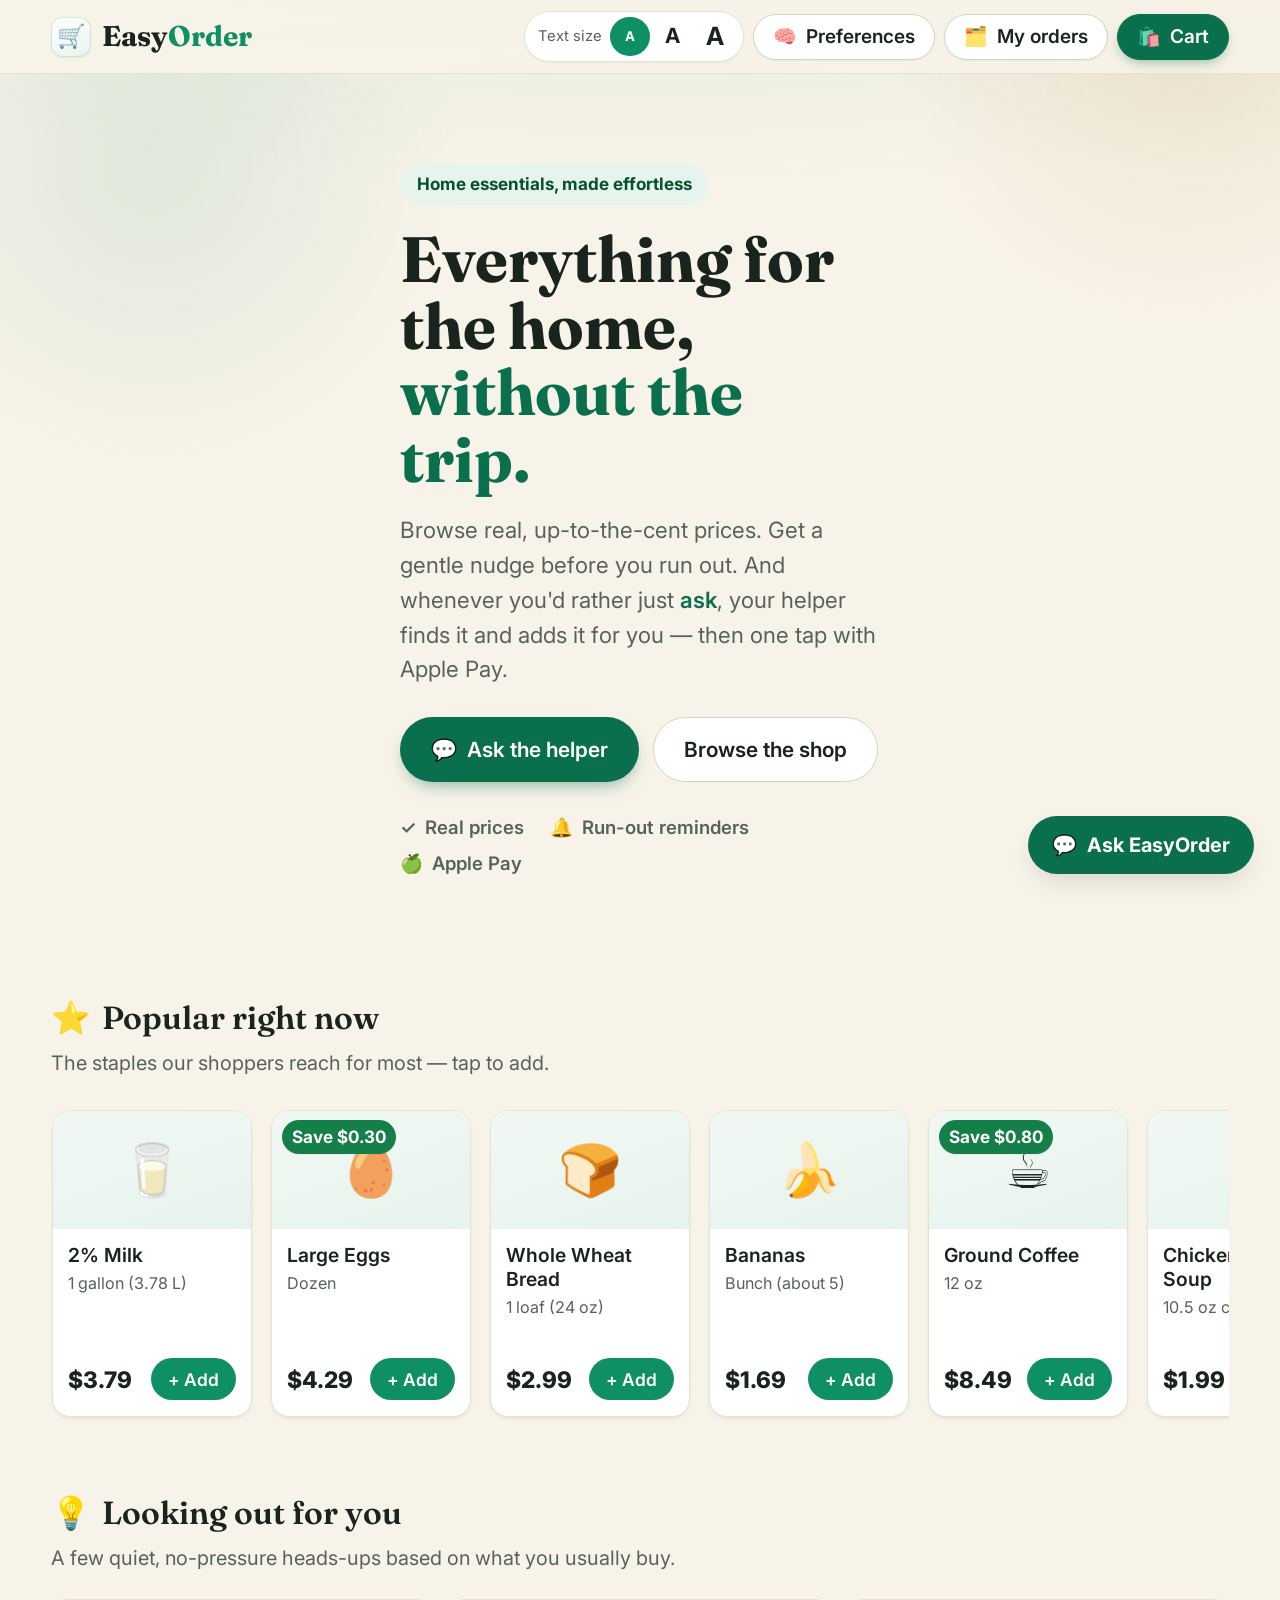
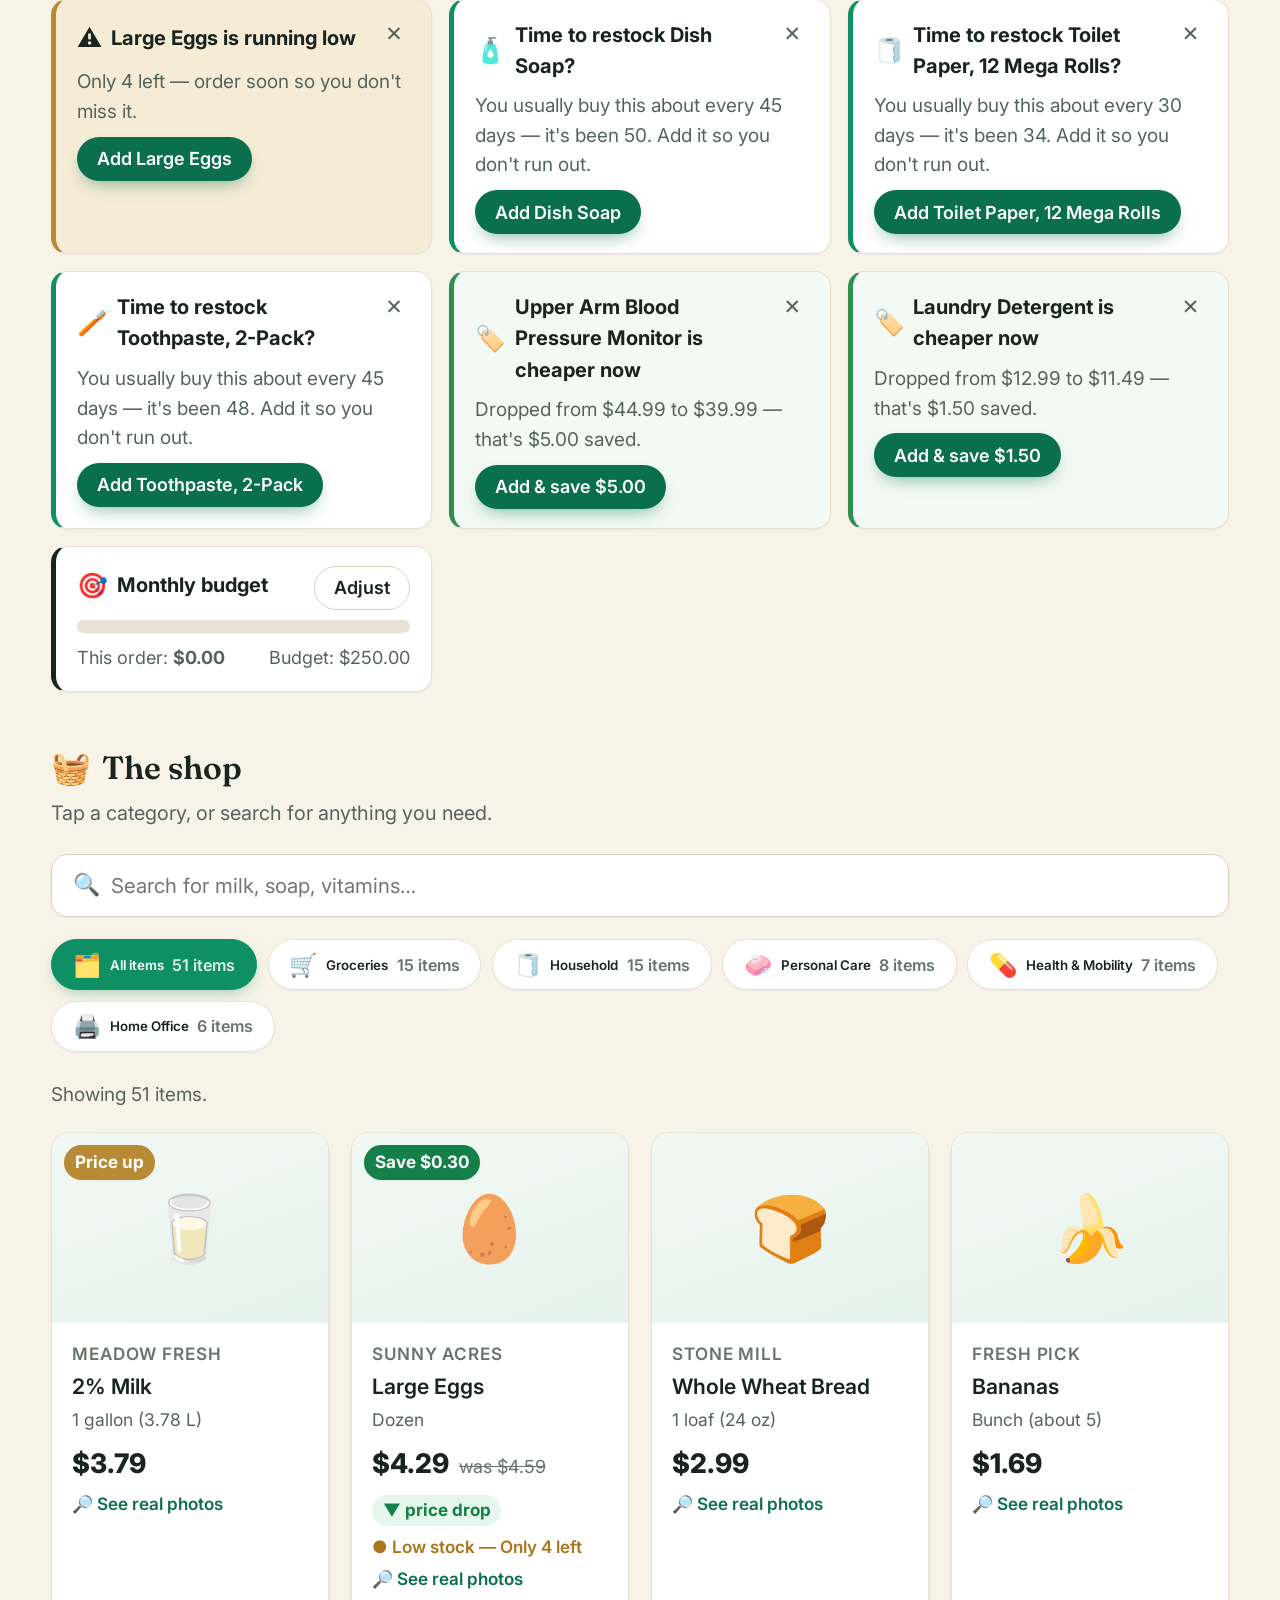
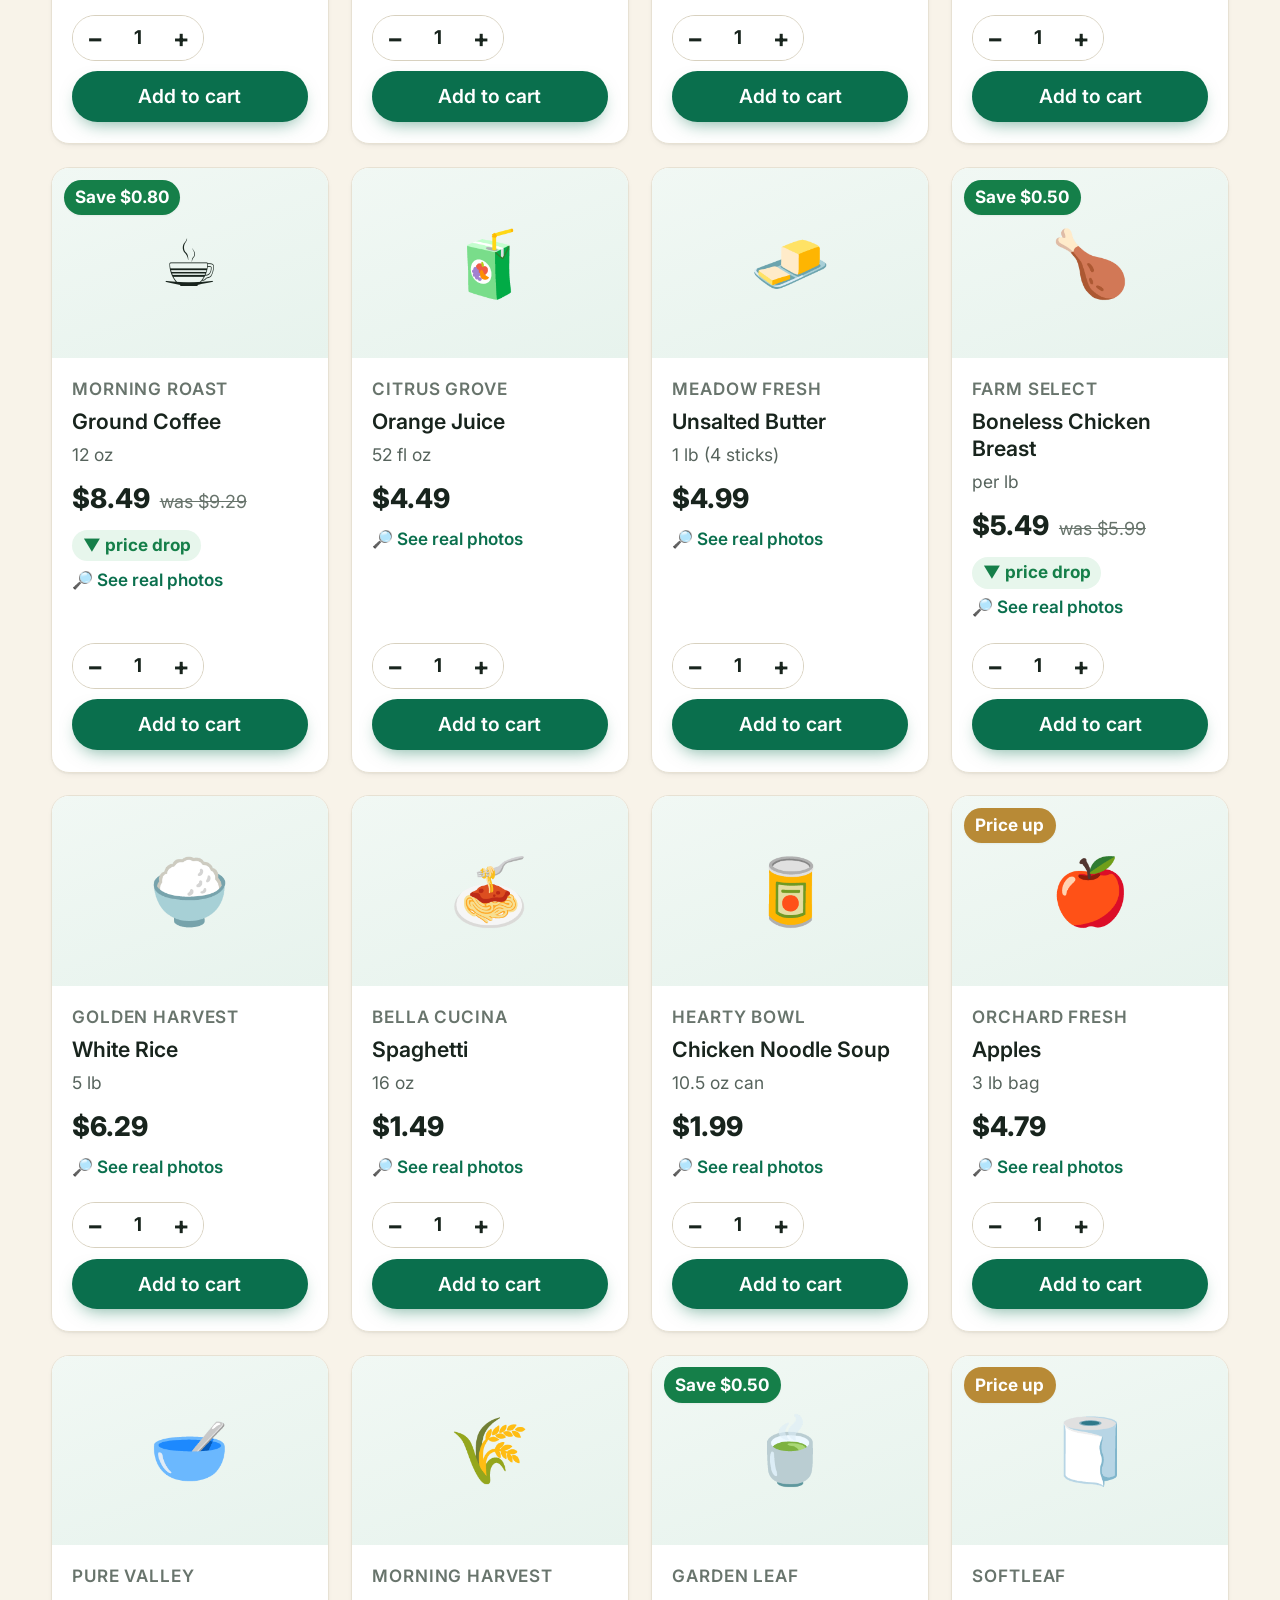
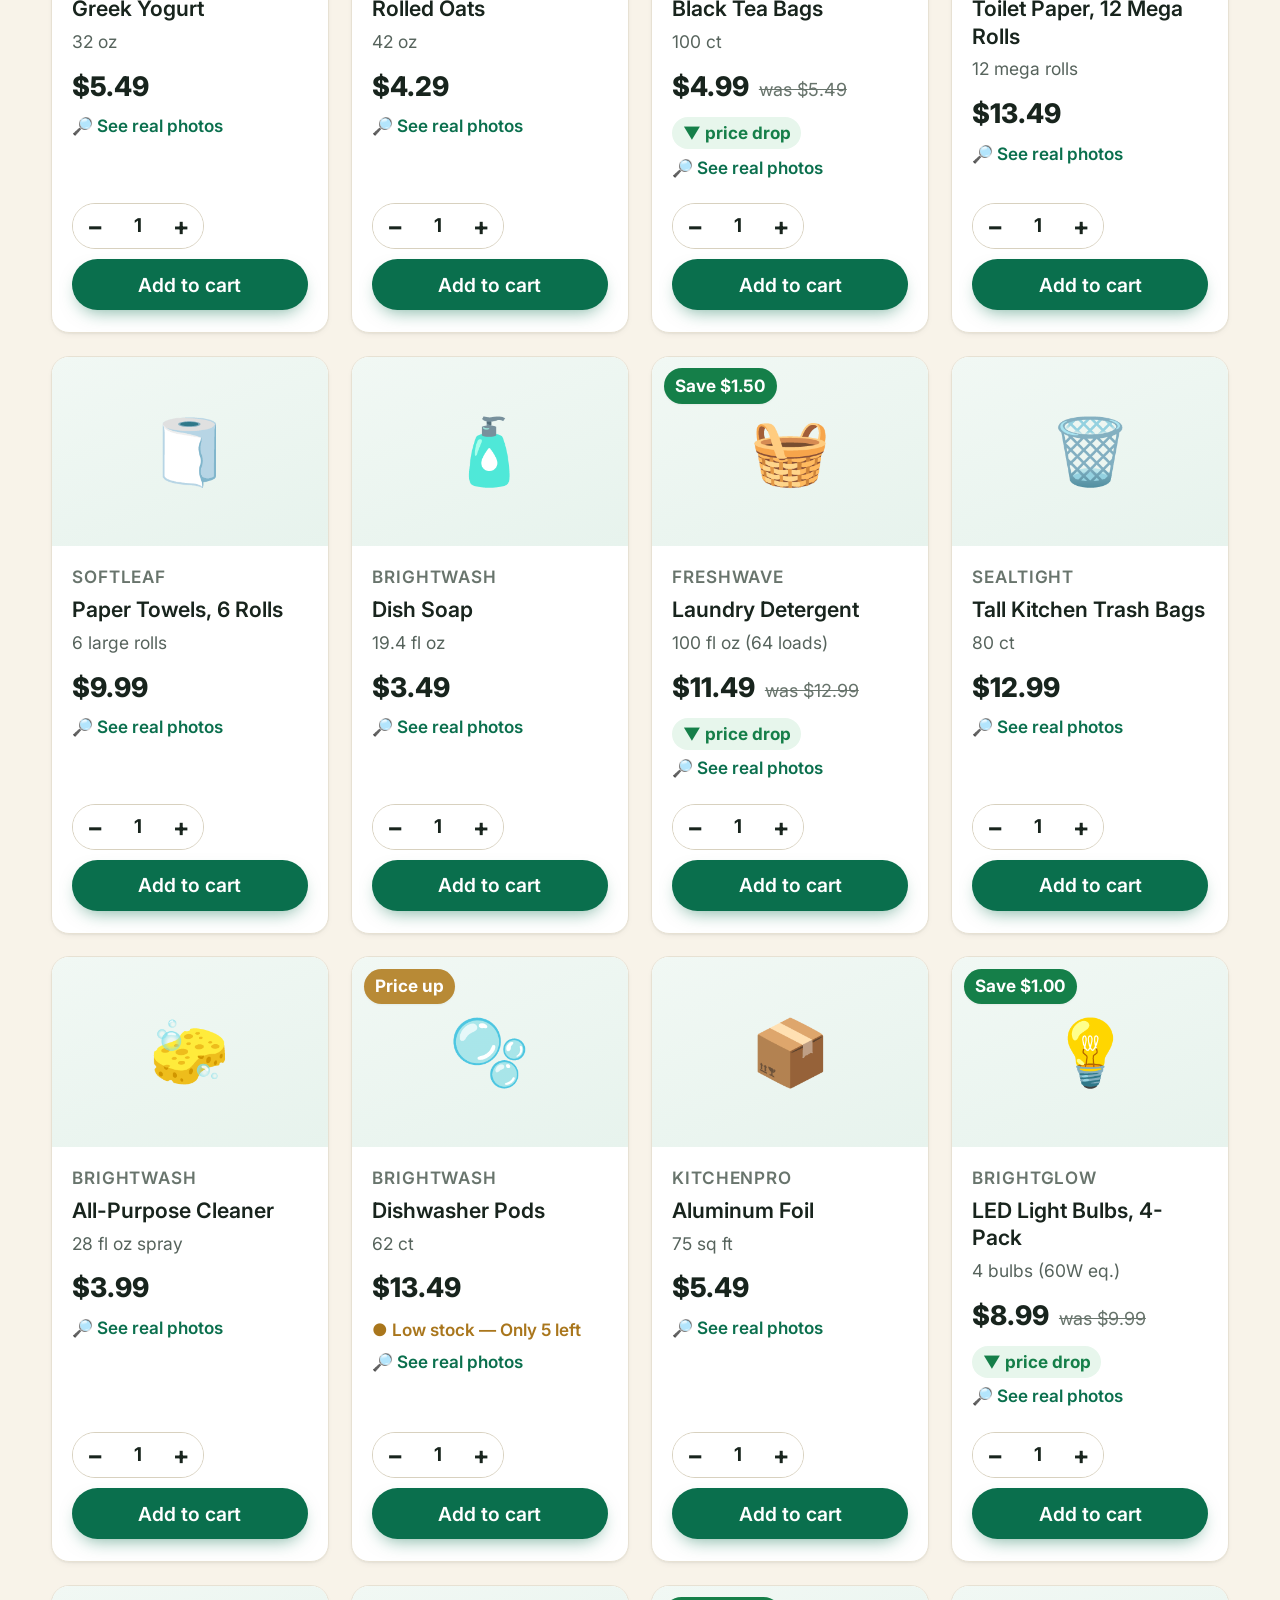
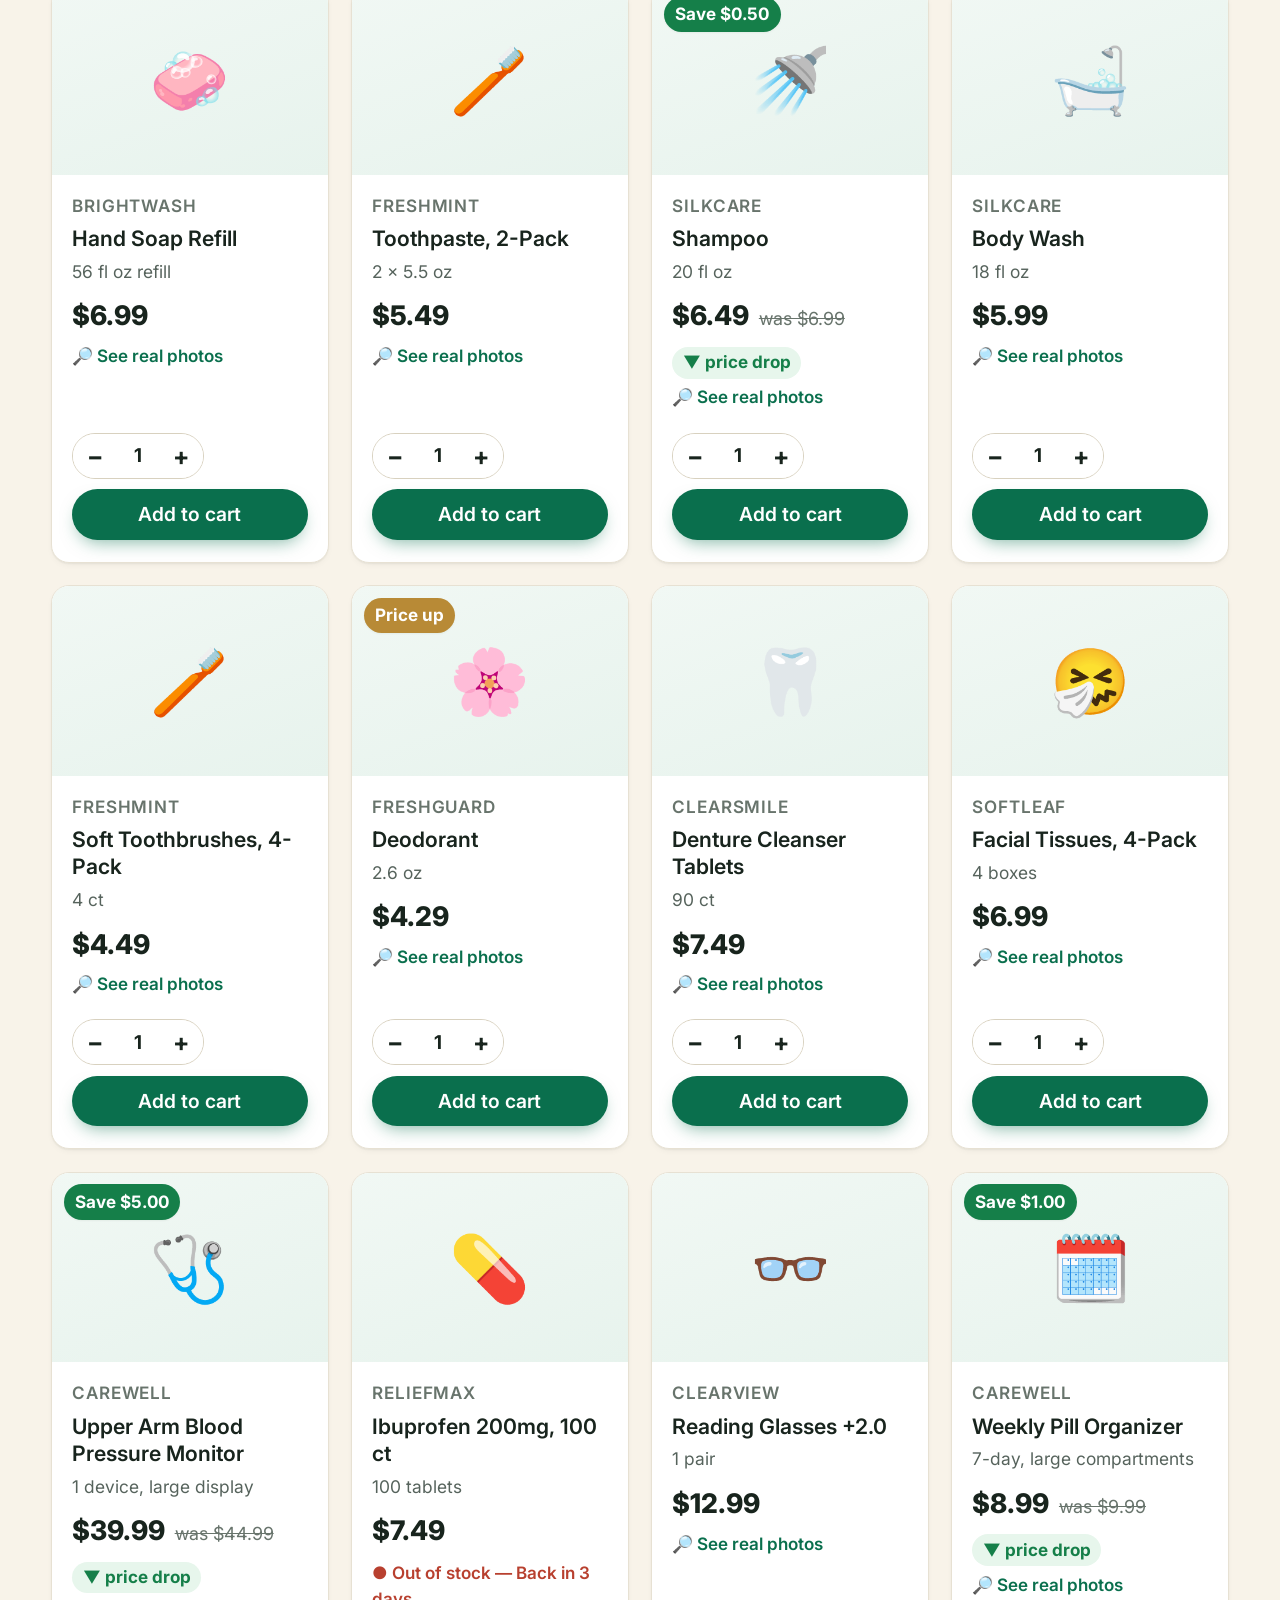
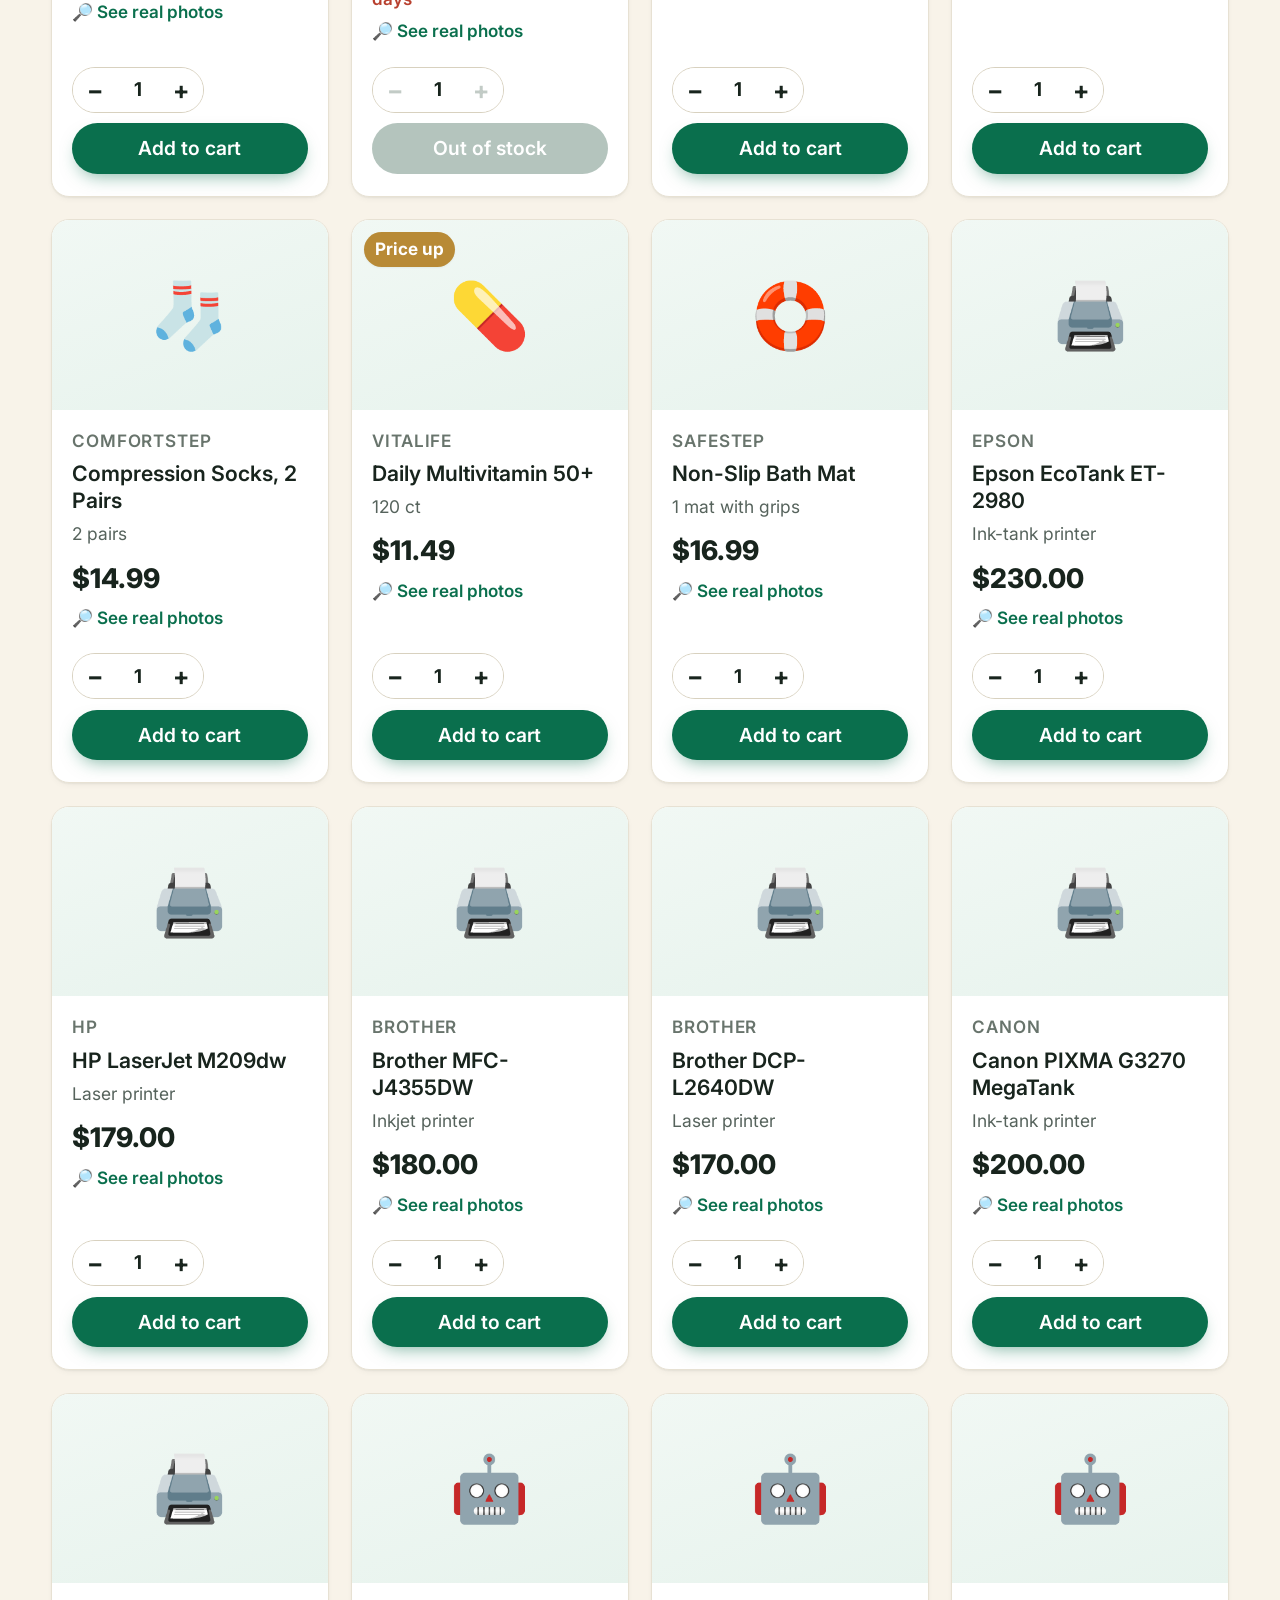
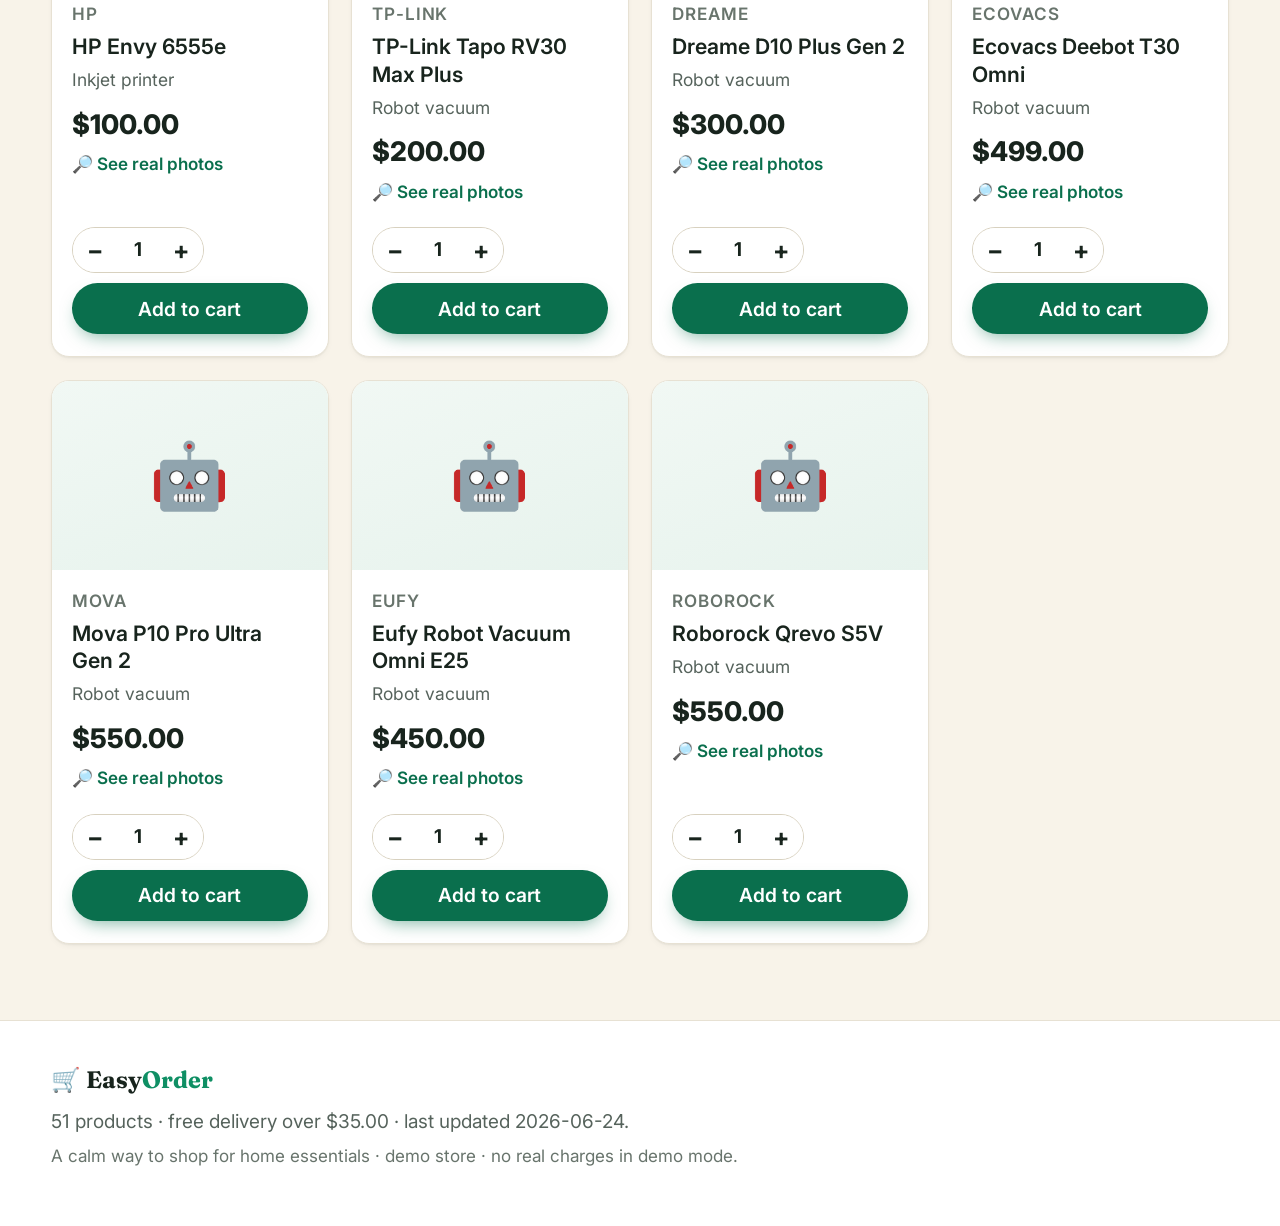
==== index.html @ c29e0aee "Friendlier confidence label (keeps the honest %) + labeled fit bar - Confidence badge now reads 'Str" ====
<!DOCTYPE html>
<html lang="en">
<head>
  <meta charset="UTF-8" />
  <meta name="viewport" content="width=device-width, initial-scale=1.0" />
  <title>EasyOrder — home essentials, delivered easy</title>
  <meta name="description" content="A calm, simple shop for home essentials. Browse real prices, get gentle reminders before you run out, ask the helper anything, and pay in one tap with Apple Pay." />
  <meta name="theme-color" content="#10996f" />
  <link rel="icon" href="data:image/svg+xml,<svg xmlns='http://www.w3.org/2000/svg' viewBox='0 0 24 24'><circle cx='12' cy='12' r='11' fill='%2310996f'/><path fill='%23fff' d='M7 17.5c-.8 0-1.5.7-1.5 1.5S6.2 20.5 7 20.5 8.5 19.8 8.5 19 7.8 17.5 7 17.5zm8 0c-.8 0-1.5.7-1.5 1.5s.7 1.5 1.5 1.5 1.5-.7 1.5-1.5-.7-1.5-1.5-1.5zM6 5l1.2 2.5h7.2c.5 0 1-.3 1.2-.8l1.6-3.3H6.4L5.8 2H3.5v1.5h1.4z'/></svg>" type="image/svg+xml" />
  <meta property="og:title" content="EasyOrder — home essentials, delivered easy" />
  <meta property="og:description" content="Browse real prices, get reminders before you run out, ask the helper anything, and pay in one tap." />
  <meta property="og:type" content="website" />
  <link rel="preconnect" href="https://fonts.googleapis.com" />
  <link rel="preconnect" href="https://fonts.gstatic.com" crossorigin />
  <link href="https://fonts.googleapis.com/css2?family=Fraunces:opsz,wght@9..144,500;9..144,600;9..144,700&family=Inter:wght@400;500;600;700&display=swap" rel="stylesheet" />
  <link rel="stylesheet" href="store.css?v=5" />
</head>
<body>
  <a class="skip-link" href="#shop">Skip to the shop</a>
  <div id="live" class="sr-only" aria-live="polite" aria-atomic="true"></div>

  <header class="topbar">
    <div class="wrap topbar-inner">
      <a class="brand" href="#top" aria-label="EasyOrder home">
        <span class="brand-dot" aria-hidden="true">🛒</span>
        <span class="brand-name">Easy<span>Order</span></span>
      </a>
      <div class="topbar-tools">
        <div class="textsize" role="group" aria-label="Text size">
          <span class="textsize-label" aria-hidden="true">Text&nbsp;size</span>
          <button class="ts-btn" data-size="base" aria-pressed="true" title="Normal text">A</button>
          <button class="ts-btn ts-mid" data-size="large" aria-pressed="false" title="Larger text">A</button>
          <button class="ts-btn ts-big" data-size="xlarge" aria-pressed="false" title="Largest text">A</button>
        </div>
        <button class="pill-btn ghost-pill" id="prefsOpen" aria-label="Things I remember about you">
          <span aria-hidden="true">🧠</span> <span class="pill-text">Preferences</span>
        </button>
        <button class="pill-btn ghost-pill" id="ordersOpen" aria-label="Your purchases and warranties">
          <span aria-hidden="true">🗂️</span> <span class="pill-text">My orders</span>
        </button>
        <button class="pill-btn cart-pill" id="cartOpen" aria-haspopup="dialog" aria-label="Open your cart">
          <span aria-hidden="true">🛍️</span> <span class="pill-text">Cart</span>
          <span class="cart-count" id="cartCount" aria-hidden="true">0</span>
        </button>
      </div>
    </div>
  </header>

  <main id="top">
    <!-- Hero -->
    <section class="hero">
      <div class="hero-bg" aria-hidden="true"></div>
      <div class="wrap hero-inner">
        <p class="hero-eyebrow">Home essentials, made effortless</p>
        <h1 class="hero-title">Everything for the home,<br><span>without the trip.</span></h1>
        <p class="hero-sub">Browse real, up-to-the-cent prices. Get a gentle nudge before you run out. And whenever you'd rather just <em>ask</em>, your helper finds it and adds it for you — then one tap with Apple&nbsp;Pay.</p>
        <div class="hero-actions">
          <button class="btn btn-primary btn-lg" id="conciergeOpen">
            <span aria-hidden="true">💬</span> Ask the helper
          </button>
          <a class="btn btn-ghost btn-lg" href="#shop">Browse the shop</a>
        </div>
        <ul class="hero-trust">
          <li><span aria-hidden="true">✓</span> Real prices</li>
          <li><span aria-hidden="true">🔔</span> Run-out reminders</li>
          <li><span aria-hidden="true">🍏</span> Apple&nbsp;Pay</li>
        </ul>
      </div>
    </section>

    <div class="wrap">
      <!-- Popular / featured -->
      <section class="featured" id="featured" aria-label="Popular items" hidden>
        <div class="section-head">
          <h2><span aria-hidden="true">⭐</span> Popular right now</h2>
          <p>The staples our shoppers reach for most — tap to add.</p>
        </div>
        <div class="featured-row" id="featuredRow"></div>
      </section>

      <!-- Looking out for you -->
      <section class="proactive" id="proactive" aria-label="Helpful reminders" hidden>
        <div class="section-head">
          <h2><span aria-hidden="true">💡</span> Looking out for you</h2>
          <p>A few quiet, no-pressure heads-ups based on what you usually buy.</p>
        </div>
        <div class="proactive-cards" id="proactiveCards"></div>
      </section>

      <!-- The shop -->
      <section class="shop" id="shop" aria-label="Shop">
        <div class="section-head">
          <h2><span aria-hidden="true">🧺</span> The shop</h2>
          <p>Tap a category, or search for anything you need.</p>
        </div>
        <div class="search-wrap">
          <span class="search-ico" aria-hidden="true">🔍</span>
          <label for="searchInput" class="sr-only">Search products</label>
          <input type="search" id="searchInput" class="search-input" placeholder="Search for milk, soap, vitamins…" autocomplete="off" />
        </div>
        <nav class="categories" id="categories" aria-label="Shop by category"></nav>
        <p class="results-note" id="resultsNote" role="status"></p>
        <div class="grid" id="grid"></div>
      </section>
    </div>
  </main>

  <footer class="site-footer">
    <div class="wrap">
      <p class="foot-brand"><span aria-hidden="true">🛒</span> Easy<span>Order</span></p>
      <p class="foot-note" id="footNote"></p>
      <p class="foot-fine">A calm way to shop for home essentials · demo store · no real charges in demo mode.</p>
    </div>
  </footer>

  <!-- ===== AI concierge ===== -->
  <button class="concierge-fab" id="conciergeFab" aria-haspopup="dialog" aria-label="Ask the EasyOrder helper">
    <span aria-hidden="true">💬</span> <span class="fab-text">Ask&nbsp;EasyOrder</span>
  </button>
  <div class="concierge-backdrop" id="conciergeBackdrop" hidden></div>
  <aside class="concierge" id="concierge" role="dialog" aria-modal="true" aria-labelledby="conciergeTitle" hidden>
    <div class="concierge-head">
      <div class="concierge-id">
        <span class="concierge-avatar" aria-hidden="true">🛒</span>
        <div><strong id="conciergeTitle">EasyOrder Helper</strong><span class="concierge-status"><i class="dot"></i> here to help</span></div>
      </div>
      <button class="icon-btn" id="conciergeClose" aria-label="Close helper">✕</button>
    </div>
    <div class="chat-scroll" id="chatScroll">
      <section class="welcome" id="welcome">
        <div class="welcome-avatar" aria-hidden="true">👋</div>
        <h2>Hi — how can I help?</h2>
        <p>Tell me what you need in your own words.<br>I'll compare options and explain my pick. You always choose.</p>
      </section>
      <div class="chat-messages" id="chatMessages" aria-live="polite"></div>
    </div>
    <div class="composer">
      <div class="suggest" id="chatSuggestions"></div>
      <form class="composer-bar" id="chatForm" autocomplete="off">
        <label for="chatInput" class="sr-only">Type your message</label>
        <input id="chatInput" type="text" placeholder="Type here, like “I need milk and bread”…" />
        <button class="send" type="submit" aria-label="Send message">
          <svg viewBox="0 0 24 24" width="24" height="24" aria-hidden="true"><path fill="currentColor" d="M12 4l-1.4 1.4L16.2 11H4v2h12.2l-5.6 5.6L12 20l8-8z" transform="rotate(-90 12 12)"/></svg>
        </button>
      </form>
      <p class="composer-note" id="chatNote"></p>
    </div>
  </aside>

  <!-- Cart drawer -->
  <div class="drawer-backdrop" id="drawerBackdrop" hidden></div>
  <aside class="cart-drawer" id="cartDrawer" role="dialog" aria-modal="true" aria-labelledby="cartTitle" hidden>
    <div class="drawer-head">
      <h2 id="cartTitle">Your cart</h2>
      <button class="icon-btn" id="cartClose" aria-label="Close cart">✕</button>
    </div>
    <div class="drawer-body" id="cartBody"></div>
    <div class="drawer-foot" id="cartFoot"></div>
  </aside>

  <!-- Confirmation / receipt modal -->
  <div class="modal-backdrop" id="modal" hidden>
    <div class="modal" role="dialog" aria-modal="true" aria-labelledby="modalTitle">
      <button class="modal-close" id="modalClose" aria-label="Close">✕</button>
      <div id="modalBody"></div>
    </div>
  </div>

  <script src="vendor/confetti.min.js?v=1"></script>
  <script src="app.js?v=12"></script>
  <script src="assistant.js?v=15"></script>
</body>
</html>
---- store.css ----
/* EasyOrder — storefront. The shop is the page; the AI is a concierge you open.
   Warm, premium, calm, elder-friendly (large type, strong contrast, big targets). */

:root {
  --accent: #0f8f64;
  --accent-dark: #0a6f4d;
  --accent-deep: #07512f;
  --accent-soft: #e7f3ed;
  --accent-tint: #f1f8f4;
  --gold: #b88a36;
  --gold-soft: #f6ecd6;
  --ink: #18241d;
  --ink-soft: #56635c;
  --ink-faint: #68746c;
  --paper: #f8f3e9;          /* warm cream */
  --paper-2: #f1ebdd;
  --surface: #ffffff;
  --surface-2: #f5f1e8;
  --line: #e7e1d3;
  --line-strong: #d8d1bf;
  --warn: #a9761c;
  --warn-soft: #fbf2e0;
  --danger: #b8402f;
  --shadow-xs: 0 1px 2px rgba(24, 36, 29, .05);
  --shadow-sm: 0 1px 2px rgba(24, 36, 29, .05), 0 3px 10px -5px rgba(24, 36, 29, .12);
  --shadow: 0 3px 8px -3px rgba(24, 36, 29, .08), 0 16px 34px -14px rgba(16, 50, 34, .18);
  --shadow-lg: 0 12px 28px -8px rgba(24, 36, 29, .16), 0 40px 70px -30px rgba(10, 50, 32, .4);
  --ring: 0 0 0 4px rgba(15, 143, 100, .2);
  --r-sm: 12px; --r: 16px; --r-lg: 18px; --r-xl: 18px;
  --scale: 1;
  font-size: calc(19px * var(--scale));
}
html[data-size="large"]  { --scale: 1.15; }
html[data-size="xlarge"] { --scale: 1.32; }

* { box-sizing: border-box; }
[hidden] { display: none !important; }
body {
  margin: 0; font-family: "Inter", system-ui, -apple-system, "Segoe UI", Roboto, sans-serif;
  color: var(--ink); background: var(--paper); line-height: 1.55; -webkit-font-smoothing: antialiased;
}
body::before { content: ""; position: fixed; inset: 0; z-index: -1; pointer-events: none;
  background: radial-gradient(120% 50% at 50% -8%, rgba(15,143,100,.08), transparent 60%),
              radial-gradient(60% 40% at 100% 0, rgba(184,138,54,.06), transparent 55%); }
::selection { background: rgba(15,143,100,.18); }
h1, h2, h3 { font-family: "Fraunces", Georgia, serif; font-weight: 600; letter-spacing: 0; margin: 0; }
a { color: var(--accent-dark); }
button { font-family: inherit; }
:focus-visible { outline: none; box-shadow: var(--ring); border-radius: 10px; }
img { max-width: 100%; }

.wrap { width: min(1180px, 92vw); margin: 0 auto; }
.sr-only { position: absolute; width: 1px; height: 1px; padding: 0; margin: -1px; overflow: hidden; clip: rect(0 0 0 0); white-space: nowrap; border: 0; }
.skip-link { position: absolute; left: -999px; top: 0; z-index: 300; background: var(--ink); color: #fff; padding: .7rem 1.1rem; border-radius: 0 0 10px 0; }
.skip-link:focus { left: 0; }

/* ---------- Buttons ---------- */
.btn { font-family: inherit; font-weight: 600; font-size: 1.02rem; cursor: pointer; border-radius: 999px; border: 1.5px solid transparent; min-height: 50px; padding: .65rem 1.3rem; display: inline-flex; align-items: center; justify-content: center; gap: .5rem; transition: background .15s, border-color .15s, transform .1s, box-shadow .15s; text-decoration: none; }
.btn-primary { background: var(--accent-dark); color: #fff; box-shadow: 0 8px 18px -7px rgba(10,111,77,.55); }
.btn-primary:hover { background: var(--accent-dark); transform: translateY(-1px); }
.btn-primary:disabled { background: #b4c4bd; box-shadow: none; cursor: not-allowed; transform: none; }
.btn-ghost { background: var(--surface); color: var(--ink); border-color: var(--line-strong); }
.btn-ghost:hover { border-color: var(--accent); }
.btn-lg { min-height: 58px; font-size: 1.1rem; padding: .8rem 1.6rem; }
.btn-block { width: 100%; }
.btn-small { min-height: 44px; font-size: .95rem; padding: .45rem 1rem; }

/* ---------- Topbar ---------- */
.topbar { position: sticky; top: 0; z-index: 60; background: rgba(248,243,233,.82); backdrop-filter: saturate(1.4) blur(14px); -webkit-backdrop-filter: saturate(1.4) blur(14px); border-bottom: 1px solid var(--line); }
.topbar-inner { display: flex; align-items: center; justify-content: space-between; gap: 1rem; padding: .6rem 0; }
.brand { display: inline-flex; align-items: center; gap: .55rem; text-decoration: none; color: var(--ink); font-weight: 700; font-size: clamp(1.2rem, 1.4vw + .8rem, 1.5rem); font-family: "Fraunces", serif; }
.brand-dot { width: 40px; height: 40px; border-radius: 12px; display: grid; place-items: center; font-size: 1.2rem; background: linear-gradient(150deg, #fff, var(--accent-soft)); box-shadow: inset 0 0 0 1px rgba(15,143,100,.18), var(--shadow-xs); }
.brand-name span { color: var(--accent); }
.topbar-tools { display: flex; align-items: center; gap: .5rem; flex-wrap: wrap; justify-content: flex-end; }
.textsize { display: inline-flex; align-items: center; gap: .15rem; background: var(--surface); border: 1px solid var(--line); border-radius: 999px; padding: .22rem .4rem; box-shadow: var(--shadow-xs); }
.textsize-label { font-size: .78rem; color: var(--ink-soft); margin: 0 .25rem 0 .3rem; white-space: nowrap; }
.ts-btn { min-width: 2.1rem; min-height: 2.1rem; border: 0; background: transparent; cursor: pointer; border-radius: 999px; color: var(--ink); font-weight: 700; line-height: 1; }
.ts-btn.ts-mid { font-size: 1.1rem; } .ts-btn.ts-big { font-size: 1.32rem; }
.ts-btn:hover { background: var(--surface-2); }
.ts-btn[aria-pressed="true"] { background: var(--accent); color: #fff; }
.pill-btn { display: inline-flex; align-items: center; gap: .45rem; background: var(--surface); color: var(--ink); border: 1px solid var(--line-strong); cursor: pointer; font-weight: 600; font-size: 1rem; padding: .55rem 1rem; min-height: 46px; border-radius: 999px; box-shadow: var(--shadow-xs); position: relative; white-space: nowrap; transition: transform .1s, box-shadow .15s; }
.cart-pill { background: var(--accent-dark); color: #fff; border-color: var(--accent-dark); box-shadow: 0 5px 14px -5px rgba(10,111,77,.55); }
.cart-pill:hover { background: var(--accent-dark); transform: translateY(-1px); }
.cart-count { background: #fff; color: var(--accent-dark); font-weight: 800; font-size: .8rem; min-width: 1.45rem; height: 1.45rem; border-radius: 999px; display: inline-flex; align-items: center; justify-content: center; padding: 0 .3rem; }

/* ---------- Hero ---------- */
.hero { position: relative; overflow: hidden; padding: clamp(2.5rem, 7vw, 5rem) 0 clamp(2rem, 5vw, 3.5rem); }
.hero-bg { position: absolute; inset: 0; pointer-events: none; background:
  radial-gradient(40% 60% at 12% 10%, rgba(15,143,100,.10), transparent 60%),
  radial-gradient(36% 50% at 92% 0%, rgba(184,138,54,.10), transparent 60%); }
.hero-inner { position: relative; max-width: 40ch; }
.hero-eyebrow { display: inline-block; background: var(--accent-soft); color: var(--accent-deep); font-weight: 700; font-size: .9rem; padding: .4rem .9rem; border-radius: 999px; margin: 0 0 1.1rem; }
.hero-title { font-size: clamp(2.4rem, 5vw, 3.7rem); line-height: 1.04; font-weight: 700; }
.hero-title span { color: var(--accent-dark); }
.hero-sub { font-size: 1.18rem; color: var(--ink-soft); margin: 1.1rem 0 1.6rem; max-width: 46ch; }
.hero-sub em { font-style: normal; color: var(--accent-dark); font-weight: 600; }
.hero-actions { display: flex; flex-wrap: wrap; gap: .7rem; }
.hero-trust { display: flex; flex-wrap: wrap; gap: .4rem 1.4rem; list-style: none; padding: 0; margin: 1.6rem 0 0; }
.hero-trust li { display: inline-flex; align-items: center; gap: .45rem; font-weight: 600; color: var(--ink-soft); font-size: .98rem; }

/* ---------- Section heads ---------- */
.section-head { margin: clamp(2rem, 4vw, 3rem) 0 1.3rem; }
.section-head h2 { font-size: clamp(1.6rem, 2.5vw, 2rem); display: flex; align-items: center; gap: .55rem; }
.section-head p { margin: .3rem 0 0; color: var(--ink-soft); font-size: 1.05rem; }

/* ---------- Proactive ---------- */
.proactive-cards { display: grid; gap: .9rem; grid-template-columns: repeat(auto-fill, minmax(300px, 1fr)); }
.pcard { border: 1px solid var(--line); border-left: 5px solid var(--accent); border-radius: var(--r); padding: 1rem 1.1rem; background: var(--surface); box-shadow: var(--shadow-xs); display: flex; flex-direction: column; gap: .55rem; }
.pcard.price { border-left-color: #2f8f4e; background: #f3faf5; }
.pcard.price.up { border-left-color: var(--gold); background: var(--gold-soft); }
.pcard.stock { border-left-color: var(--gold); background: var(--gold-soft); }
.pcard.stock.out { border-left-color: var(--danger); background: #fbecea; }
.pcard.budget { border-left-color: var(--ink); }
.pcard.budget.over { border-left-color: var(--gold); background: var(--gold-soft); }
.pcard-top { display: flex; align-items: flex-start; justify-content: space-between; gap: .5rem; }
.pcard-title { font-weight: 700; font-size: 1.06rem; display: flex; align-items: center; gap: .45rem; }
.pcard-emoji { font-size: 1.3rem; }
.pcard p { margin: 0; color: var(--ink-soft); font-size: 1rem; }
.pcard-actions { display: flex; gap: .5rem; flex-wrap: wrap; }
.pcard-dismiss { border: 0; background: transparent; color: var(--ink-soft); cursor: pointer; font-size: 1.1rem; line-height: 1; padding: .3rem .4rem; border-radius: 8px; }
.pcard-dismiss:hover { background: var(--surface-2); }
.meter { height: 13px; border-radius: 999px; background: var(--line); overflow: hidden; }
.meter > span { display: block; height: 100%; background: var(--accent); }
.meter.over > span { background: var(--gold); }
.budget-line { display: flex; justify-content: space-between; font-size: .95rem; color: var(--ink-soft); }

/* ---------- Shop ---------- */
.search-wrap { position: relative; margin: 0 0 1.2rem; }
.search-ico { position: absolute; left: 1.15rem; top: 50%; transform: translateY(-50%); font-size: 1.15rem; }
.search-input { width: 100%; font-family: inherit; font-size: 1.08rem; padding: .95rem 1rem .95rem 3.1rem; min-height: 58px; border: 1.5px solid var(--line-strong); border-radius: var(--r); background: var(--surface); box-shadow: var(--shadow-xs); }
.search-input:focus { border-color: var(--accent); outline: none; box-shadow: var(--ring); }
.categories { display: flex; flex-wrap: wrap; gap: .55rem; margin: 0 0 1.5rem; }
.cat-tile { display: inline-flex; align-items: center; gap: .45rem; background: var(--surface); border: 1.5px solid var(--line); border-radius: 999px; padding: .55rem 1.1rem; cursor: pointer; min-height: 48px; color: var(--ink); font-weight: 600; box-shadow: var(--shadow-xs); transition: border-color .15s, background .15s, color .15s; }
.cat-tile:hover { border-color: var(--accent); }
.cat-tile.active { background: var(--accent); border-color: var(--accent); color: #fff; box-shadow: 0 6px 16px -6px rgba(15,143,100,.5); }
.cat-emoji { font-size: 1.2rem; }
.cat-count { font-size: .85rem; color: var(--ink-faint); }
.cat-tile.active .cat-count { color: rgba(255,255,255,.85); }
.results-note { color: var(--ink-soft); margin: 0 0 1.2rem; }

.grid { display: grid; gap: 1.2rem; grid-template-columns: repeat(auto-fill, minmax(236px, 1fr)); padding-bottom: 1rem; }
.product { background: var(--surface); border: 1px solid var(--line); border-radius: var(--r-lg); overflow: hidden; display: flex; flex-direction: column; box-shadow: var(--shadow-sm); transition: transform .14s, box-shadow .18s; }
.product:hover { transform: translateY(-3px); box-shadow: var(--shadow); }
.product-thumb { position: relative; aspect-ratio: 16/11; display: grid; place-items: center; background: linear-gradient(160deg, var(--accent-tint), var(--accent-soft)); font-size: 3.4rem; }
.thumb-badge { position: absolute; top: .6rem; left: .6rem; font-size: .9rem; font-weight: 700; padding: .24rem .6rem; border-radius: 999px; box-shadow: var(--shadow-xs); }
.thumb-badge.drop { background: #157f49; color: #fff; }
.thumb-badge.up { background: var(--gold); color: #fff; }
.product-body { padding: .95rem 1.05rem 1.15rem; display: flex; flex-direction: column; gap: .3rem; flex: 1; }
.product-brand { font-size: .9rem; color: var(--ink-faint); text-transform: uppercase; letter-spacing: .05em; font-weight: 600; }
.product-name { font-size: 1.12rem; font-weight: 600; line-height: 1.28; font-family: "Inter", sans-serif; }
.product-unit { color: var(--ink-soft); font-size: .92rem; }
.price-row { display: flex; align-items: baseline; gap: .5rem; margin-top: .25rem; flex-wrap: wrap; }
.price-now { font-size: 1.42rem; font-weight: 800; letter-spacing: 0; }
.price-was { font-size: .95rem; color: var(--ink-faint); text-decoration: line-through; }
.price-tag { font-size: .9rem; font-weight: 700; padding: .14rem .55rem; border-radius: 999px; }
.price-tag.drop { color: #157f49; background: #e7f6ec; } .price-tag.up { display: none; }
.stock-line { font-size: .9rem; font-weight: 600; margin-top: .1rem; }
.stock-line.in { display: none; }
.stock-line.low { color: var(--warn); } .stock-line.out { color: var(--danger); }
.view-link { color: var(--accent-dark); font-weight: 600; text-decoration: none; font-size: .9rem; white-space: nowrap; }
.view-link:hover { text-decoration: underline; }
.product-foot { margin-top: auto; padding-top: .85rem; display: flex; flex-direction: column; gap: .55rem; }
.qty { display: inline-flex; align-items: center; border: 1.5px solid var(--line-strong); border-radius: 999px; align-self: flex-start; overflow: hidden; }
.qty button { width: 44px; height: 44px; border: 0; background: var(--surface); cursor: pointer; font-size: 1.3rem; font-weight: 700; color: var(--ink); }
.qty button:hover { background: var(--surface-2); }
.qty button:disabled { color: #c2cbc6; cursor: not-allowed; }
.qty output { min-width: 2.2rem; text-align: center; font-weight: 700; }
.empty-state { grid-column: 1/-1; text-align: center; padding: 2.5rem 1rem; color: var(--ink-soft); }
.empty-emoji { font-size: 3rem; }

/* ---------- Footer ---------- */
.site-footer { margin-top: 3rem; padding: 2.2rem 0 3rem; border-top: 1px solid var(--line); background: var(--surface); }
.foot-brand { font-family: "Fraunces", serif; font-weight: 700; font-size: 1.25rem; margin: 0 0 .4rem; }
.foot-brand span { color: var(--accent); }
.foot-note { color: var(--ink-soft); margin: 0 0 .35rem; }
.foot-fine { color: var(--ink-faint); font-size: .9rem; margin: 0; }

/* ---------- Concierge (AI) ---------- */
.concierge-fab { position: fixed; right: clamp(.9rem, 2vw, 1.5rem); bottom: clamp(.9rem, 2vw, 1.5rem); z-index: 70; background: var(--accent-dark); color: #fff; border: 0; cursor: pointer; font-weight: 700; font-size: 1.05rem; padding: .85rem 1.3rem; min-height: 58px; border-radius: 999px; box-shadow: var(--shadow-lg); display: inline-flex; align-items: center; gap: .5rem; transition: background .15s, transform .1s; }
.concierge-fab:hover { background: var(--accent-dark); transform: translateY(-2px); }
.concierge-backdrop { position: fixed; inset: 0; background: rgba(16,28,22,.45); backdrop-filter: blur(2px); z-index: 95; animation: fade .2s ease; }
@keyframes fade { from { opacity: 0; } to { opacity: 1; } }
.concierge { position: fixed; z-index: 96; right: clamp(.6rem, 2vw, 1.5rem); bottom: clamp(.6rem, 2vw, 1.5rem); width: min(420px, calc(100vw - 1.2rem)); height: min(680px, calc(100vh - 1.2rem)); background: var(--paper); border: 1px solid var(--line); border-radius: var(--r-xl); box-shadow: var(--shadow-lg); display: flex; flex-direction: column; overflow: hidden; animation: pop .26s cubic-bezier(.2,.7,.2,1); }
@keyframes pop { from { opacity: 0; transform: translateY(16px) scale(.98); } to { opacity: 1; transform: none; } }
.concierge-head { display: flex; align-items: center; justify-content: space-between; padding: .9rem 1.1rem; background: var(--accent); color: #fff; }
.concierge-id { display: flex; align-items: center; gap: .6rem; }
.concierge-avatar { width: 42px; height: 42px; border-radius: 50%; background: rgba(255,255,255,.18); display: grid; place-items: center; font-size: 1.3rem; }
.concierge-id strong { display: block; font-size: 1.1rem; }
.concierge-status { font-size: .85rem; opacity: .9; display: inline-flex; align-items: center; gap: .35rem; }
.concierge-status .dot { width: 8px; height: 8px; border-radius: 50%; background: #fff; box-shadow: 0 0 0 3px rgba(255,255,255,.3); }
.concierge-head .icon-btn { background: rgba(255,255,255,.18); color: #fff; }
.concierge-head .icon-btn:hover { background: rgba(255,255,255,.3); }
.icon-btn { border: 0; background: var(--surface-2); width: 44px; height: 44px; border-radius: 999px; font-size: 1.05rem; cursor: pointer; color: var(--ink); }
.icon-btn:hover { background: var(--line); }

.chat-scroll { flex: 1; overflow-y: auto; padding: 1.1rem; display: flex; flex-direction: column; gap: 0; scroll-behavior: smooth; }
.welcome { text-align: center; padding: 1.4rem 1rem 1rem; }
.welcome-avatar { width: 62px; height: 62px; border-radius: 50%; background: linear-gradient(160deg, #fff, var(--accent-soft)); display: grid; place-items: center; font-size: 1.9rem; margin: 0 auto 1rem; box-shadow: inset 0 0 0 1px rgba(15,143,100,.15); }
.welcome h2 { font-size: 1.5rem; margin: 0 0 .5rem; }
.welcome p { font-size: 1.02rem; color: var(--ink-soft); margin: 0; }
.chat-messages { display: flex; flex-direction: column; gap: 1.1rem; padding-top: 1.1rem; }
.c-msg { display: flex; gap: .65rem; max-width: 100%; animation: rise .3s ease both; }
@keyframes rise { from { opacity: 0; transform: translateY(8px); } to { opacity: 1; transform: none; } }
.c-msg .avatar { width: 32px; height: 32px; border-radius: 50%; flex-shrink: 0; display: grid; place-items: center; font-size: 1rem; background: linear-gradient(160deg, #fff, var(--accent-soft)); box-shadow: inset 0 0 0 1px rgba(15,143,100,.14); }
.c-bubble { font-size: 1.05rem; line-height: 1.55; }
.c-bot .c-bubble { color: var(--ink); padding-top: .2rem; }
.c-user { justify-content: flex-end; }
.c-user .c-bubble { background: var(--accent); color: #fff; padding: .65rem 1rem; border-radius: 18px 18px 5px 18px; max-width: 82%; }
.c-typing { display: inline-flex; gap: .3rem; padding-top: .5rem; }
.c-typing i { width: 8px; height: 8px; border-radius: 50%; background: var(--accent); opacity: .4; animation: blink 1.2s infinite; }
.c-typing i:nth-child(2){animation-delay:.2s} .c-typing i:nth-child(3){animation-delay:.4s}
@keyframes blink { 0%,60%,100%{opacity:.25} 30%{opacity:1} }
.c-prods { display: flex; flex-direction: column; gap: .5rem; margin-top: .8rem; }
.c-prod { display: flex; align-items: center; gap: .7rem; background: var(--surface); border: 1px solid var(--line); border-radius: 14px; padding: .55rem .7rem; box-shadow: var(--shadow-xs); }
.c-prod-img { width: 50px; height: 50px; border-radius: 11px; background: var(--accent-soft); display: grid; place-items: center; font-size: 1.6rem; flex-shrink: 0; }
.c-prod-info { flex: 1; min-width: 0; }
.c-prod-name { font-weight: 600; line-height: 1.25; }
.c-prod-meta { font-size: .9rem; color: var(--ink-soft); }
.c-prod-price { font-weight: 700; color: var(--ink); }
.c-prod-add { flex-shrink: 0; border: 0; background: var(--accent); color: #fff; font-weight: 600; cursor: pointer; border-radius: 999px; padding: .5rem 1rem; min-height: 44px; white-space: nowrap; }
.c-prod-add:hover { background: var(--accent-dark); }
.c-prod-add.added { background: var(--accent-soft); color: var(--accent-dark); }

/* considered-purchase recommendation cards (pick badged + confidence + why/why-not) */
.c-rec { display: flex; flex-direction: column; gap: .6rem; margin-top: .85rem; }
.c-rec-head { display: flex; align-items: center; justify-content: space-between; gap: .5rem; }
.c-rec-title { font-weight: 700; font-size: .9rem; letter-spacing: .04em; text-transform: uppercase; color: var(--ink-soft); }
.c-rec-conf { font-weight: 700; font-size: .9rem; padding: .22rem .65rem; border-radius: 999px; white-space: nowrap; }
.c-rec-conf.high { background: var(--accent-soft); color: var(--accent-deep); }
.c-rec-conf.mid { background: var(--gold-soft); color: #6f4a00; }   /* darkened for WCAG AA (was --warn, 3.4:1) */
.c-rec-conf.low { background: var(--warn-soft); color: #6f4a00; }   /* >= 4.5:1 on the soft backgrounds */
.c-rec-card { position: relative; background: var(--surface); border: 1px solid var(--line); border-radius: 14px; padding: .85rem .75rem .65rem; box-shadow: var(--shadow-xs); }
.c-rec-card.pick { border-color: var(--accent); box-shadow: 0 0 0 1px var(--accent), var(--shadow-sm); background: linear-gradient(180deg, var(--accent-tint), #fff); }
.c-rec-badge { position: absolute; top: -10px; left: .75rem; font-size: .72rem; font-weight: 700; padding: .14rem .55rem; border-radius: 999px; background: var(--accent-dark); color: #fff; box-shadow: var(--shadow-xs); }
.c-rec-badge.alt { background: var(--surface); color: var(--ink-soft); border: 1px solid var(--line-strong); }
.c-rec-top { display: flex; align-items: center; gap: .7rem; }
.c-rec-why { font-size: .94rem; line-height: 1.4; margin-top: .55rem; }
.c-rec-why.good { color: var(--accent-dark); font-weight: 600; }
.c-rec-why.muted { color: var(--ink-soft); }
.c-rec-trade { font-size: .9rem; color: var(--ink-soft); margin-top: .28rem; }
.c-rec-excl { font-size: .9rem; color: var(--ink-soft); margin: .35rem 0 0; }
.c-rec-bar { height: 5px; border-radius: 999px; background: var(--line); overflow: hidden; margin-top: .6rem; }
.c-rec-bar > i { display: block; height: 100%; border-radius: 999px; background: linear-gradient(90deg, var(--accent), var(--accent-dark)); }
.c-rec-card:not(.pick) .c-rec-bar > i { background: var(--line-strong); }

/* topbar ghost pills (Preferences / My orders) */
.ghost-pill { background: var(--surface); color: var(--ink); border-color: var(--line-strong); }
.ghost-pill:hover { border-color: var(--accent); color: var(--accent-dark); transform: translateY(-1px); }

/* shared */
.muted { color: var(--ink-soft); }
.budget-coach { font-size: .92rem; color: var(--ink-soft); margin: .5rem 0 0; }

/* Personal Memory — preferences panel (in modal) */
.pref-list { display: flex; flex-direction: column; gap: .5rem; margin: .4rem 0 1rem; text-align: left; }
.pref-row { display: flex; align-items: center; justify-content: space-between; gap: .6rem; background: var(--accent-tint); border: 1px solid var(--line); border-radius: 12px; padding: .55rem .8rem; font-size: 1.02rem; }
.pref-row .btn-small { min-height: 44px; flex-shrink: 0; }
.pref-add { display: flex; gap: .5rem; }
.pref-input { flex: 1; min-width: 0; border: 1px solid var(--line-strong); border-radius: 12px; padding: .65rem .8rem; font-size: 1.02rem; font-family: inherit; color: var(--ink); }
.pref-input:focus { outline: none; border-color: var(--accent); box-shadow: var(--ring); }

/* purchases & warranties locker (in modal) */
.ord-list { display: flex; flex-direction: column; gap: .9rem; margin: .3rem 0 1rem; max-height: 52vh; overflow-y: auto; text-align: left; }
.ord { border: 1px solid var(--line-strong); border-radius: 14px; padding: .8rem .9rem; background: var(--surface); }
.ord-head { display: flex; justify-content: space-between; align-items: baseline; gap: 1rem; font-weight: 700; margin-bottom: .55rem; padding-bottom: .45rem; border-bottom: 1px solid var(--line); }
.ord-head > :last-child { text-align: right; font-variant-numeric: tabular-nums; white-space: nowrap; }
.ord-item { padding: .6rem 0; border-top: 1px solid var(--line); }
.ord-item:first-of-type { border-top: 0; }
.ord-item-top { display: flex; justify-content: space-between; gap: .6rem; font-weight: 600; }
.ord-item-top > :last-child { text-align: right; font-variant-numeric: tabular-nums; white-space: nowrap; }
.ord-meta { font-size: .92rem; color: var(--ink-soft); margin-top: .3rem; line-height: 1.4; }

.composer { flex-shrink: 0; padding: .6rem .9rem 1rem; border-top: 1px solid var(--line); background: var(--surface); }
.suggest { display: flex; flex-wrap: wrap; gap: .4rem; margin-bottom: .7rem; }
.c-sug { border: 1px solid var(--line); background: var(--paper); color: var(--ink); cursor: pointer; font-size: .9rem; padding: .55rem .9rem; border-radius: 999px; min-height: 48px; display: inline-flex; align-items: center; gap: .35rem; }
.c-sug:hover { border-color: var(--accent); background: var(--accent-tint); }
.composer-bar { display: flex; align-items: center; gap: .45rem; background: var(--surface); border: 1.5px solid var(--line-strong); border-radius: 999px; padding: .3rem .3rem .3rem 1.1rem; }
.composer-bar:focus-within { border-color: var(--accent); box-shadow: var(--ring); }
.composer-bar input { flex: 1; border: 0; outline: none; background: transparent; font-family: inherit; font-size: 1.05rem; color: var(--ink); min-height: 48px; }
.send { width: 48px; height: 48px; flex-shrink: 0; border: 0; border-radius: 50%; background: var(--accent-dark); color: #fff; cursor: pointer; display: grid; place-items: center; }
.send:hover { background: var(--accent-dark); }
.composer-note { text-align: center; font-size: .9rem; color: var(--ink-faint); margin: .6rem 0 0; }
.composer-note.demo { color: var(--ink); }

/* ---------- Cart drawer ---------- */
.drawer-backdrop, .modal-backdrop { position: fixed; inset: 0; background: rgba(16,28,22,.5); backdrop-filter: blur(2px); z-index: 90; animation: fade .2s ease; }
.cart-drawer { position: fixed; top: 0; right: 0; height: 100%; width: min(440px, 100vw); z-index: 100; background: var(--paper); box-shadow: var(--shadow-lg); display: flex; flex-direction: column; animation: slidein .26s cubic-bezier(.2,.7,.2,1); }
@keyframes slidein { from { transform: translateX(100%); } to { transform: none; } }
.drawer-head { display: flex; align-items: center; justify-content: space-between; padding: 1.1rem 1.25rem; background: var(--surface); border-bottom: 1px solid var(--line); }
.drawer-head h2 { font-size: 1.45rem; }
.drawer-body { flex: 1; overflow-y: auto; padding: 1.1rem 1.25rem; display: flex; flex-direction: column; gap: .7rem; }
.drawer-foot { background: var(--surface); border-top: 1px solid var(--line); padding: 1.15rem 1.25rem 1.45rem; }
.cart-line { display: flex; gap: .8rem; background: var(--surface); border: 1px solid var(--line); border-radius: var(--r); padding: .8rem; box-shadow: var(--shadow-xs); }
.cart-line-emoji { font-size: 1.8rem; flex-shrink: 0; width: 2.9rem; height: 2.9rem; border-radius: 12px; background: var(--accent-soft); display: grid; place-items: center; }
.cart-line-main { flex: 1; min-width: 0; }
.cart-line-name { font-weight: 600; } .cart-line-unit { font-size: .88rem; color: var(--ink-soft); }
.cart-line-bottom { display: flex; align-items: center; justify-content: space-between; margin-top: .5rem; gap: .5rem; }
.cart-line-price { font-weight: 700; }
.cart-remove { border: 0; background: transparent; color: var(--danger); cursor: pointer; font-size: .9rem; font-weight: 600; }
.cart-empty { text-align: center; color: var(--ink-soft); padding: 2.5rem 1rem; }
.summary-row { display: flex; justify-content: space-between; font-size: 1.04rem; margin: .35rem 0; color: var(--ink-soft); }
.summary-row span:last-child { color: var(--ink); font-weight: 600; }
.summary-row.total { font-size: 1.35rem; font-weight: 800; border-top: 1.5px solid var(--line-strong); padding-top: .7rem; margin-top: .7rem; color: var(--ink); }
.free-ship-note { font-size: .92rem; color: var(--accent-dark); background: var(--accent-soft); padding: .6rem .85rem; border-radius: 11px; margin: .6rem 0; }
.over-budget-note { font-size: .92rem; color: var(--warn); background: var(--warn-soft); padding: .6rem .85rem; border-radius: 11px; margin: .6rem 0; }
.apple-pay { width: 100%; background: #000; color: #fff; border: 0; border-radius: 999px; min-height: 58px; font-size: 1.2rem; font-weight: 600; cursor: pointer; display: inline-flex; align-items: center; justify-content: center; gap: .5rem; margin-top: .5rem; }
.apple-pay:hover { background: #1a1a1a; }

/* ---------- Modal ---------- */
.modal-backdrop { display: flex; align-items: center; justify-content: center; padding: 1rem; z-index: 110; }
.modal { background: var(--surface); border-radius: var(--r-xl); max-width: 560px; width: 100%; max-height: calc(100dvh - 2rem); overflow-y: auto; padding: 1.55rem 1.35rem; position: relative; box-shadow: var(--shadow-lg); animation: pop .26s cubic-bezier(.2,.7,.2,1); }
.modal-close { position: sticky; top: 0; margin-left: auto; display: grid; place-items: center; border: 0; background: var(--surface-2); width: 44px; height: 44px; border-radius: 999px; cursor: pointer; font-size: 1.05rem; z-index: 1; }
.confirm-icon { font-size: 3.6rem; text-align: center; }
.modal h2 { margin: .4rem 0; font-size: 1.65rem; text-align: center; }
.modal .confirm-sub { text-align: center; color: var(--ink-soft); margin: 0 0 1.3rem; }
.receipt { border: 1px solid var(--line-strong); border-radius: 14px; padding: .95rem 1.05rem; margin: 1rem 0; background: var(--surface-2); }
.receipt-row { display: flex; justify-content: space-between; gap: 1rem; padding: .42rem 0; border-bottom: 1px solid var(--line); }
.receipt-row:last-child { border-bottom: 0; }
.receipt-row span:last-child { text-align: right; font-variant-numeric: tabular-nums; white-space: nowrap; }
.receipt-row.total { font-weight: 800; border-top: 1.5px solid var(--line-strong); border-bottom: 0; margin-top: .45rem; padding-top: .65rem; font-size: 1.2rem; }
.order-no { text-align: center; font-size: .92rem; color: var(--ink-soft); }

/* ---------- Responsive ---------- */
@media (max-width: 920px) { .textsize-label { display: none; } }
@media (max-width: 600px) {
  .wrap { width: min(100% - 1rem, 1180px); }
  .topbar-inner { display: grid; grid-template-columns: minmax(0, 1fr) auto auto; align-items: center; gap: .45rem .45rem; padding: .5rem 0 .6rem; }
  .brand { grid-column: 1 / 3; grid-row: 1; min-width: 0; }
  .brand-dot { width: 38px; height: 38px; border-radius: 11px; flex-shrink: 0; }
  .brand-name { overflow: hidden; text-overflow: ellipsis; white-space: nowrap; }
  .topbar-tools { display: contents; }
  .cart-pill { grid-column: 3; grid-row: 1; min-height: 48px; justify-content: center; padding: .55rem .8rem; }
  .cart-pill .pill-text { display: inline; }
  .textsize { grid-column: 1 / 2; grid-row: 2; justify-self: stretch; min-height: 46px; justify-content: center; padding: .22rem .25rem; }
  .ts-btn { min-width: 2.15rem; min-height: 2.15rem; }
  #prefsOpen,
  #ordersOpen { grid-row: 2; min-height: 46px; min-width: 46px; justify-content: center; padding: .5rem .65rem; }
  #prefsOpen { grid-column: 2; justify-self: end; }
  #ordersOpen { grid-column: 3; justify-self: end; }
  .pill-btn .pill-text { display: none; }
  .grid { grid-template-columns: repeat(auto-fill, minmax(150px, 1fr)); gap: .8rem; }
  .product-thumb { font-size: 2.7rem; }
  .hero-actions .btn { flex: 1; }
  .concierge { right: 0; bottom: 0; width: 100vw; height: 100dvh; border-radius: 0; }
  .fab-text { display: none; }
  .concierge-fab { padding: 0; width: 58px; height: 58px; justify-content: center; }
  .modal-backdrop { padding: .5rem; align-items: center; }
  .modal { width: calc(100vw - 1rem); max-height: calc(100dvh - 1rem); padding: 1rem .9rem; }
  .pref-row { align-items: stretch; flex-direction: column; }
  .pref-row .btn-small { align-self: flex-start; }
  .pref-add { flex-direction: column; }
  .pref-add .btn { width: 100%; }
}
@media (max-width: 380px) { .brand { font-size: 1.12rem; } }
@media (prefers-reduced-motion: reduce) { *, *::before { animation: none !important; transition: none !important; scroll-behavior: auto !important; } }

/* ---------- Featured / popular row ---------- */
.featured-row { display: flex; gap: 1rem; overflow-x: auto; padding: .3rem .2rem 1rem; scroll-snap-type: x proximity; -webkit-overflow-scrolling: touch; }
.featured-row::-webkit-scrollbar { height: 8px; }
.featured-row::-webkit-scrollbar-thumb { background: var(--line-strong); border-radius: 999px; }
.feat-card { scroll-snap-align: start; flex: 0 0 200px; background: var(--surface); border: 1px solid var(--line); border-radius: var(--r-lg); overflow: hidden; box-shadow: var(--shadow-sm); display: flex; flex-direction: column; transition: transform .14s, box-shadow .18s; }
.feat-card:hover { transform: translateY(-3px); box-shadow: var(--shadow); }
.feat-thumb { position: relative; aspect-ratio: 5/3; display: grid; place-items: center; background: linear-gradient(160deg, var(--accent-tint), var(--accent-soft)); font-size: 2.7rem; }
.feat-badge { position: absolute; top: .5rem; left: .5rem; background: #157f49; color: #fff; font-size: .9rem; font-weight: 700; padding: .2rem .55rem; border-radius: 999px; box-shadow: var(--shadow-xs); }
.feat-body { padding: .7rem .8rem .85rem; display: flex; flex-direction: column; gap: .2rem; flex: 1; }
.feat-name { font-weight: 600; font-size: 1.02rem; line-height: 1.25; }
.feat-unit { font-size: .85rem; color: var(--ink-soft); }
.feat-row { display: flex; align-items: center; justify-content: space-between; gap: .5rem; margin-top: auto; padding-top: .5rem; }
.feat-price { font-weight: 800; font-size: 1.2rem; }
.feat-add { border: 0; background: var(--accent); color: #fff; font-weight: 600; cursor: pointer; border-radius: 999px; padding: .42rem .9rem; min-height: 42px; font-size: .92rem; white-space: nowrap; }
.feat-add:hover { background: var(--accent-dark); }
@media (max-width: 600px) { .feat-card { flex-basis: 165px; } .feat-thumb { font-size: 2.3rem; } }
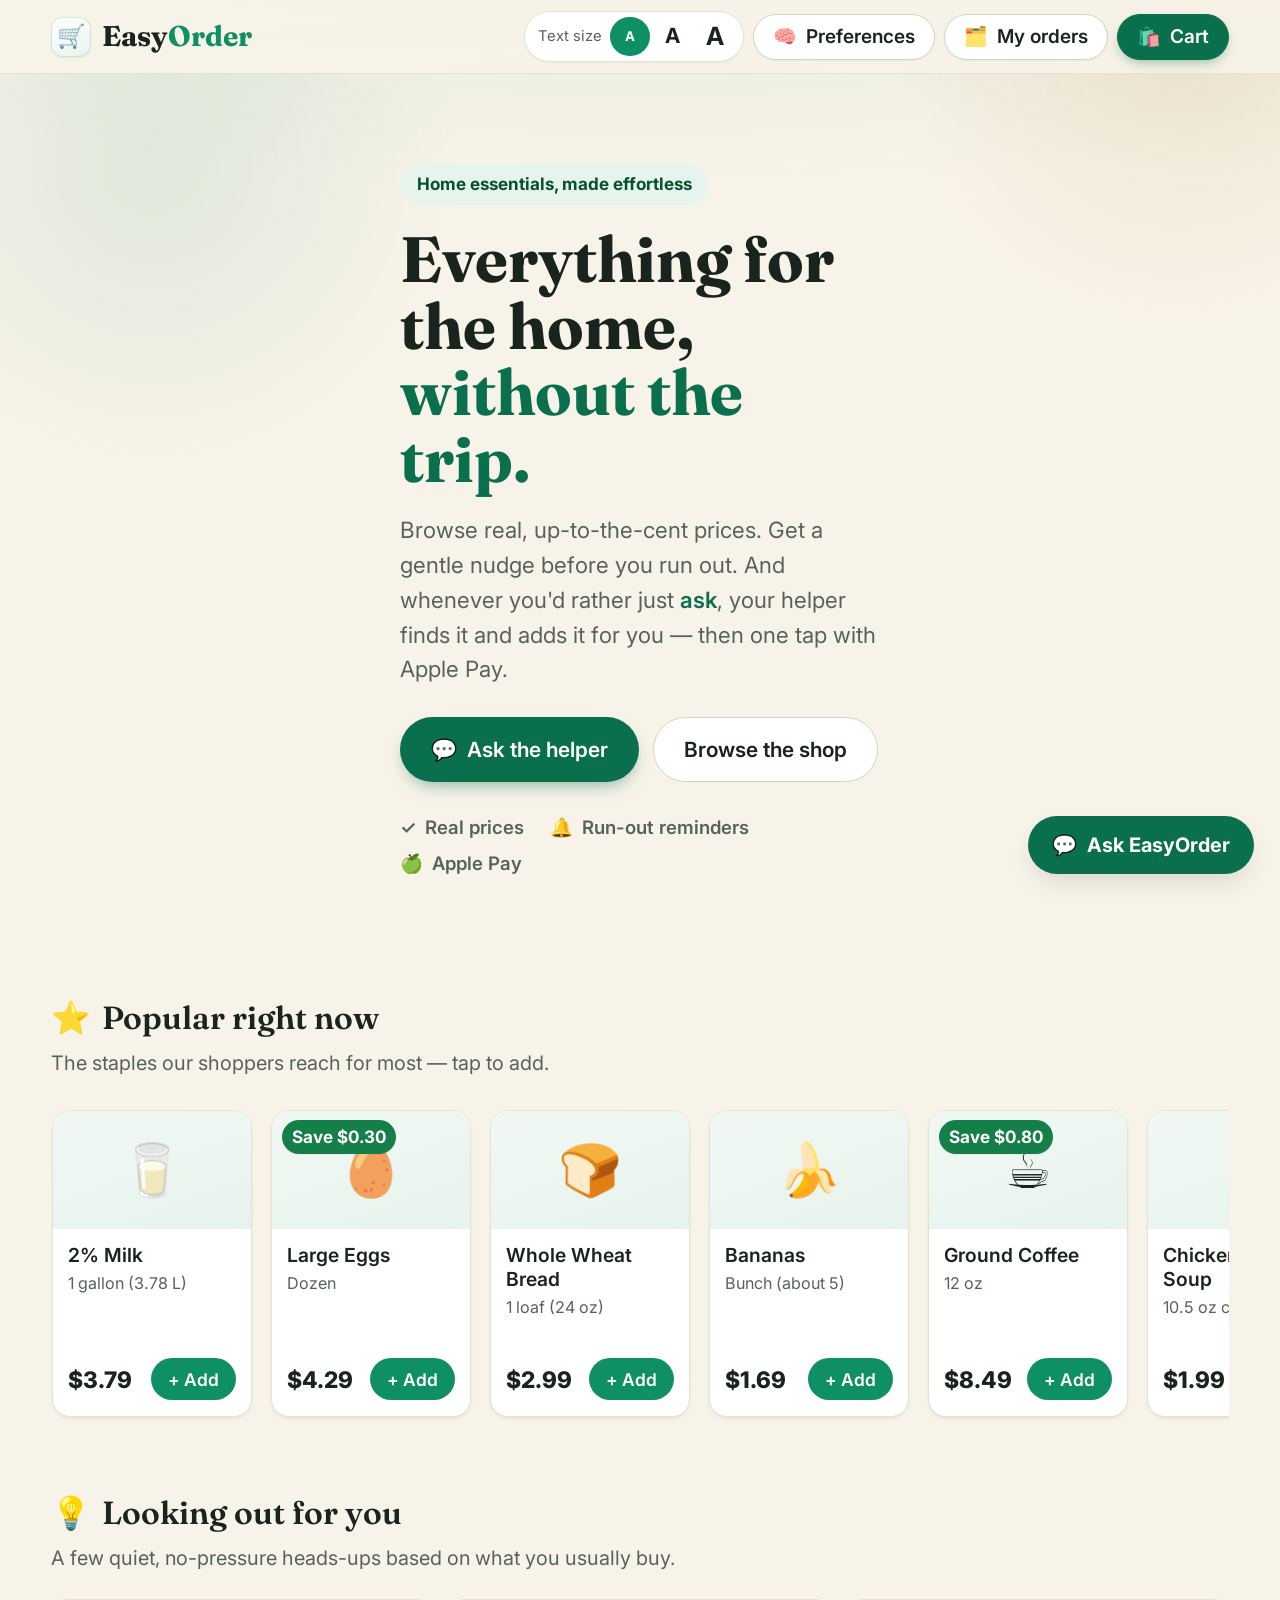
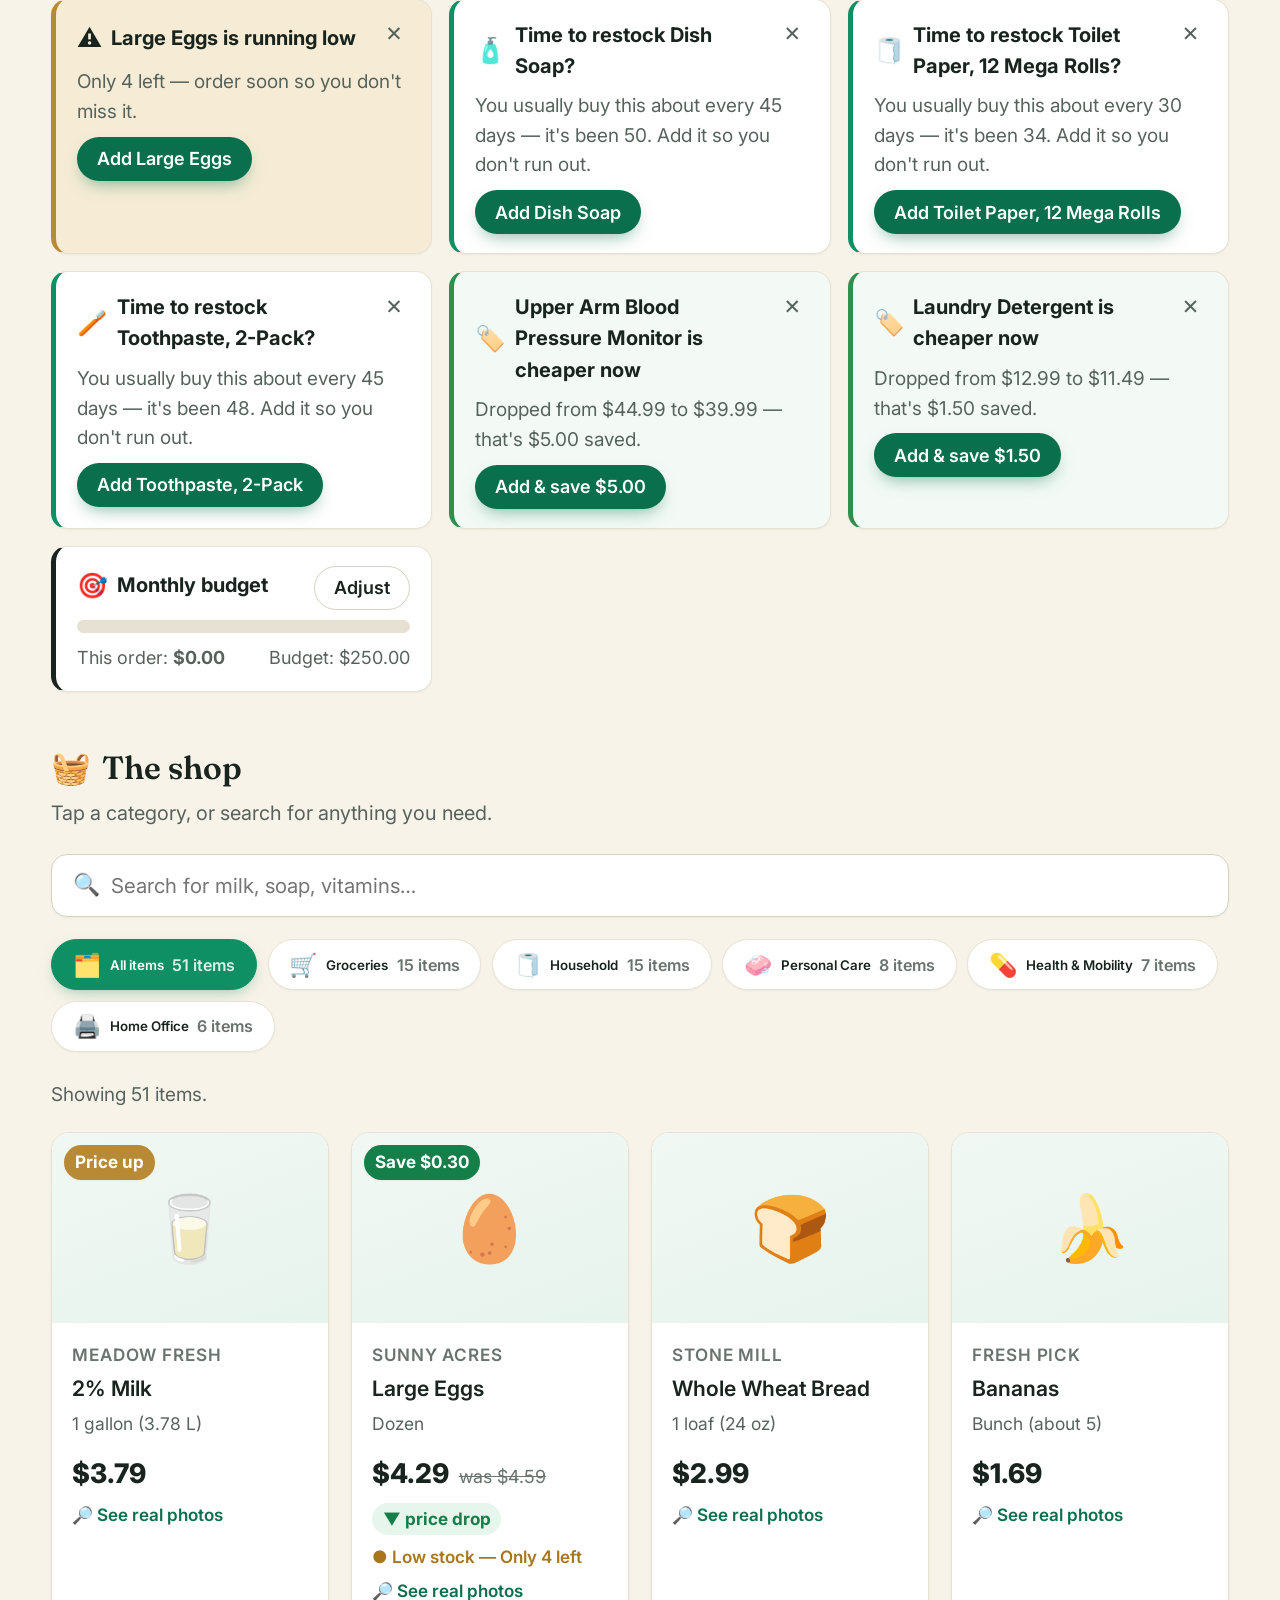
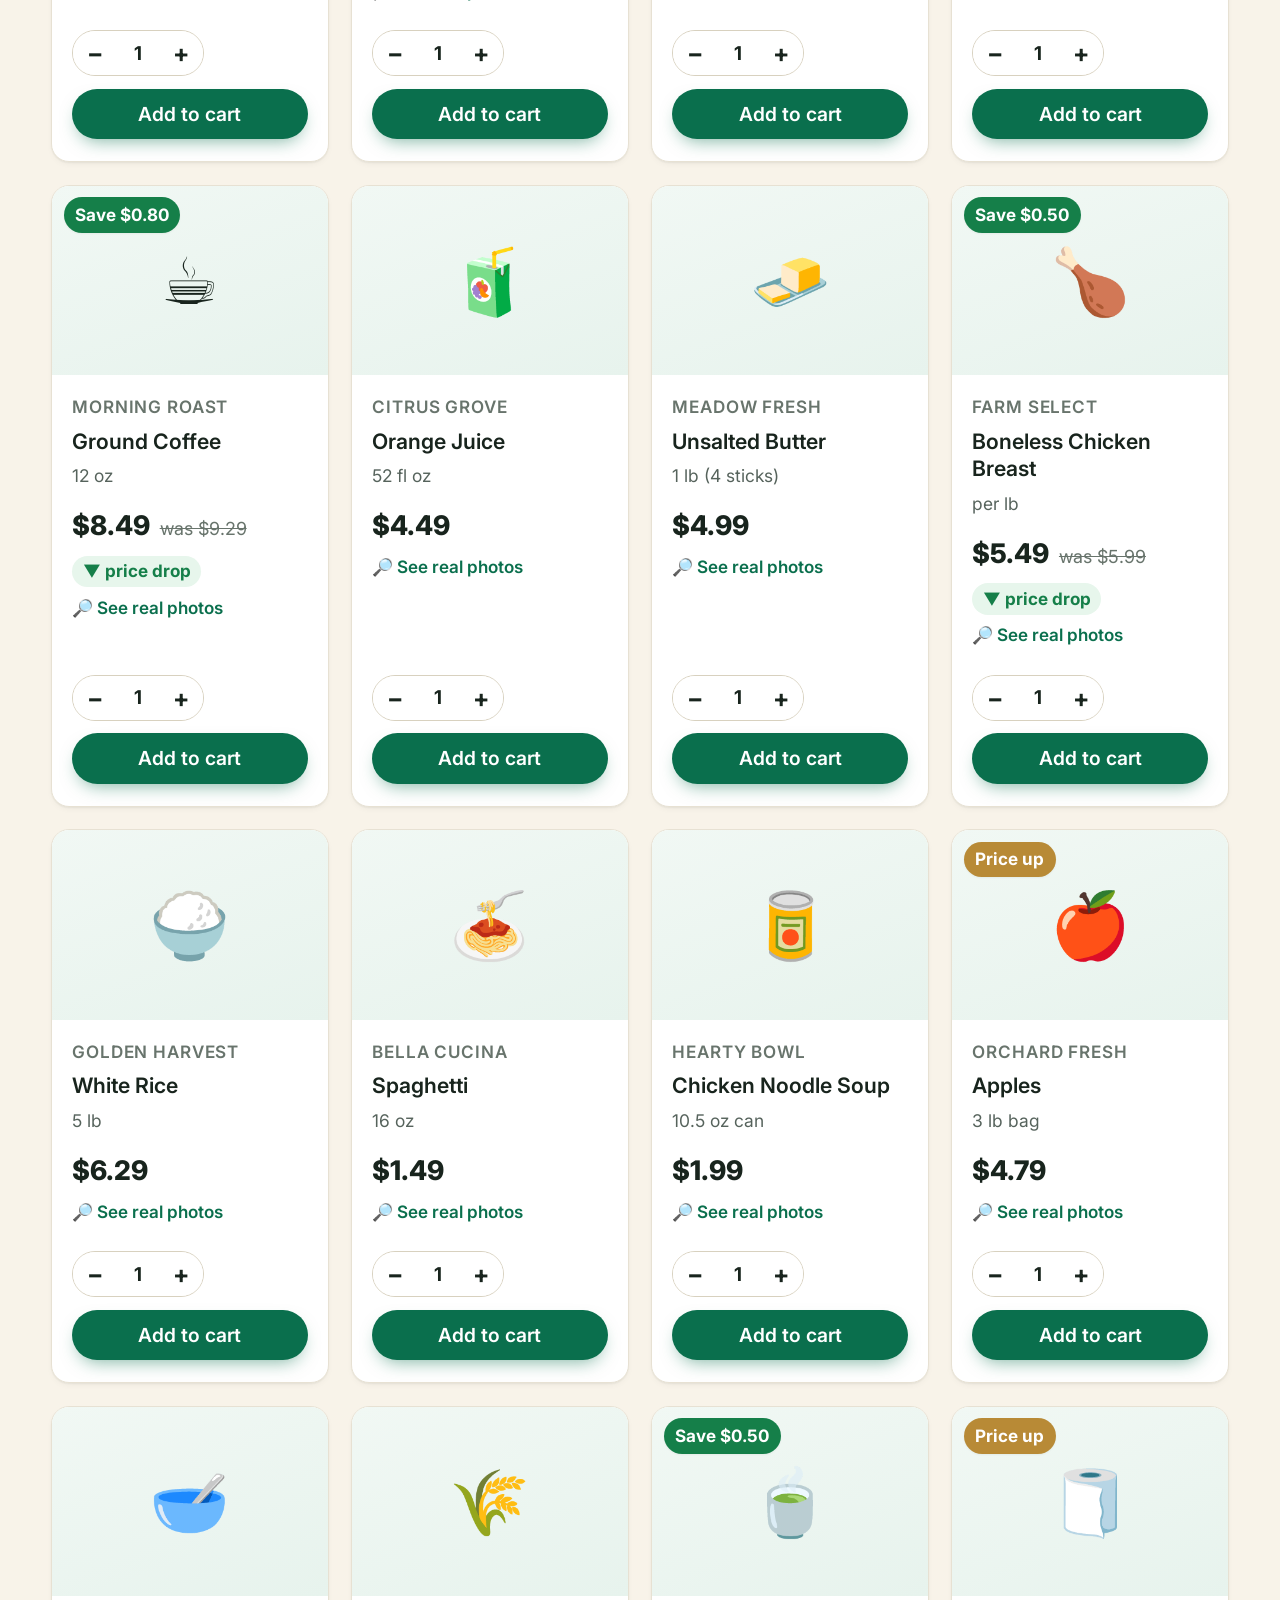
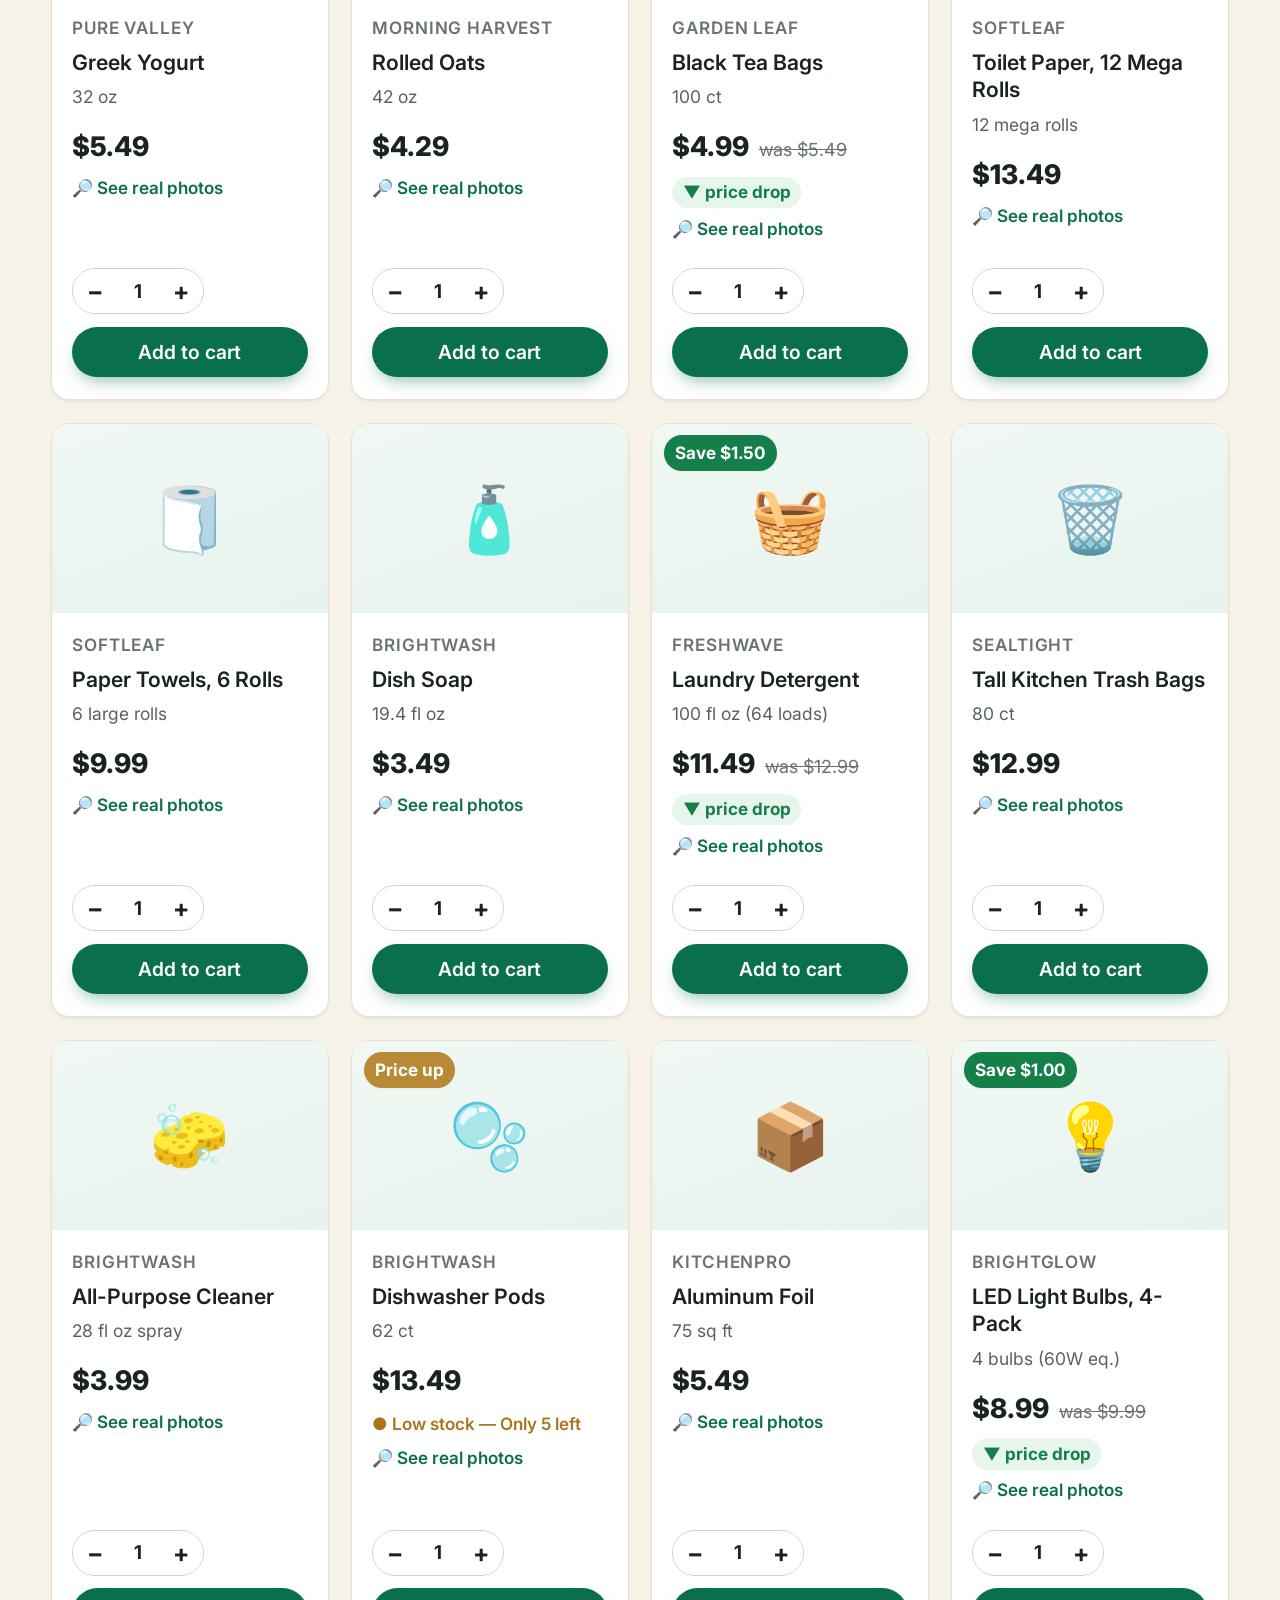
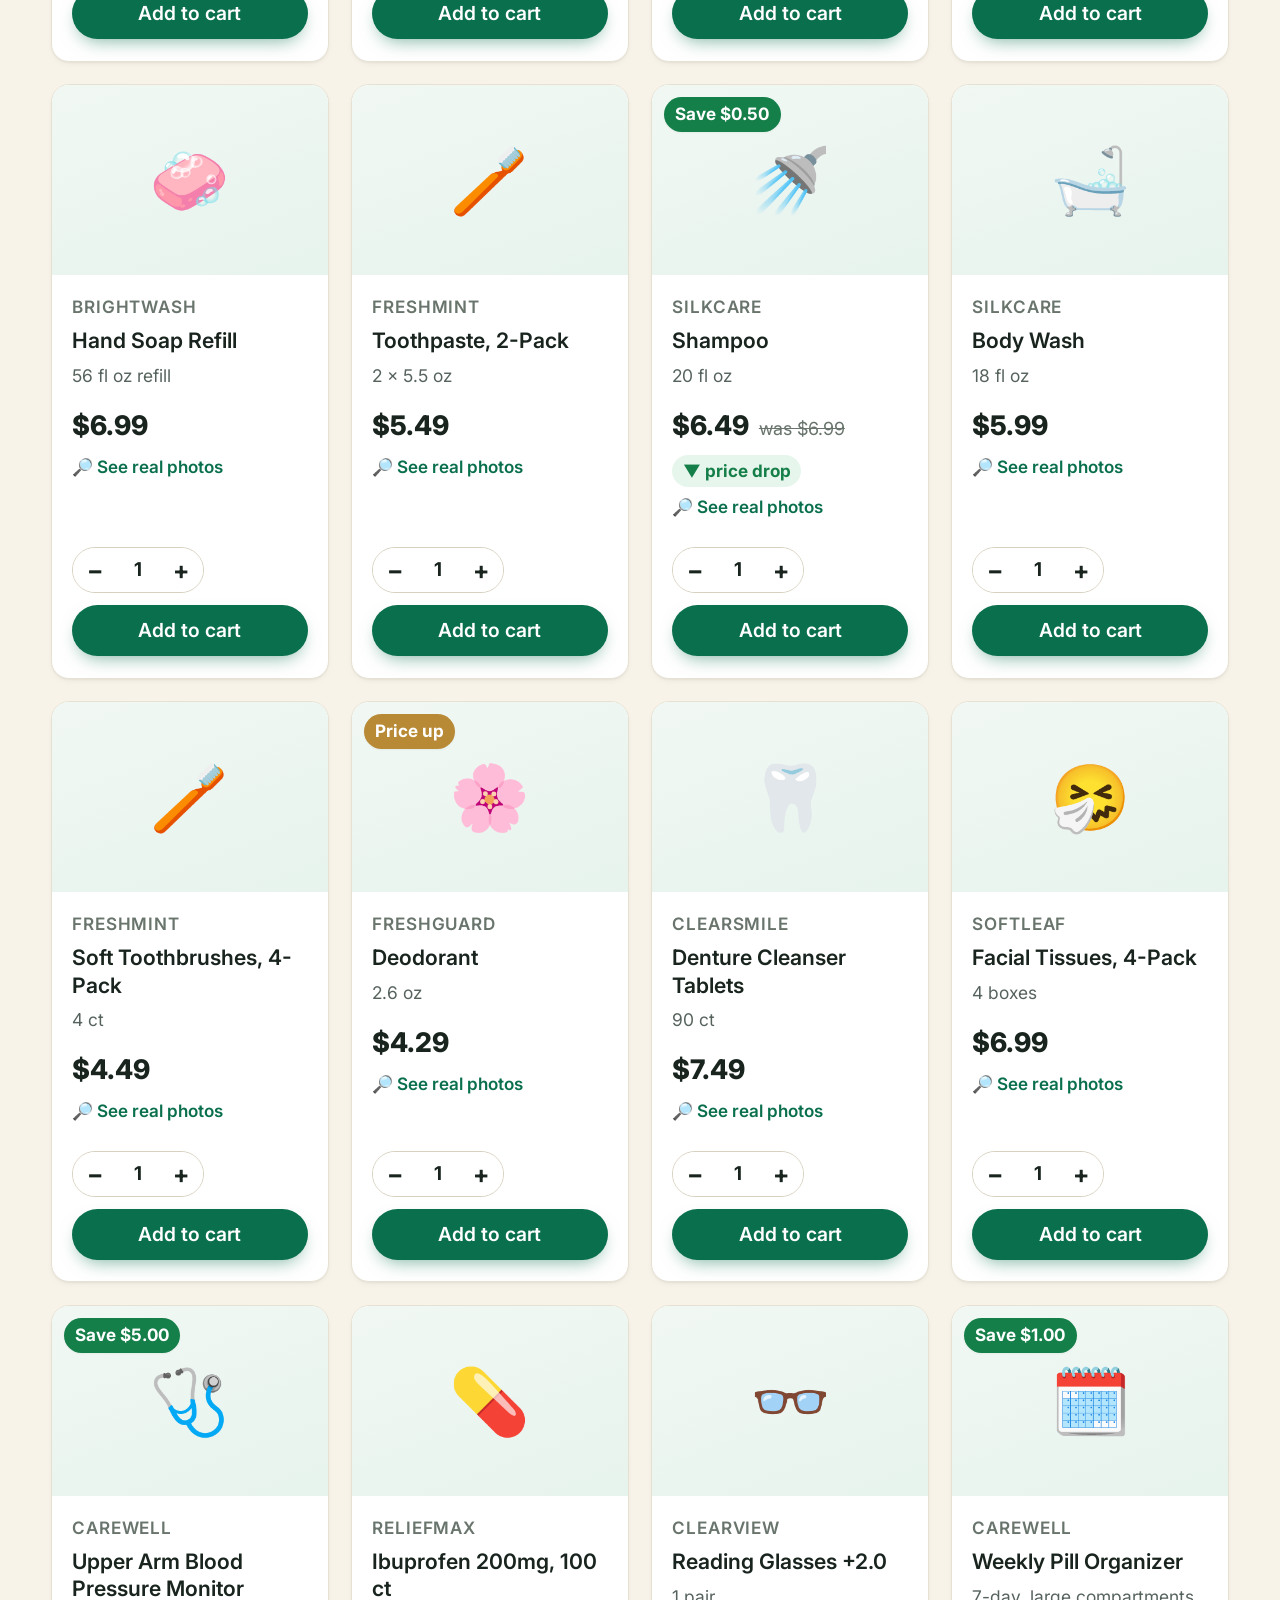
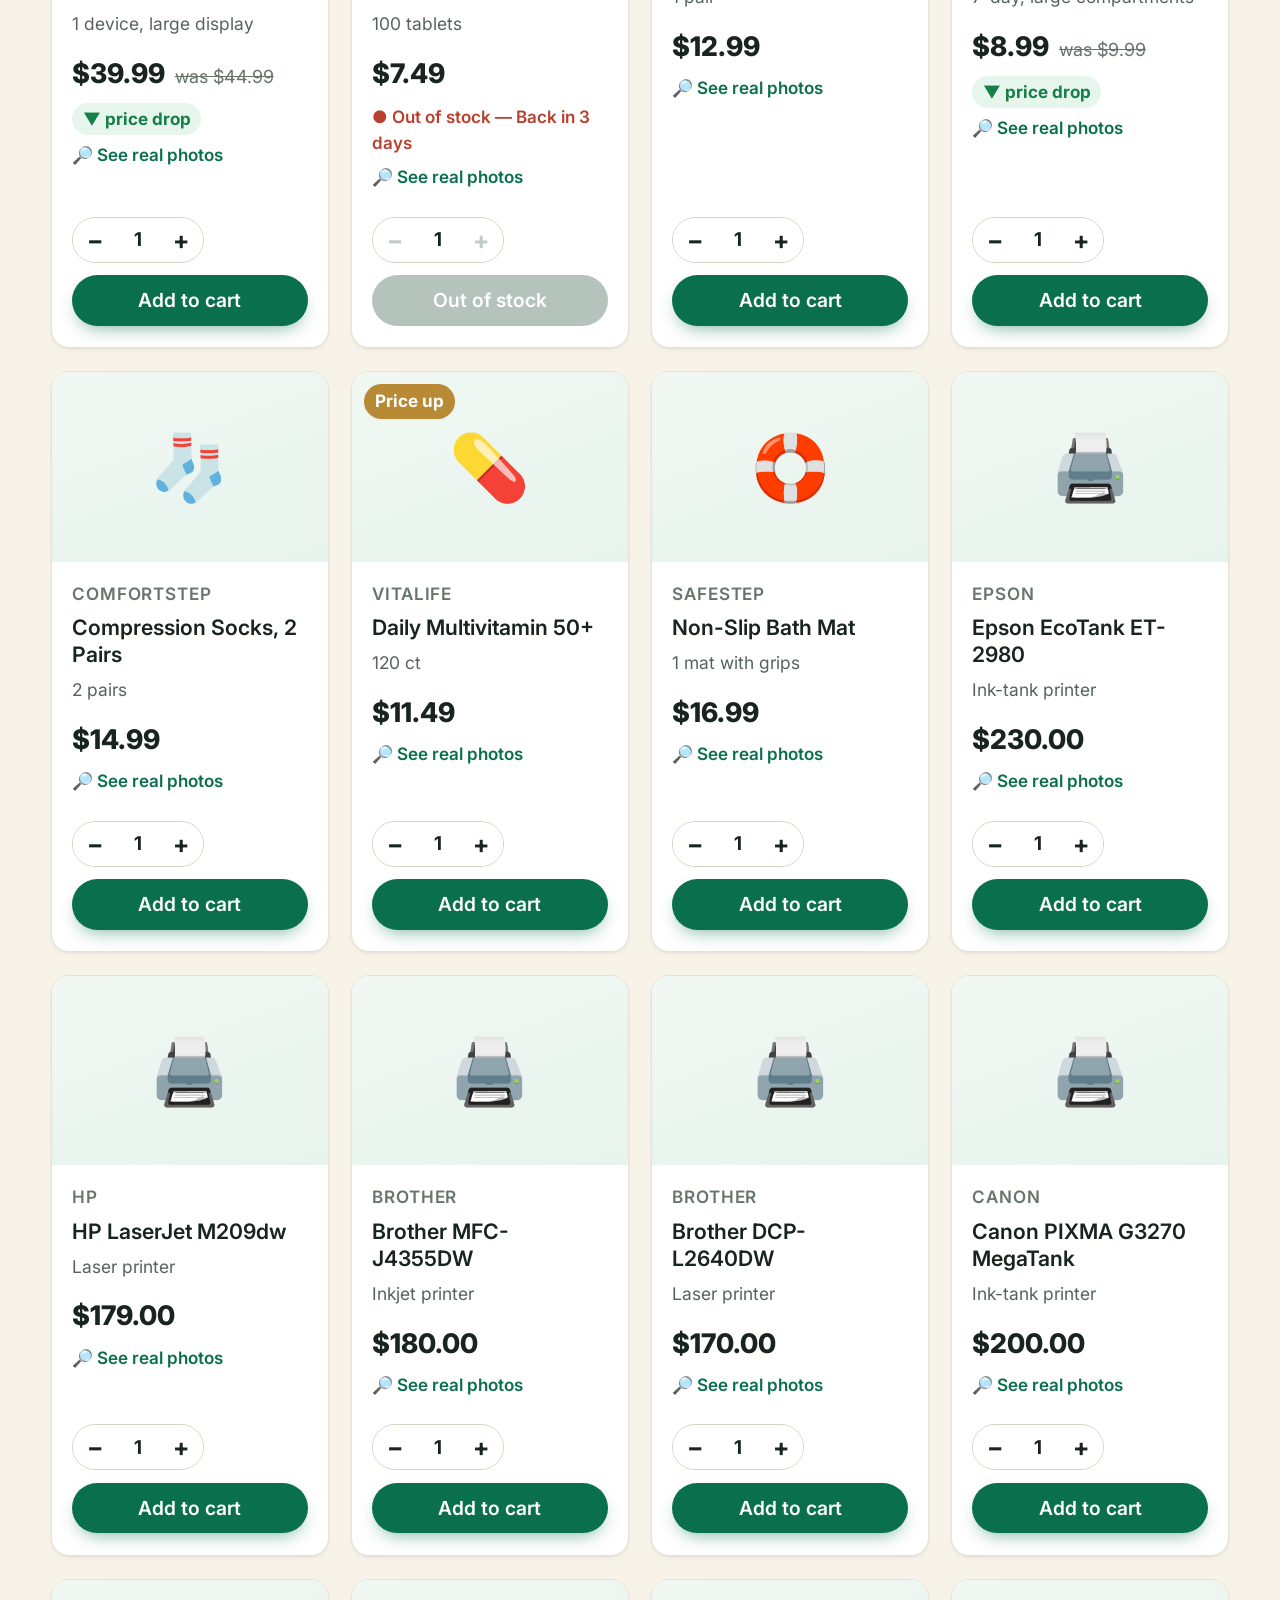
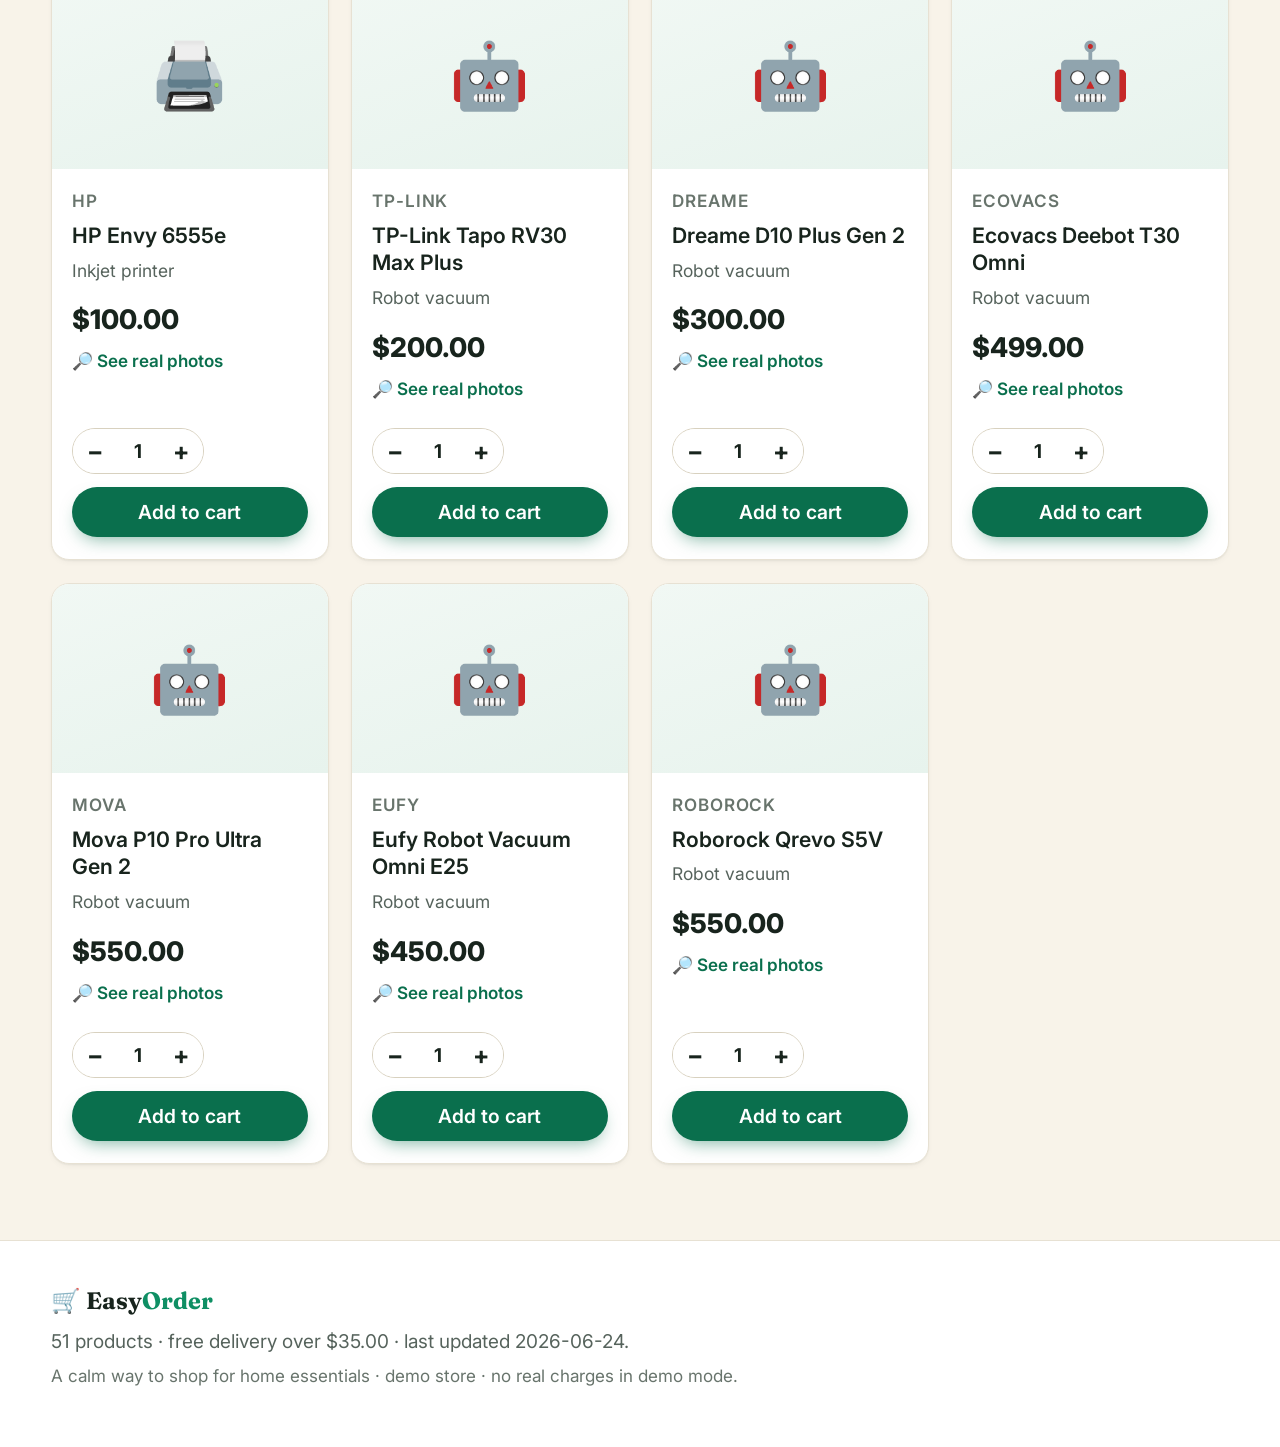
==== commit 891c1504: "Design pass (Codex r2): scannable stacked cards, focus rings, hover feedback - Recommendation cards " ====
--- a/index.html
+++ b/index.html
@@ -13,7 +13,7 @@
   <link rel="preconnect" href="https://fonts.googleapis.com" />
   <link rel="preconnect" href="https://fonts.gstatic.com" crossorigin />
   <link href="https://fonts.googleapis.com/css2?family=Fraunces:opsz,wght@9..144,500;9..144,600;9..144,700&family=Inter:wght@400;500;600;700&display=swap" rel="stylesheet" />
-  <link rel="stylesheet" href="store.css?v=5" />
+  <link rel="stylesheet" href="store.css?v=6" />
 </head>
 <body>
   <a class="skip-link" href="#shop">Skip to the shop</a>
--- a/store.css
+++ b/store.css
@@ -46,7 +46,12 @@
 h1, h2, h3 { font-family: "Fraunces", Georgia, serif; font-weight: 600; letter-spacing: 0; margin: 0; }
 a { color: var(--accent-dark); }
 button { font-family: inherit; }
-:focus-visible { outline: none; box-shadow: var(--ring); border-radius: 10px; }
+:focus-visible {
+  outline: 3px solid var(--accent-dark);
+  outline-offset: 3px;
+  box-shadow: var(--ring);
+  border-radius: 10px;
+}
 img { max-width: 100%; }
 
 .wrap { width: min(1180px, 92vw); margin: 0 auto; }
@@ -78,7 +83,9 @@
 .ts-btn.ts-mid { font-size: 1.1rem; } .ts-btn.ts-big { font-size: 1.32rem; }
 .ts-btn:hover { background: var(--surface-2); }
 .ts-btn[aria-pressed="true"] { background: var(--accent); color: #fff; }
-.pill-btn { display: inline-flex; align-items: center; gap: .45rem; background: var(--surface); color: var(--ink); border: 1px solid var(--line-strong); cursor: pointer; font-weight: 600; font-size: 1rem; padding: .55rem 1rem; min-height: 46px; border-radius: 999px; box-shadow: var(--shadow-xs); position: relative; white-space: nowrap; transition: transform .1s, box-shadow .15s; }
+.pill-btn { display: inline-flex; align-items: center; gap: .45rem; background: var(--surface); color: var(--ink); border: 1px solid var(--line-strong); cursor: pointer; font-weight: 600; font-size: 1rem; padding: .55rem 1rem; min-height: 46px; border-radius: 999px; box-shadow: var(--shadow-xs); position: relative; white-space: nowrap; transition: transform .1s, box-shadow .15s, border-color .15s, background .15s; }
+.pill-btn:hover { border-color: var(--accent); box-shadow: var(--shadow-sm); transform: translateY(-1px); }
+.pill-btn:active { transform: translateY(0); box-shadow: var(--shadow-xs); }
 .cart-pill { background: var(--accent-dark); color: #fff; border-color: var(--accent-dark); box-shadow: 0 5px 14px -5px rgba(10,111,77,.55); }
 .cart-pill:hover { background: var(--accent-dark); transform: translateY(-1px); }
 .cart-count { background: #fff; color: var(--accent-dark); font-weight: 800; font-size: .8rem; min-width: 1.45rem; height: 1.45rem; border-radius: 999px; display: inline-flex; align-items: center; justify-content: center; padding: 0 .3rem; }
@@ -130,8 +137,9 @@
 .search-input { width: 100%; font-family: inherit; font-size: 1.08rem; padding: .95rem 1rem .95rem 3.1rem; min-height: 58px; border: 1.5px solid var(--line-strong); border-radius: var(--r); background: var(--surface); box-shadow: var(--shadow-xs); }
 .search-input:focus { border-color: var(--accent); outline: none; box-shadow: var(--ring); }
 .categories { display: flex; flex-wrap: wrap; gap: .55rem; margin: 0 0 1.5rem; }
-.cat-tile { display: inline-flex; align-items: center; gap: .45rem; background: var(--surface); border: 1.5px solid var(--line); border-radius: 999px; padding: .55rem 1.1rem; cursor: pointer; min-height: 48px; color: var(--ink); font-weight: 600; box-shadow: var(--shadow-xs); transition: border-color .15s, background .15s, color .15s; }
-.cat-tile:hover { border-color: var(--accent); }
+.cat-tile { display: inline-flex; align-items: center; gap: .45rem; background: var(--surface); border: 1.5px solid var(--line); border-radius: 999px; padding: .55rem 1.1rem; cursor: pointer; min-height: 48px; color: var(--ink); font-weight: 600; box-shadow: var(--shadow-xs); transition: transform .1s, box-shadow .15s, border-color .15s, background .15s, color .15s; }
+.cat-tile:hover { border-color: var(--accent); box-shadow: var(--shadow-sm); transform: translateY(-1px); }
+.cat-tile:active { transform: translateY(0); box-shadow: var(--shadow-xs); }
 .cat-tile.active { background: var(--accent); border-color: var(--accent); color: #fff; box-shadow: 0 6px 16px -6px rgba(15,143,100,.5); }
 .cat-emoji { font-size: 1.2rem; }
 .cat-count { font-size: .85rem; color: var(--ink-faint); }
@@ -139,17 +147,18 @@
 .results-note { color: var(--ink-soft); margin: 0 0 1.2rem; }
 
 .grid { display: grid; gap: 1.2rem; grid-template-columns: repeat(auto-fill, minmax(236px, 1fr)); padding-bottom: 1rem; }
-.product { background: var(--surface); border: 1px solid var(--line); border-radius: var(--r-lg); overflow: hidden; display: flex; flex-direction: column; box-shadow: var(--shadow-sm); transition: transform .14s, box-shadow .18s; }
+.product { background: var(--surface); border: 1px solid var(--line); border-radius: var(--r-lg); overflow: hidden; display: flex; flex-direction: column; box-shadow: var(--shadow-sm); transition: transform .14s, box-shadow .18s, border-color .15s; }
 .product:hover { transform: translateY(-3px); box-shadow: var(--shadow); }
+.product:active { transform: translateY(-1px); box-shadow: var(--shadow-sm); }
 .product-thumb { position: relative; aspect-ratio: 16/11; display: grid; place-items: center; background: linear-gradient(160deg, var(--accent-tint), var(--accent-soft)); font-size: 3.4rem; }
 .thumb-badge { position: absolute; top: .6rem; left: .6rem; font-size: .9rem; font-weight: 700; padding: .24rem .6rem; border-radius: 999px; box-shadow: var(--shadow-xs); }
 .thumb-badge.drop { background: #157f49; color: #fff; }
 .thumb-badge.up { background: var(--gold); color: #fff; }
-.product-body { padding: .95rem 1.05rem 1.15rem; display: flex; flex-direction: column; gap: .3rem; flex: 1; }
+.product-body { padding: 1rem 1.05rem 1.15rem; display: flex; flex-direction: column; gap: .38rem; flex: 1; }
 .product-brand { font-size: .9rem; color: var(--ink-faint); text-transform: uppercase; letter-spacing: .05em; font-weight: 600; }
 .product-name { font-size: 1.12rem; font-weight: 600; line-height: 1.28; font-family: "Inter", sans-serif; }
 .product-unit { color: var(--ink-soft); font-size: .92rem; }
-.price-row { display: flex; align-items: baseline; gap: .5rem; margin-top: .25rem; flex-wrap: wrap; }
+.price-row { display: flex; align-items: baseline; gap: .45rem .5rem; margin-top: .45rem; flex-wrap: wrap; }
 .price-now { font-size: 1.42rem; font-weight: 800; letter-spacing: 0; }
 .price-was { font-size: .95rem; color: var(--ink-faint); text-decoration: line-through; }
 .price-tag { font-size: .9rem; font-weight: 700; padding: .14rem .55rem; border-radius: 999px; }
@@ -159,7 +168,7 @@
 .stock-line.low { color: var(--warn); } .stock-line.out { color: var(--danger); }
 .view-link { color: var(--accent-dark); font-weight: 600; text-decoration: none; font-size: .9rem; white-space: nowrap; }
 .view-link:hover { text-decoration: underline; }
-.product-foot { margin-top: auto; padding-top: .85rem; display: flex; flex-direction: column; gap: .55rem; }
+.product-foot { margin-top: auto; padding-top: 1rem; display: flex; flex-direction: column; gap: .65rem; }
 .qty { display: inline-flex; align-items: center; border: 1.5px solid var(--line-strong); border-radius: 999px; align-self: flex-start; overflow: hidden; }
 .qty button { width: 44px; height: 44px; border: 0; background: var(--surface); cursor: pointer; font-size: 1.3rem; font-weight: 700; color: var(--ink); }
 .qty button:hover { background: var(--surface-2); }
@@ -211,35 +220,44 @@
 .c-typing i:nth-child(2){animation-delay:.2s} .c-typing i:nth-child(3){animation-delay:.4s}
 @keyframes blink { 0%,60%,100%{opacity:.25} 30%{opacity:1} }
 .c-prods { display: flex; flex-direction: column; gap: .5rem; margin-top: .8rem; }
-.c-prod { display: flex; align-items: center; gap: .7rem; background: var(--surface); border: 1px solid var(--line); border-radius: 14px; padding: .55rem .7rem; box-shadow: var(--shadow-xs); }
+.c-prod { display: flex; align-items: center; gap: .7rem; background: var(--surface); border: 1px solid var(--line); border-radius: 14px; padding: .55rem .7rem; box-shadow: var(--shadow-xs); transition: transform .1s, box-shadow .15s, border-color .15s; }
+.c-prod:hover { border-color: var(--line-strong); box-shadow: var(--shadow-sm); transform: translateY(-1px); }
+.c-prod:active { transform: translateY(0); box-shadow: var(--shadow-xs); }
 .c-prod-img { width: 50px; height: 50px; border-radius: 11px; background: var(--accent-soft); display: grid; place-items: center; font-size: 1.6rem; flex-shrink: 0; }
 .c-prod-info { flex: 1; min-width: 0; }
 .c-prod-name { font-weight: 600; line-height: 1.25; }
 .c-prod-meta { font-size: .9rem; color: var(--ink-soft); }
 .c-prod-price { font-weight: 700; color: var(--ink); }
-.c-prod-add { flex-shrink: 0; border: 0; background: var(--accent); color: #fff; font-weight: 600; cursor: pointer; border-radius: 999px; padding: .5rem 1rem; min-height: 44px; white-space: nowrap; }
+.c-prod-add { flex-shrink: 0; border: 0; background: var(--accent); color: #fff; font-weight: 600; cursor: pointer; border-radius: 999px; padding: .55rem 1rem; min-height: 46px; white-space: nowrap; transition: background .15s, transform .1s, box-shadow .15s; }
 .c-prod-add:hover { background: var(--accent-dark); }
+.c-prod-add:active { transform: translateY(1px); }
 .c-prod-add.added { background: var(--accent-soft); color: var(--accent-dark); }
 
 /* considered-purchase recommendation cards (pick badged + confidence + why/why-not) */
-.c-rec { display: flex; flex-direction: column; gap: .6rem; margin-top: .85rem; }
-.c-rec-head { display: flex; align-items: center; justify-content: space-between; gap: .5rem; }
+.c-rec { display: flex; flex-direction: column; gap: .7rem; margin-top: .85rem; max-width: 100%; }
+/* keep chat content inside the panel — no horizontal scroll on phones */
+.c-bot .c-bubble { min-width: 0; max-width: 100%; }
+.c-rec-card, .c-prod { max-width: 100%; }
+.c-prod-name, .c-prod-meta { overflow-wrap: anywhere; }
+.c-rec-head { display: flex; align-items: center; justify-content: space-between; gap: .5rem .75rem; flex-wrap: wrap; }
 .c-rec-title { font-weight: 700; font-size: .9rem; letter-spacing: .04em; text-transform: uppercase; color: var(--ink-soft); }
 .c-rec-conf { font-weight: 700; font-size: .9rem; padding: .22rem .65rem; border-radius: 999px; white-space: nowrap; }
 .c-rec-conf.high { background: var(--accent-soft); color: var(--accent-deep); }
 .c-rec-conf.mid { background: var(--gold-soft); color: #6f4a00; }   /* darkened for WCAG AA (was --warn, 3.4:1) */
 .c-rec-conf.low { background: var(--warn-soft); color: #6f4a00; }   /* >= 4.5:1 on the soft backgrounds */
-.c-rec-card { position: relative; background: var(--surface); border: 1px solid var(--line); border-radius: 14px; padding: .85rem .75rem .65rem; box-shadow: var(--shadow-xs); }
+.c-rec-card { position: relative; background: var(--surface); border: 1px solid var(--line); border-radius: 14px; padding: .95rem .85rem .8rem; box-shadow: var(--shadow-xs); transition: transform .1s, box-shadow .15s, border-color .15s; }
+.c-rec-card:hover { border-color: var(--line-strong); box-shadow: var(--shadow-sm); transform: translateY(-1px); }
+.c-rec-card:active { transform: translateY(0); box-shadow: var(--shadow-xs); }
 .c-rec-card.pick { border-color: var(--accent); box-shadow: 0 0 0 1px var(--accent), var(--shadow-sm); background: linear-gradient(180deg, var(--accent-tint), #fff); }
 .c-rec-badge { position: absolute; top: -10px; left: .75rem; font-size: .72rem; font-weight: 700; padding: .14rem .55rem; border-radius: 999px; background: var(--accent-dark); color: #fff; box-shadow: var(--shadow-xs); }
 .c-rec-badge.alt { background: var(--surface); color: var(--ink-soft); border: 1px solid var(--line-strong); }
-.c-rec-top { display: flex; align-items: center; gap: .7rem; }
-.c-rec-why { font-size: .94rem; line-height: 1.4; margin-top: .55rem; }
+.c-rec-top { display: flex; align-items: center; gap: .75rem; }
+.c-rec-why { font-size: .94rem; line-height: 1.4; margin-top: .7rem; }
 .c-rec-why.good { color: var(--accent-dark); font-weight: 600; }
 .c-rec-why.muted { color: var(--ink-soft); }
-.c-rec-trade { font-size: .9rem; color: var(--ink-soft); margin-top: .28rem; }
+.c-rec-trade { font-size: .9rem; color: var(--ink-soft); margin-top: .35rem; }
 .c-rec-excl { font-size: .9rem; color: var(--ink-soft); margin: .35rem 0 0; }
-.c-rec-bar { height: 5px; border-radius: 999px; background: var(--line); overflow: hidden; margin-top: .6rem; }
+.c-rec-bar { height: 5px; border-radius: 999px; background: var(--line); overflow: hidden; margin-top: .8rem; }
 .c-rec-bar > i { display: block; height: 100%; border-radius: 999px; background: linear-gradient(90deg, var(--accent), var(--accent-dark)); }
 .c-rec-card:not(.pick) .c-rec-bar > i { background: var(--line-strong); }
 
@@ -340,6 +358,10 @@
   .pill-btn .pill-text { display: none; }
   .grid { grid-template-columns: repeat(auto-fill, minmax(150px, 1fr)); gap: .8rem; }
   .product-thumb { font-size: 2.7rem; }
+  .product-body { padding: .85rem .8rem .95rem; gap: .35rem; }
+  .price-row { margin-top: .55rem; }
+  .product-foot { padding-top: 1.05rem; gap: .7rem; }
+  .product-foot .btn { width: 100%; }
   .hero-actions .btn { flex: 1; }
   .concierge { right: 0; bottom: 0; width: 100vw; height: 100dvh; border-radius: 0; }
   .fab-text { display: none; }
@@ -351,8 +373,40 @@
   .pref-add { flex-direction: column; }
   .pref-add .btn { width: 100%; }
 }
+@media (max-width: 480px) {
+  .c-rec { gap: .8rem; }
+  .c-rec-card { padding: 1.05rem .85rem .9rem; }
+  .c-rec-badge { top: -11px; }
+  .c-rec-top { align-items: stretch; flex-direction: column; gap: .75rem; }
+  .c-rec-top .c-prod-info { width: 100%; }
+  .c-rec-top .c-prod-add { width: 100%; justify-content: center; }
+  .c-rec-why { margin-top: .85rem; }
+  .c-rec-trade { margin-top: .4rem; }
+  .c-rec-excl { margin-top: .5rem; }
+  .c-rec-bar { margin-top: .9rem; }
+}
 @media (max-width: 380px) { .brand { font-size: 1.12rem; } }
-@media (prefers-reduced-motion: reduce) { *, *::before { animation: none !important; transition: none !important; scroll-behavior: auto !important; } }
+@media (prefers-reduced-motion: reduce) {
+  *, *::before { animation: none !important; transition: none !important; scroll-behavior: auto !important; }
+  .pill-btn:hover,
+  .pill-btn:active,
+  .cart-pill:hover,
+  .cart-pill:active,
+  .cat-tile:hover,
+  .cat-tile:active,
+  .product:hover,
+  .product:active,
+  .c-prod:hover,
+  .c-prod:active,
+  .c-prod-add:active,
+  .c-rec-card:hover,
+  .c-rec-card:active,
+  .ghost-pill:hover,
+  .ghost-pill:active,
+  .concierge-fab:hover,
+  .concierge-fab:active,
+  .feat-card:hover { transform: none !important; }
+}
 
 /* ---------- Featured / popular row ---------- */
 .featured-row { display: flex; gap: 1rem; overflow-x: auto; padding: .3rem .2rem 1rem; scroll-snap-type: x proximity; -webkit-overflow-scrolling: touch; }
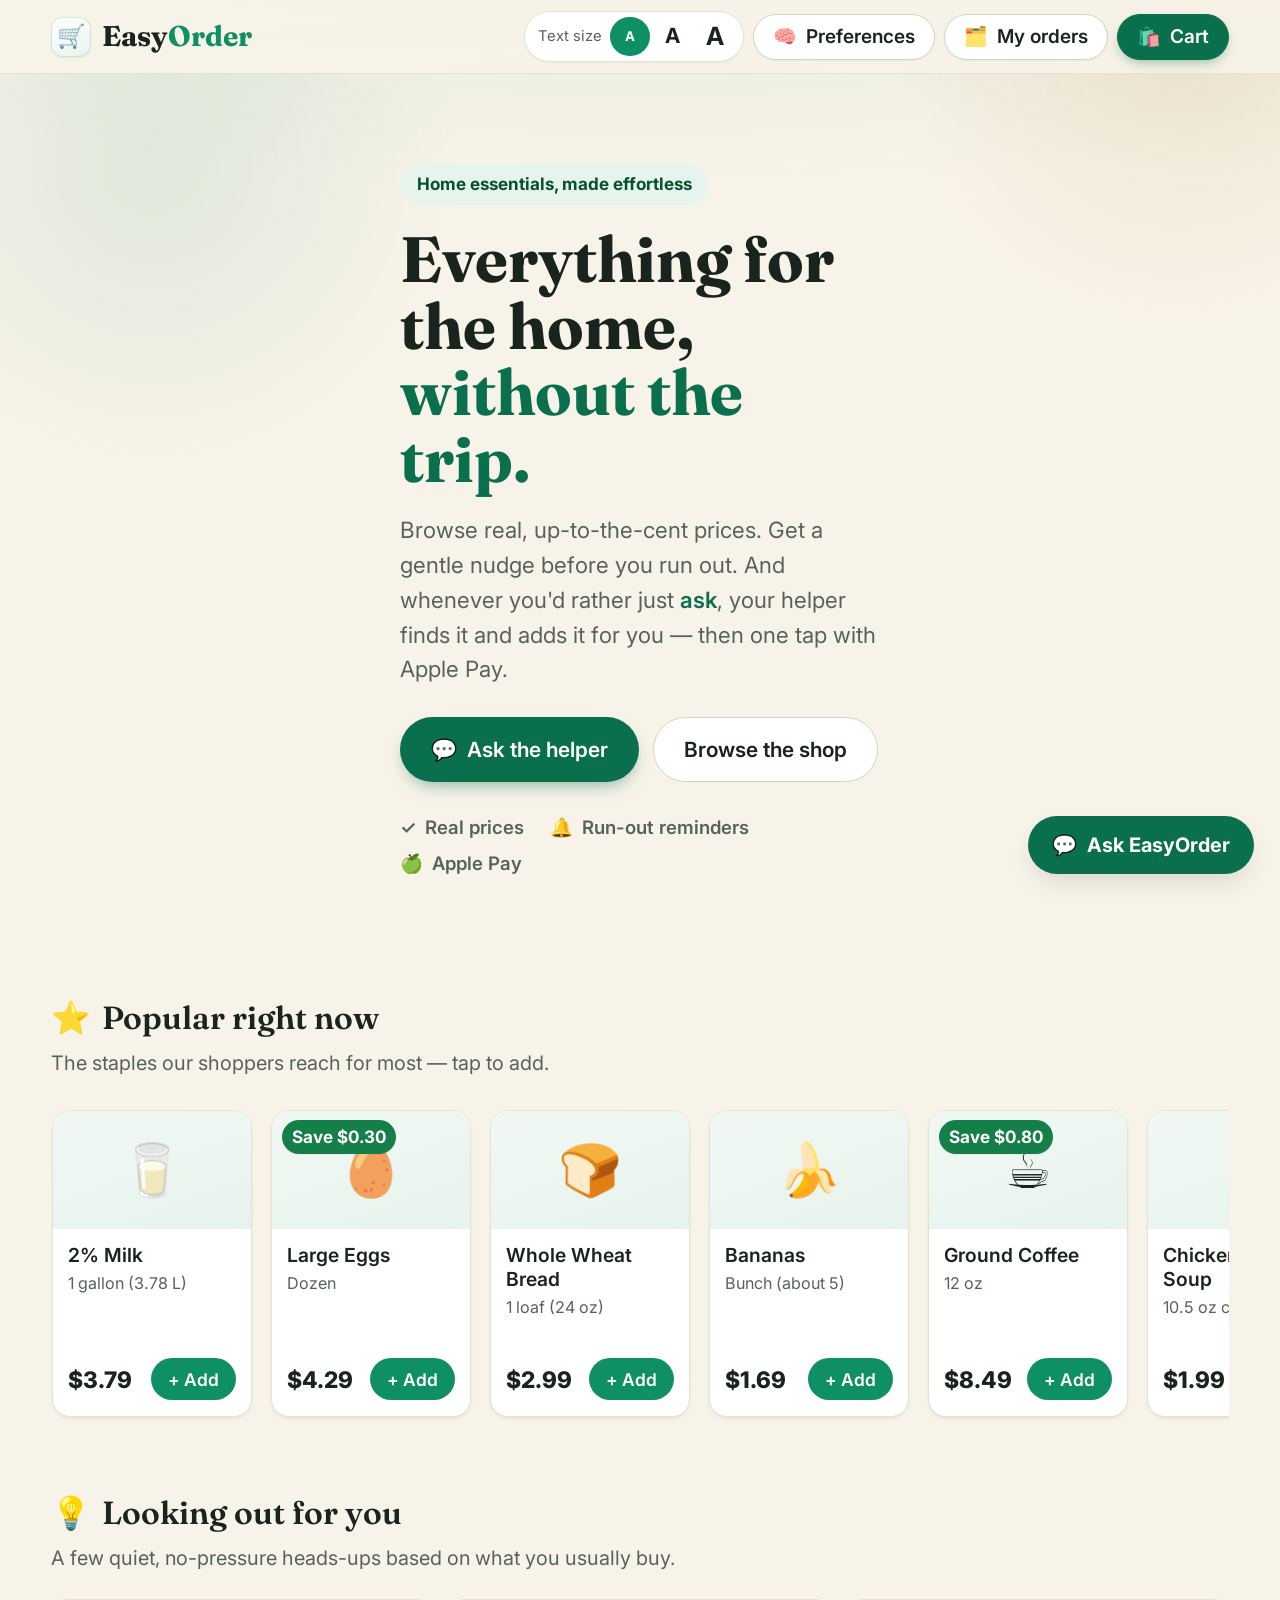
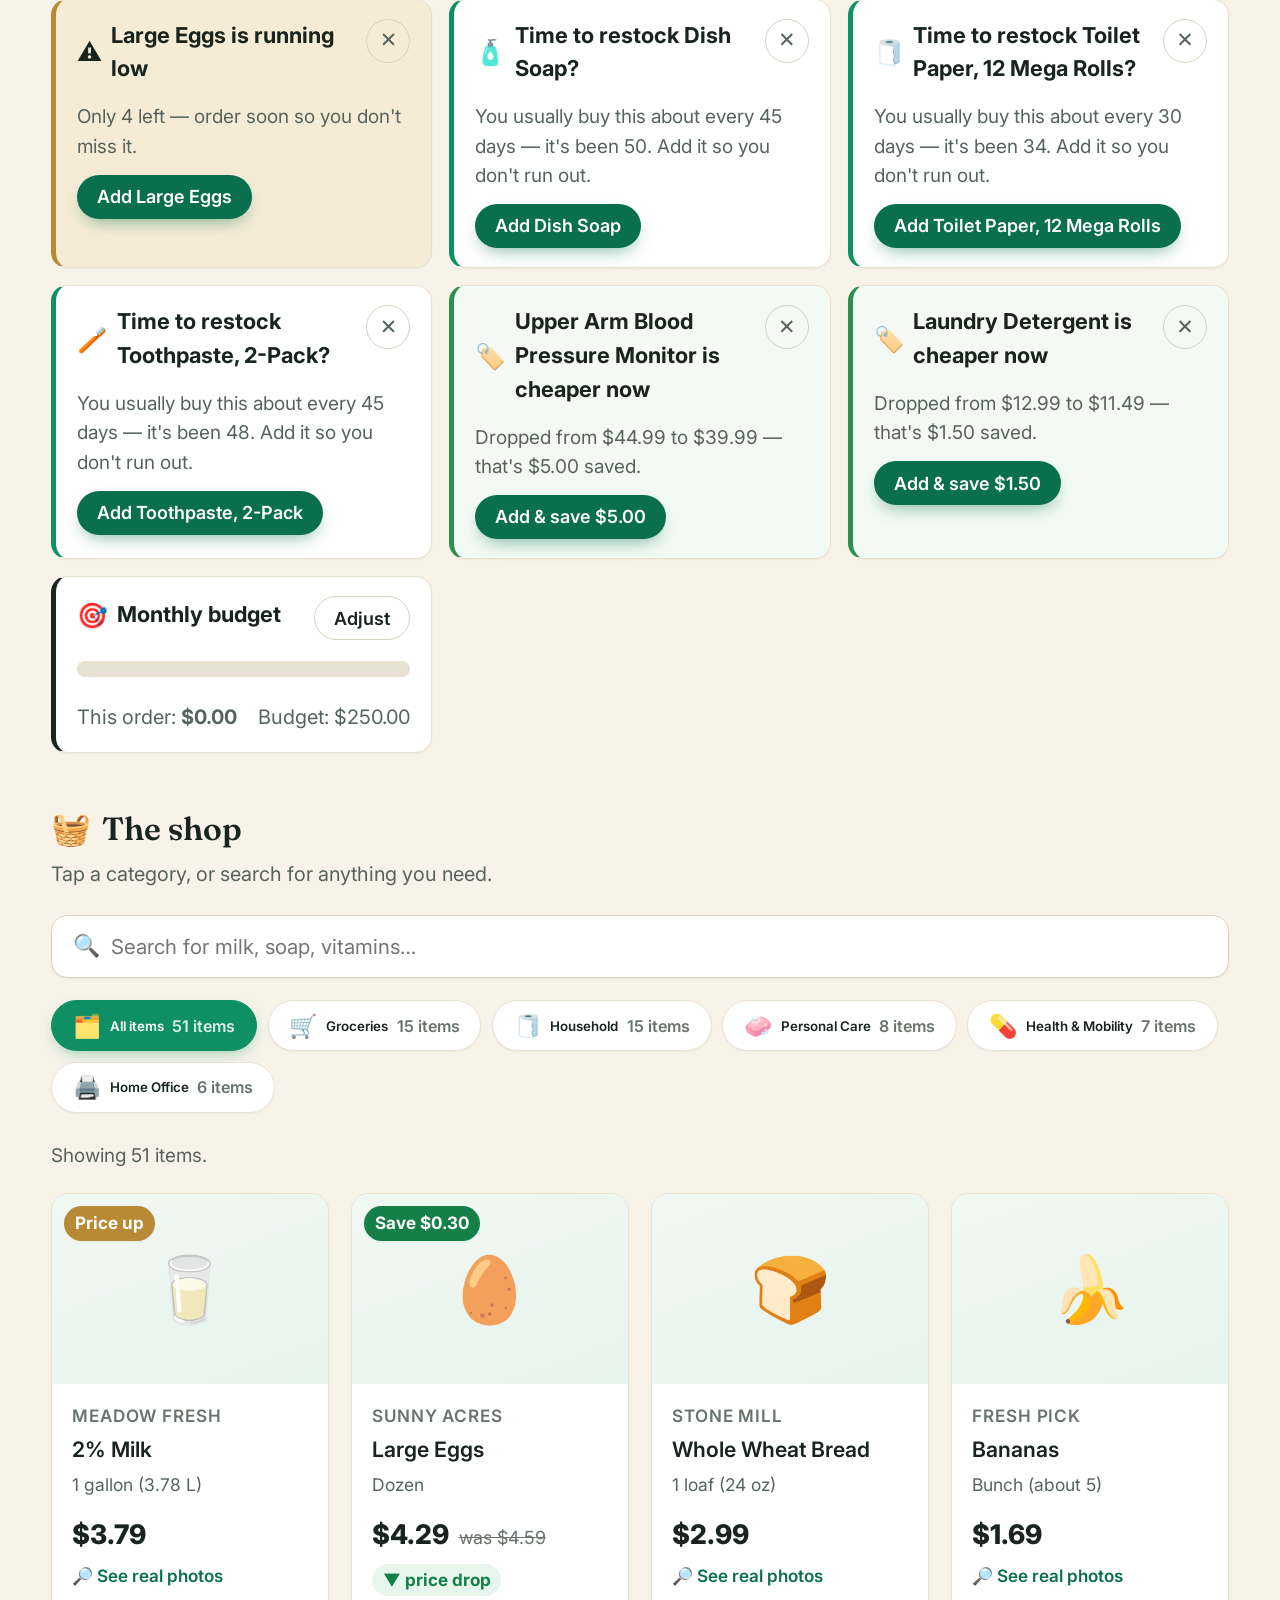
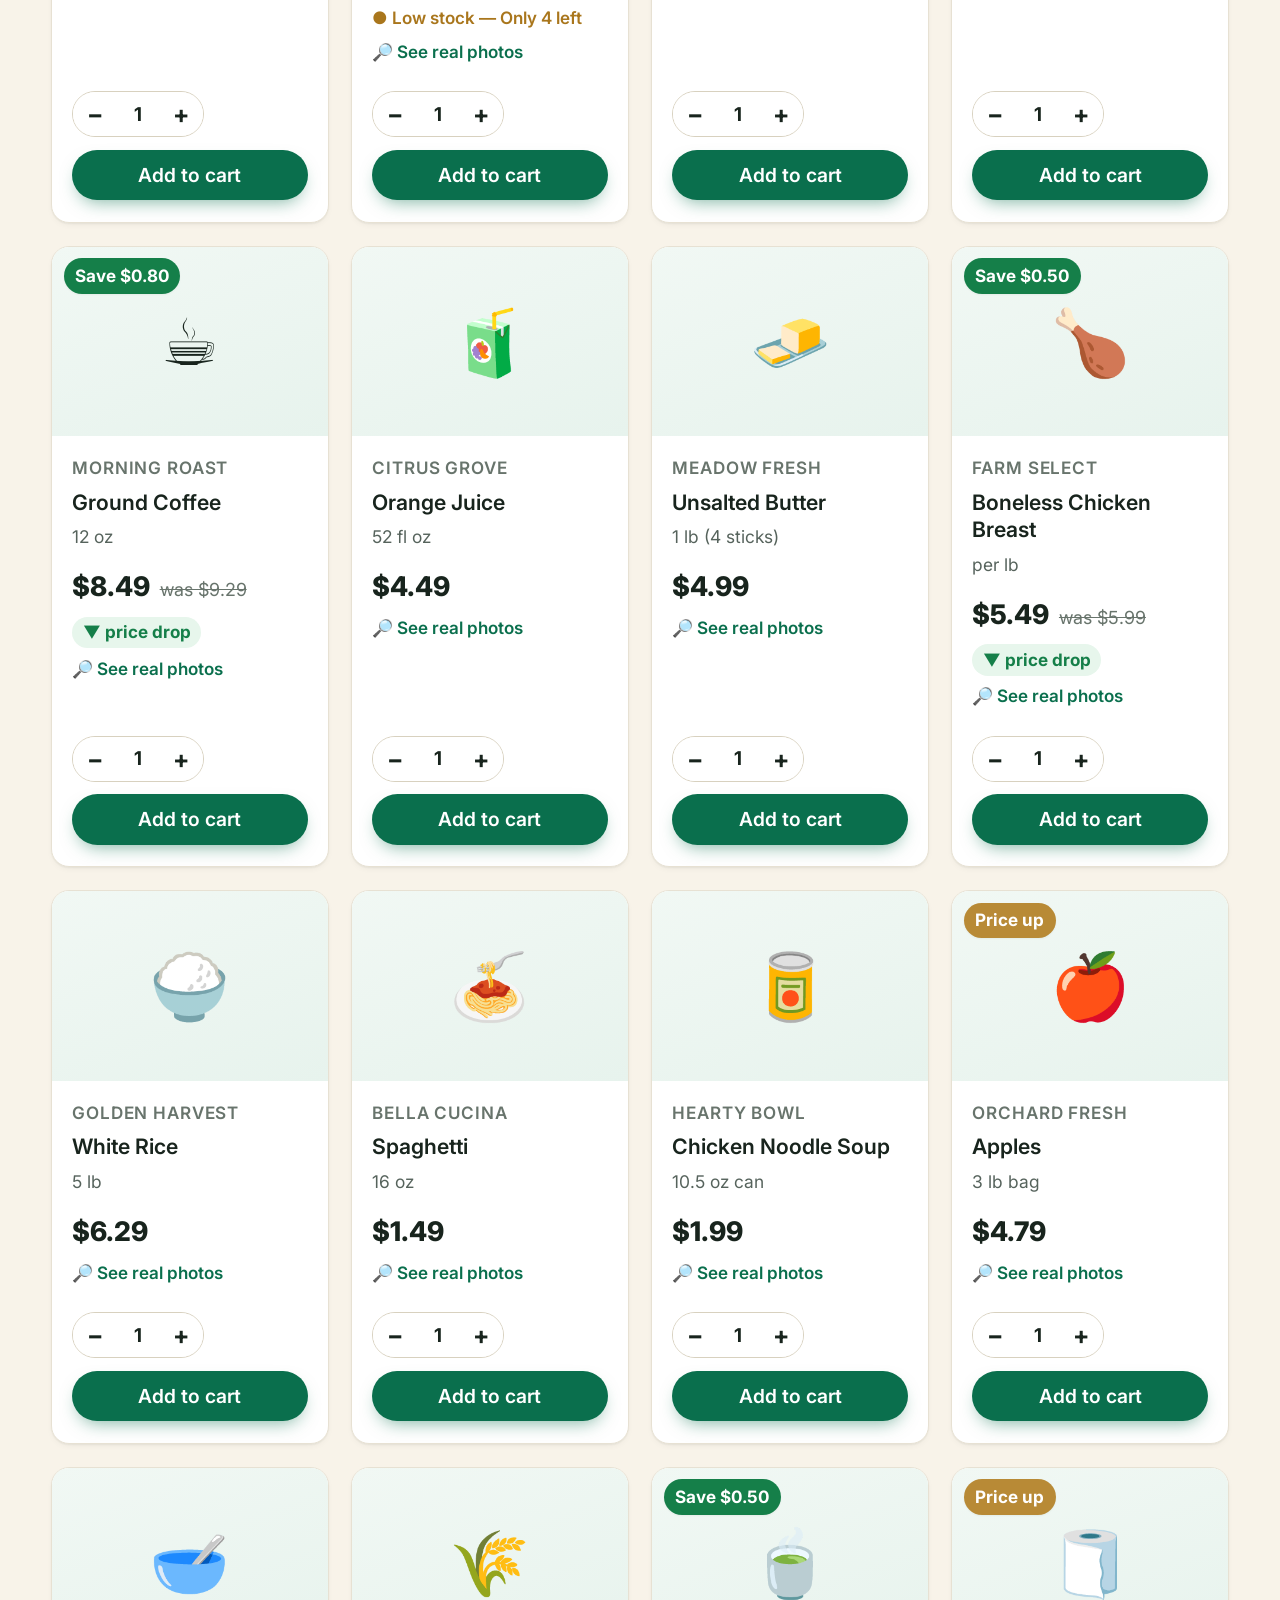
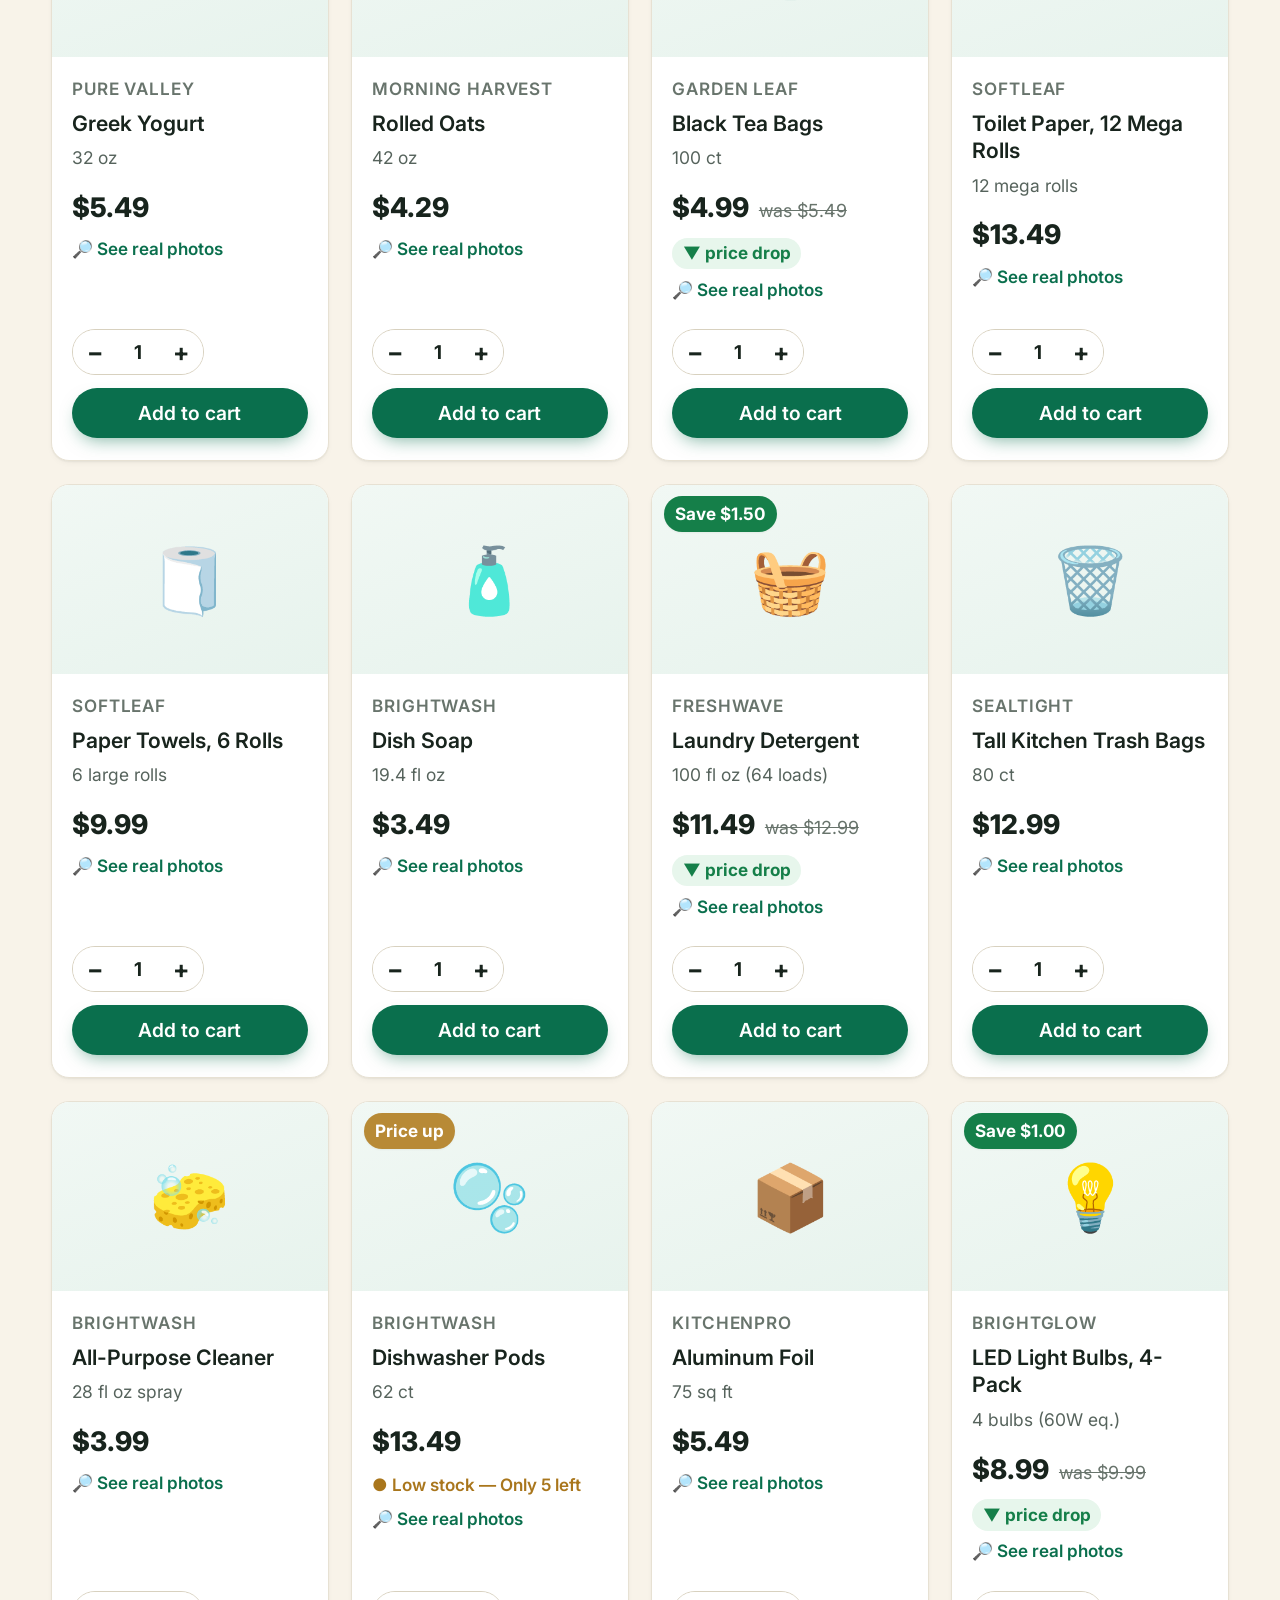
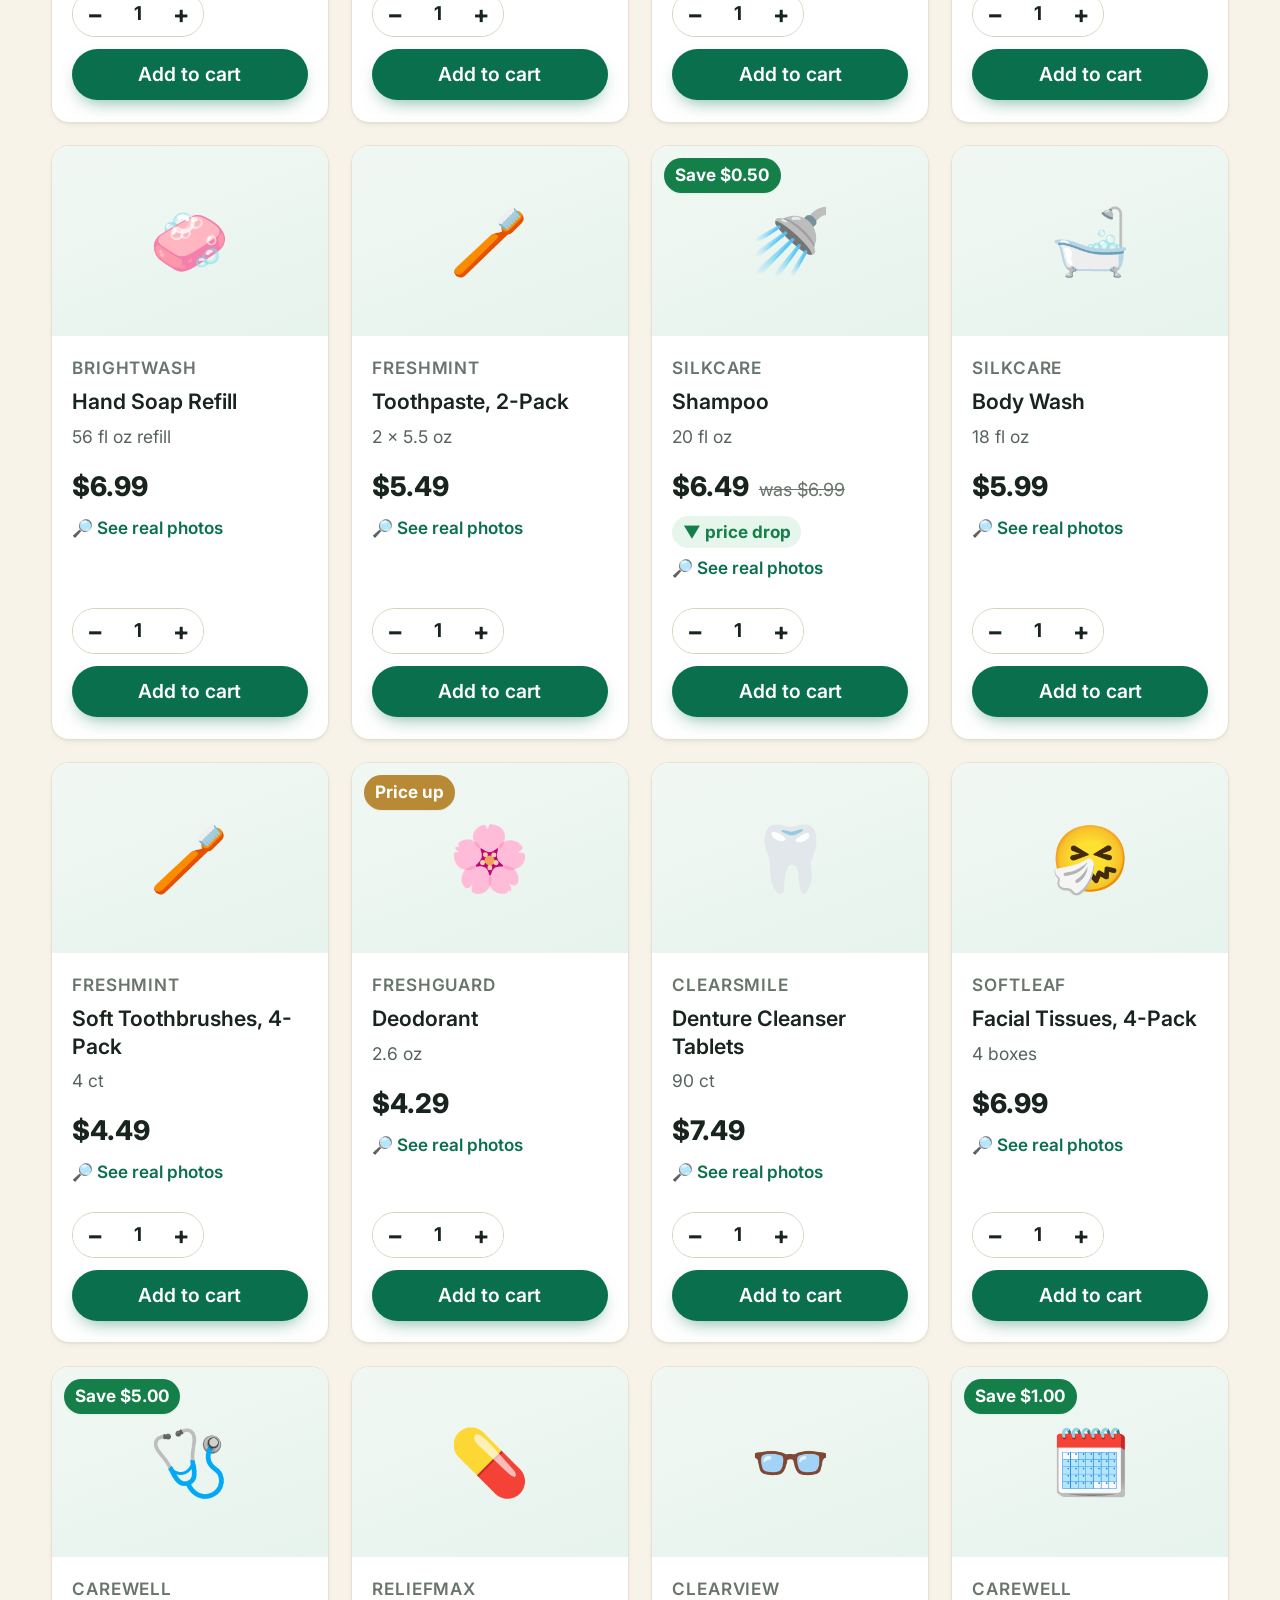
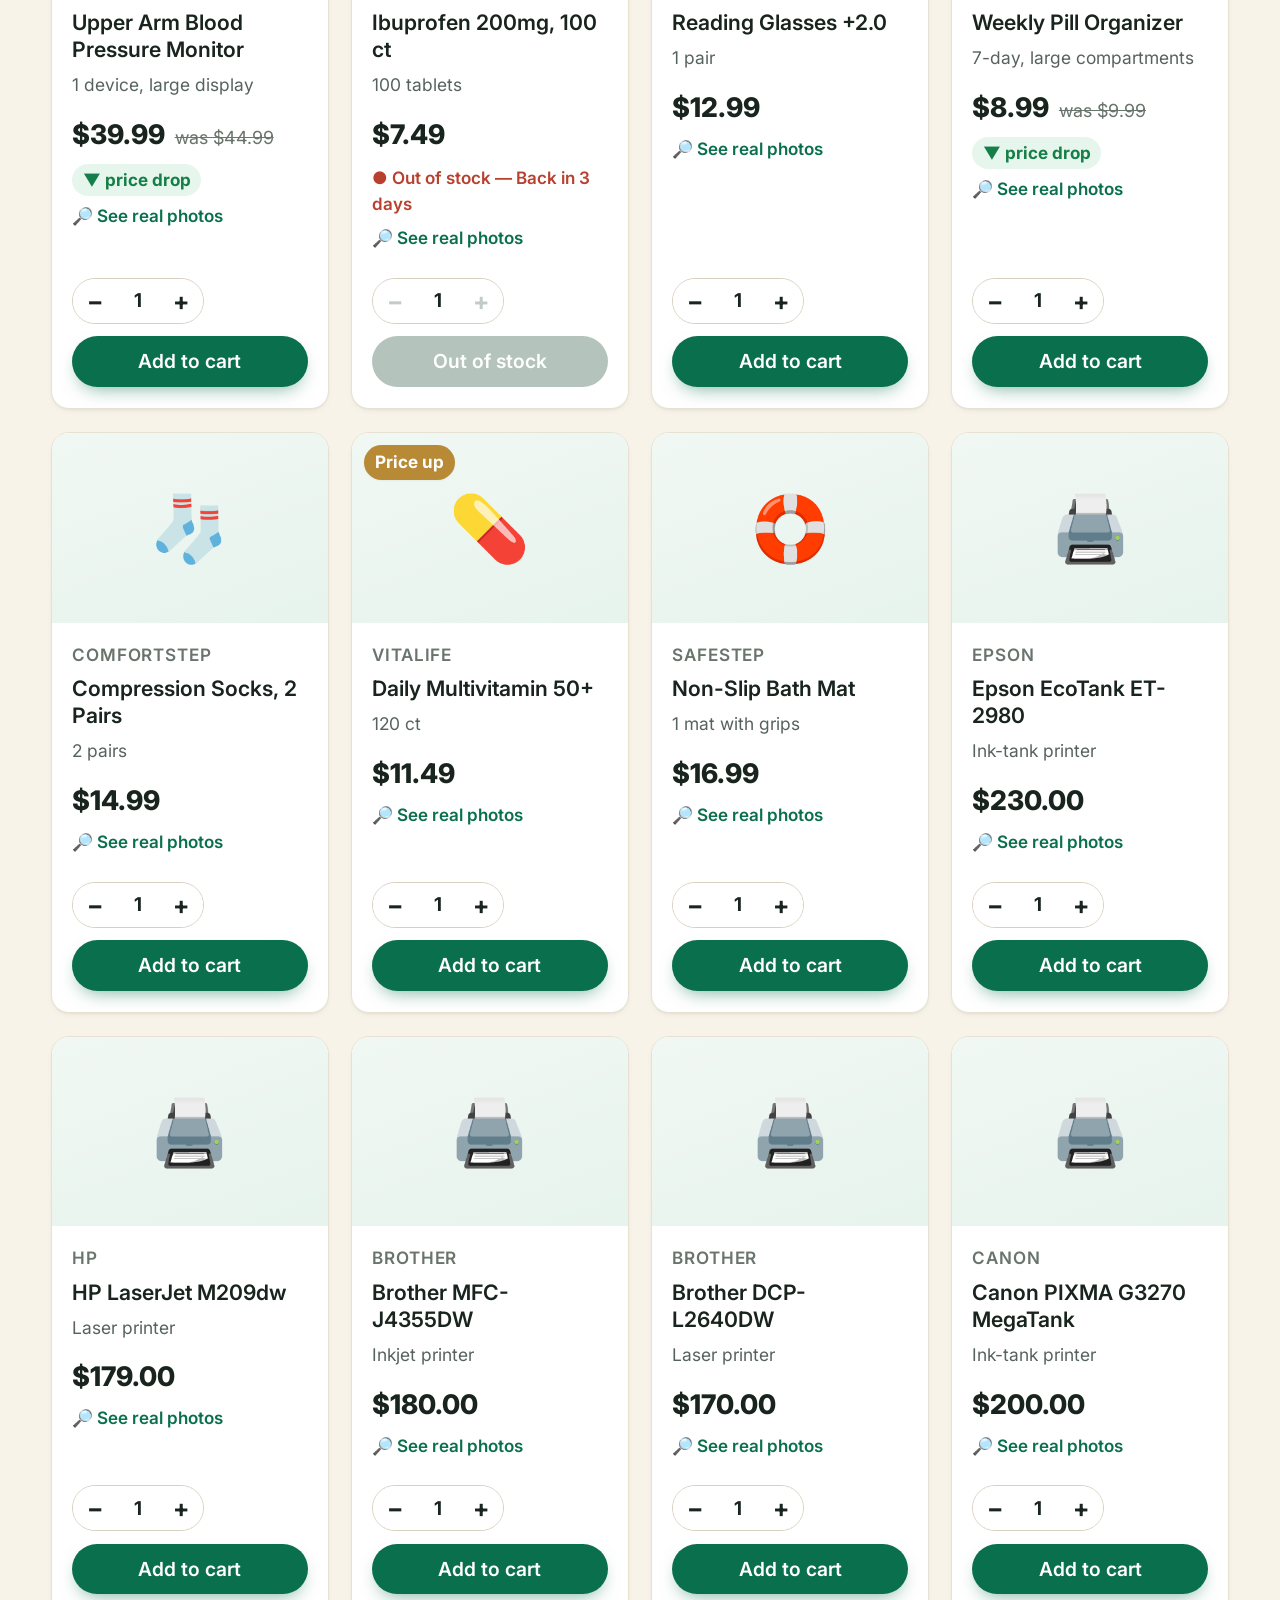
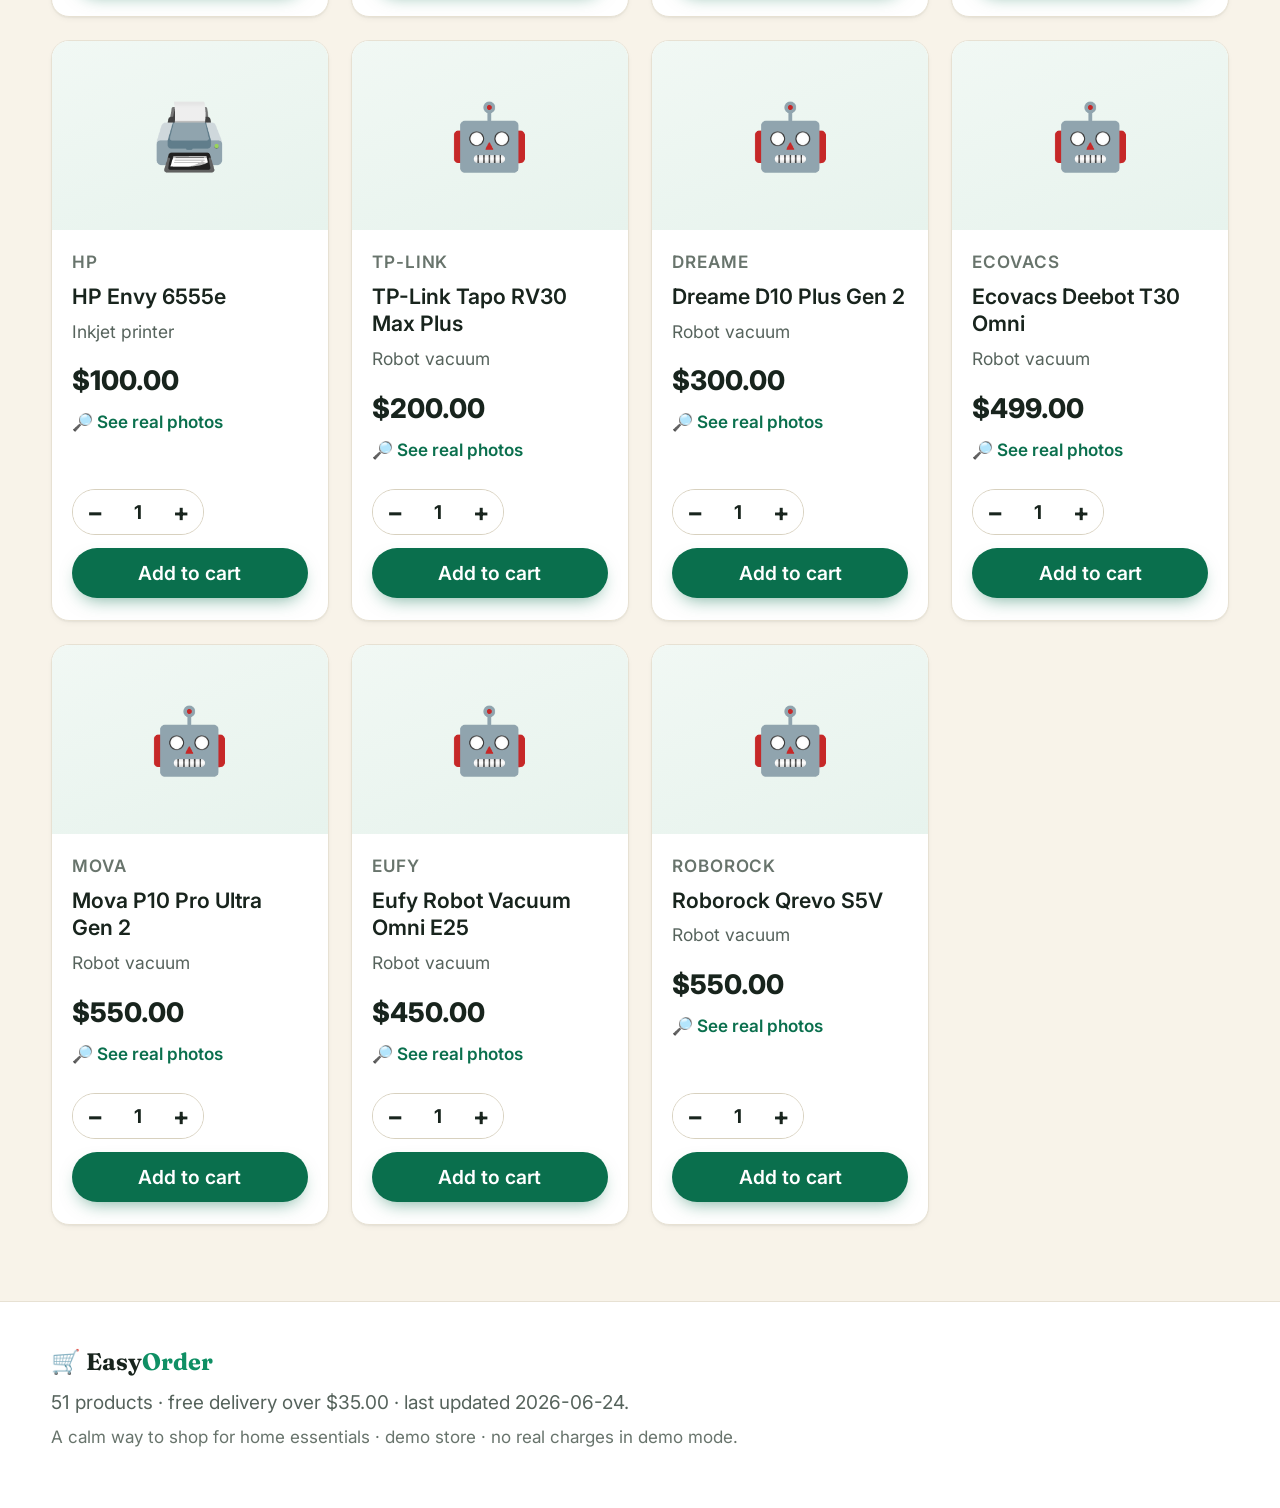
==== commit 27dadb31: "Design pass (Gemini r2): calmer proactive cards, clearer budget meter, chat polish Applied + reviewe" ====
--- a/index.html
+++ b/index.html
@@ -13,7 +13,7 @@
   <link rel="preconnect" href="https://fonts.googleapis.com" />
   <link rel="preconnect" href="https://fonts.gstatic.com" crossorigin />
   <link href="https://fonts.googleapis.com/css2?family=Fraunces:opsz,wght@9..144,500;9..144,600;9..144,700&family=Inter:wght@400;500;600;700&display=swap" rel="stylesheet" />
-  <link rel="stylesheet" href="store.css?v=6" />
+  <link rel="stylesheet" href="store.css?v=7" />
 </head>
 <body>
   <a class="skip-link" href="#shop">Skip to the shop</a>
--- a/store.css
+++ b/store.css
@@ -424,3 +424,24 @@
 .feat-add { border: 0; background: var(--accent); color: #fff; font-weight: 600; cursor: pointer; border-radius: 999px; padding: .42rem .9rem; min-height: 42px; font-size: .92rem; white-space: nowrap; }
 .feat-add:hover { background: var(--accent-dark); }
 @media (max-width: 600px) { .feat-card { flex-basis: 165px; } .feat-thumb { font-size: 2.3rem; } }
+
+/* ---------- Design pass (Gemini): proactive + budget + chat polish ---------- */
+/* Proactive "Looking out for you" cards: calmer, clearer hierarchy */
+.pcard { gap: .7rem; transition: transform .14s, box-shadow .18s; }
+.pcard:hover { transform: translateY(-1px); box-shadow: var(--shadow-sm); }
+.pcard-title { font-size: 1.15rem; margin-bottom: .15rem; }
+.pcard-dismiss { padding: .5rem .65rem; border: 1px solid var(--line-strong); background: transparent; color: var(--ink-soft); border-radius: 999px; min-width: 44px; min-height: 44px; transition: background .15s, border-color .15s, color .15s; }
+.pcard-dismiss:hover { background: var(--surface-2); border-color: var(--ink-soft); color: var(--ink); }
+/* Monthly budget card: clearer meter + figures */
+.meter { height: 16px; margin-top: .4rem; }
+.meter.over > span { background: var(--warn); }
+.budget-line { font-size: 1.05rem; margin-top: .6rem; }
+.budget-coach { font-size: 1rem; line-height: 1.4; }
+/* Chat typing indicator + empty states */
+.c-typing i { width: 10px; height: 10px; }
+.empty-state { padding: 3rem 1.5rem; font-size: 1.12rem; color: var(--ink-soft); }
+.empty-state p { margin-top: .8rem; line-height: 1.6; }
+.empty-emoji { font-size: 3.6rem; }
+.cart-empty { padding: 2.4rem 1.2rem; font-size: 1.12rem; color: var(--ink-soft); }
+.cart-empty p { margin-top: .7rem; line-height: 1.6; }
+@media (prefers-reduced-motion: reduce) { .pcard:hover { transform: none !important; } }
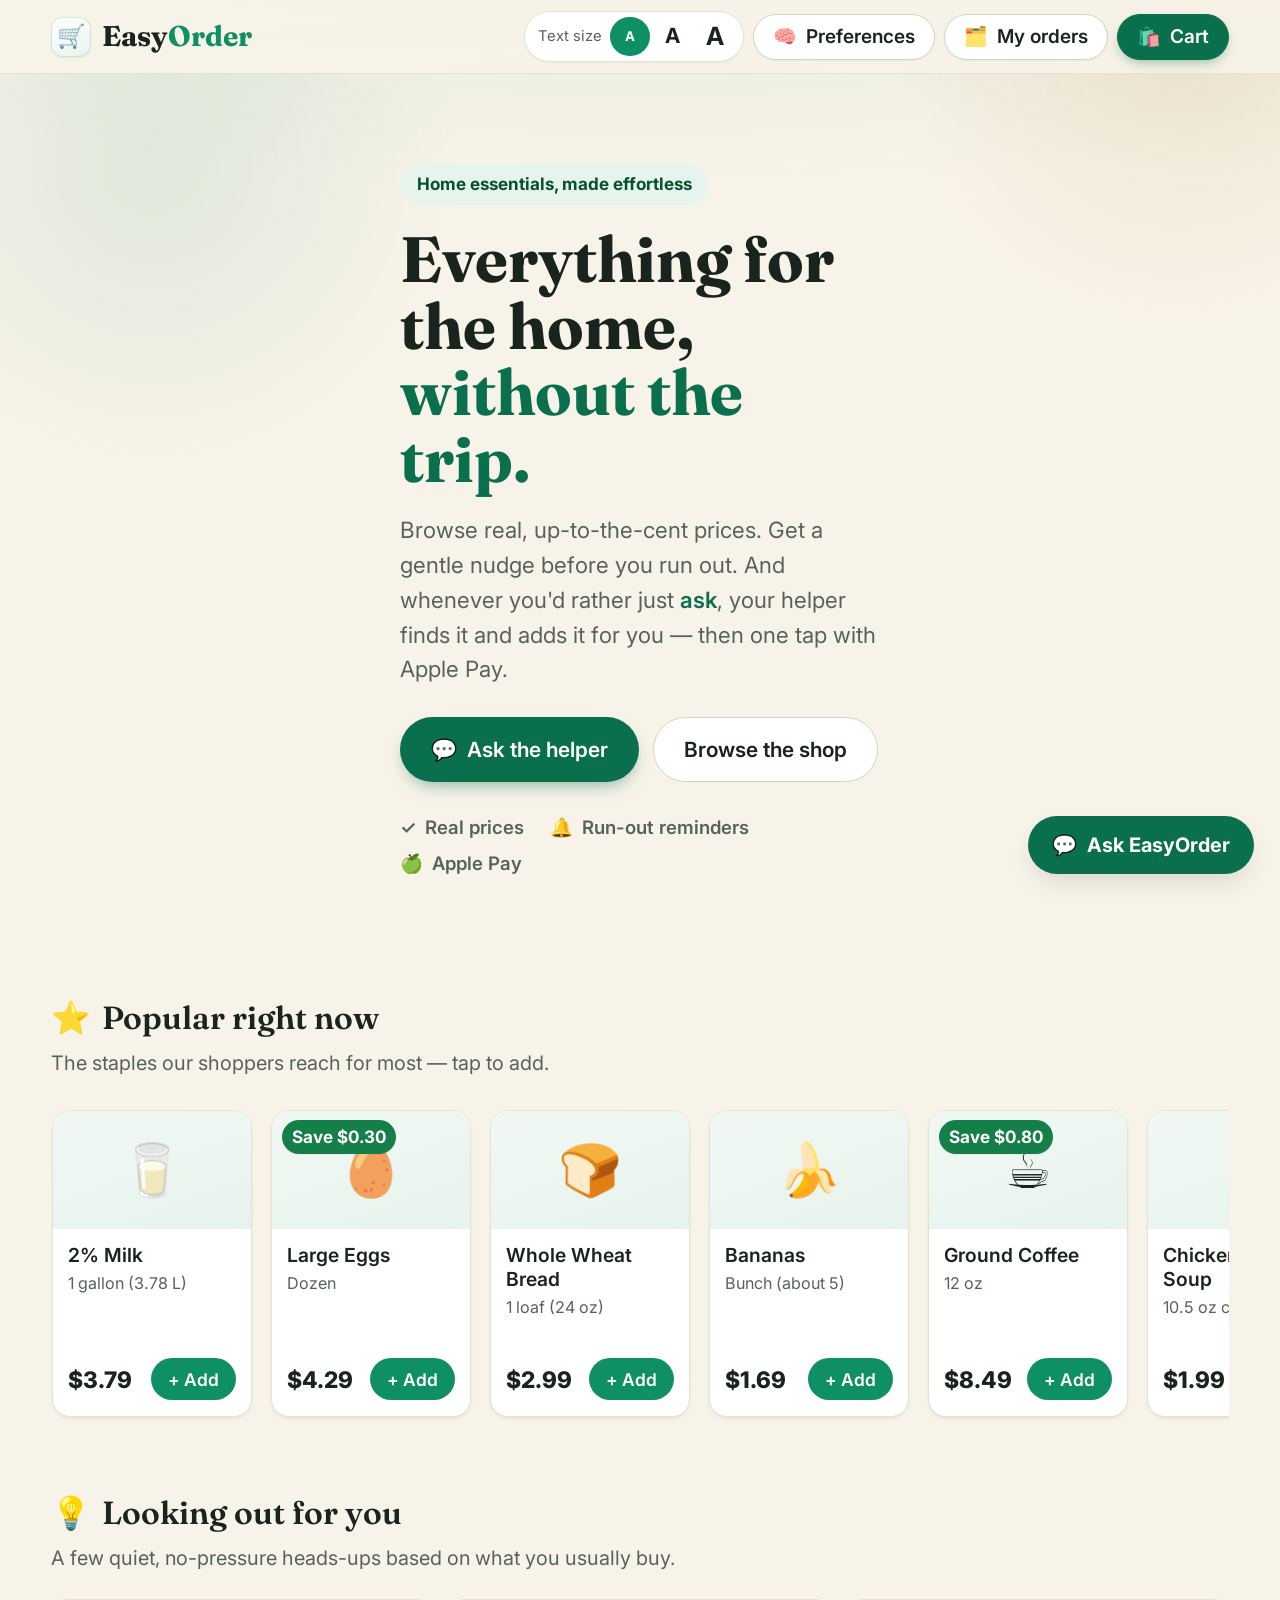
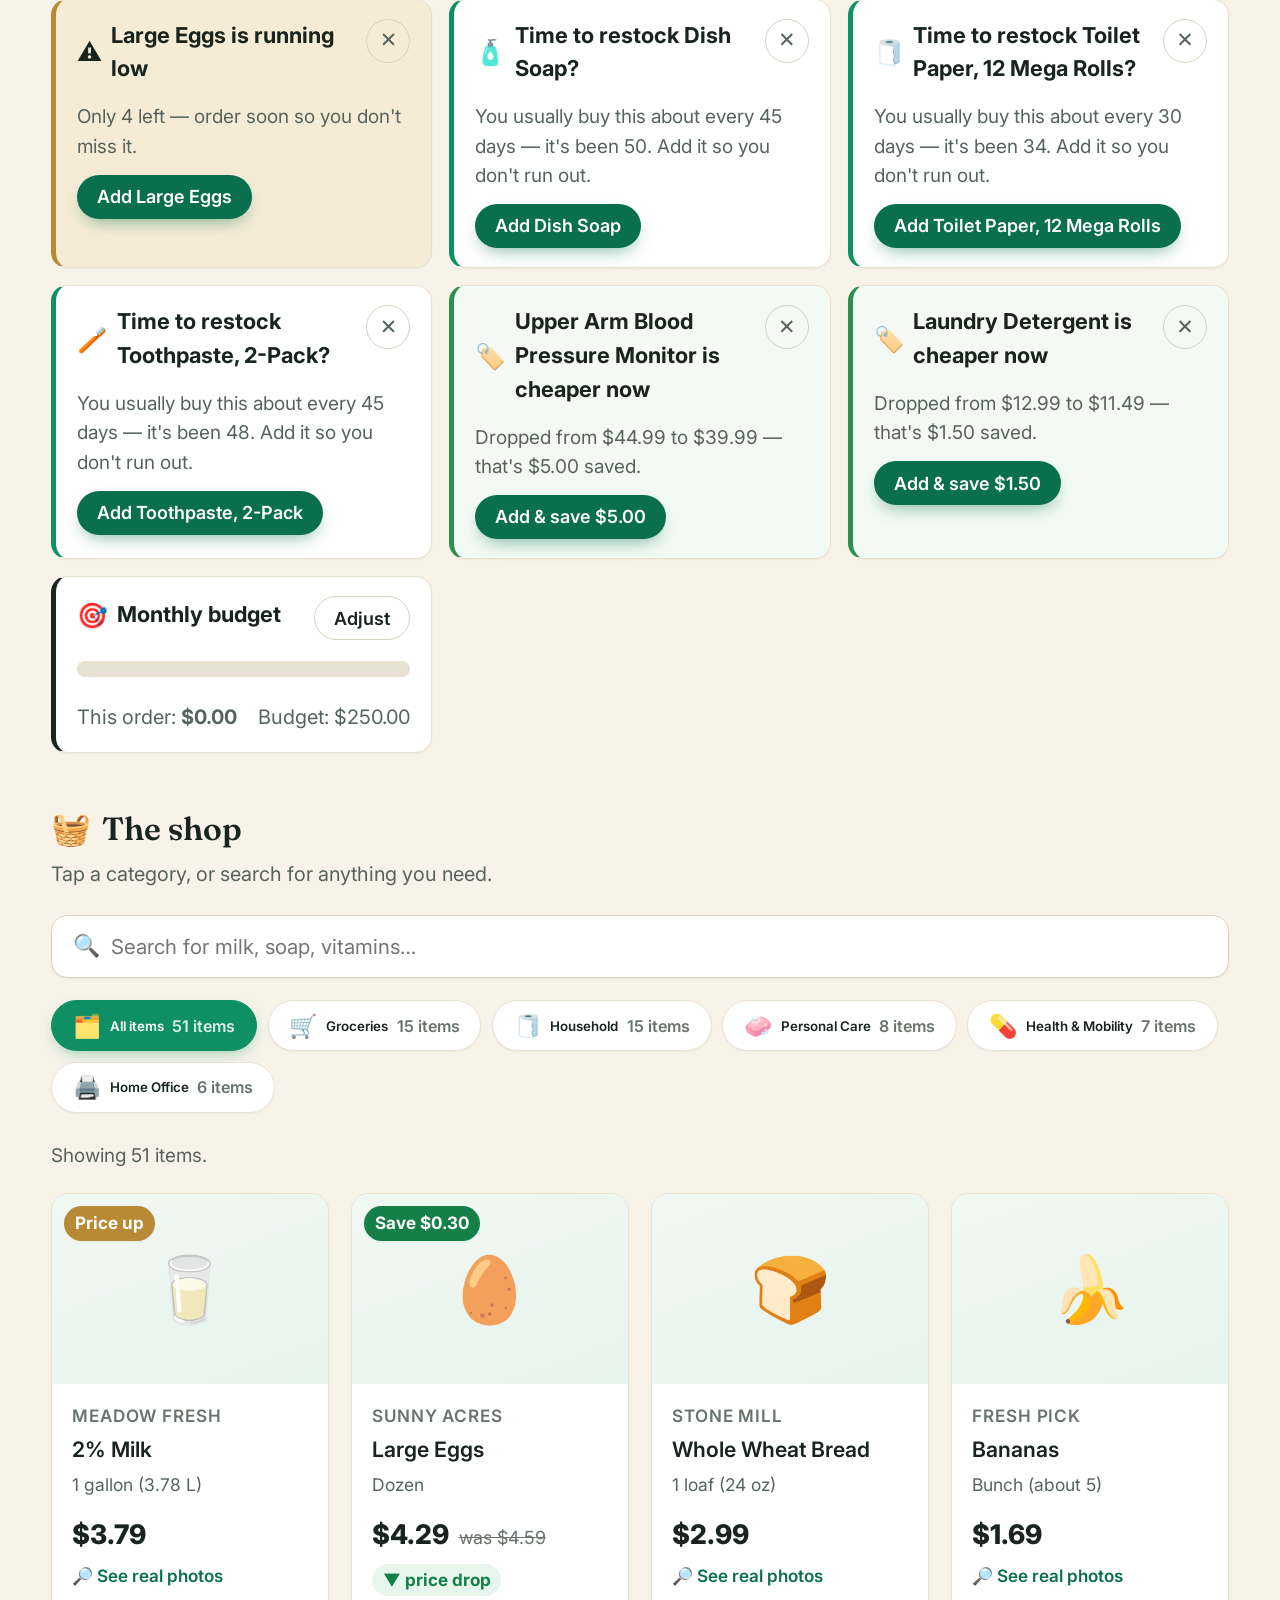
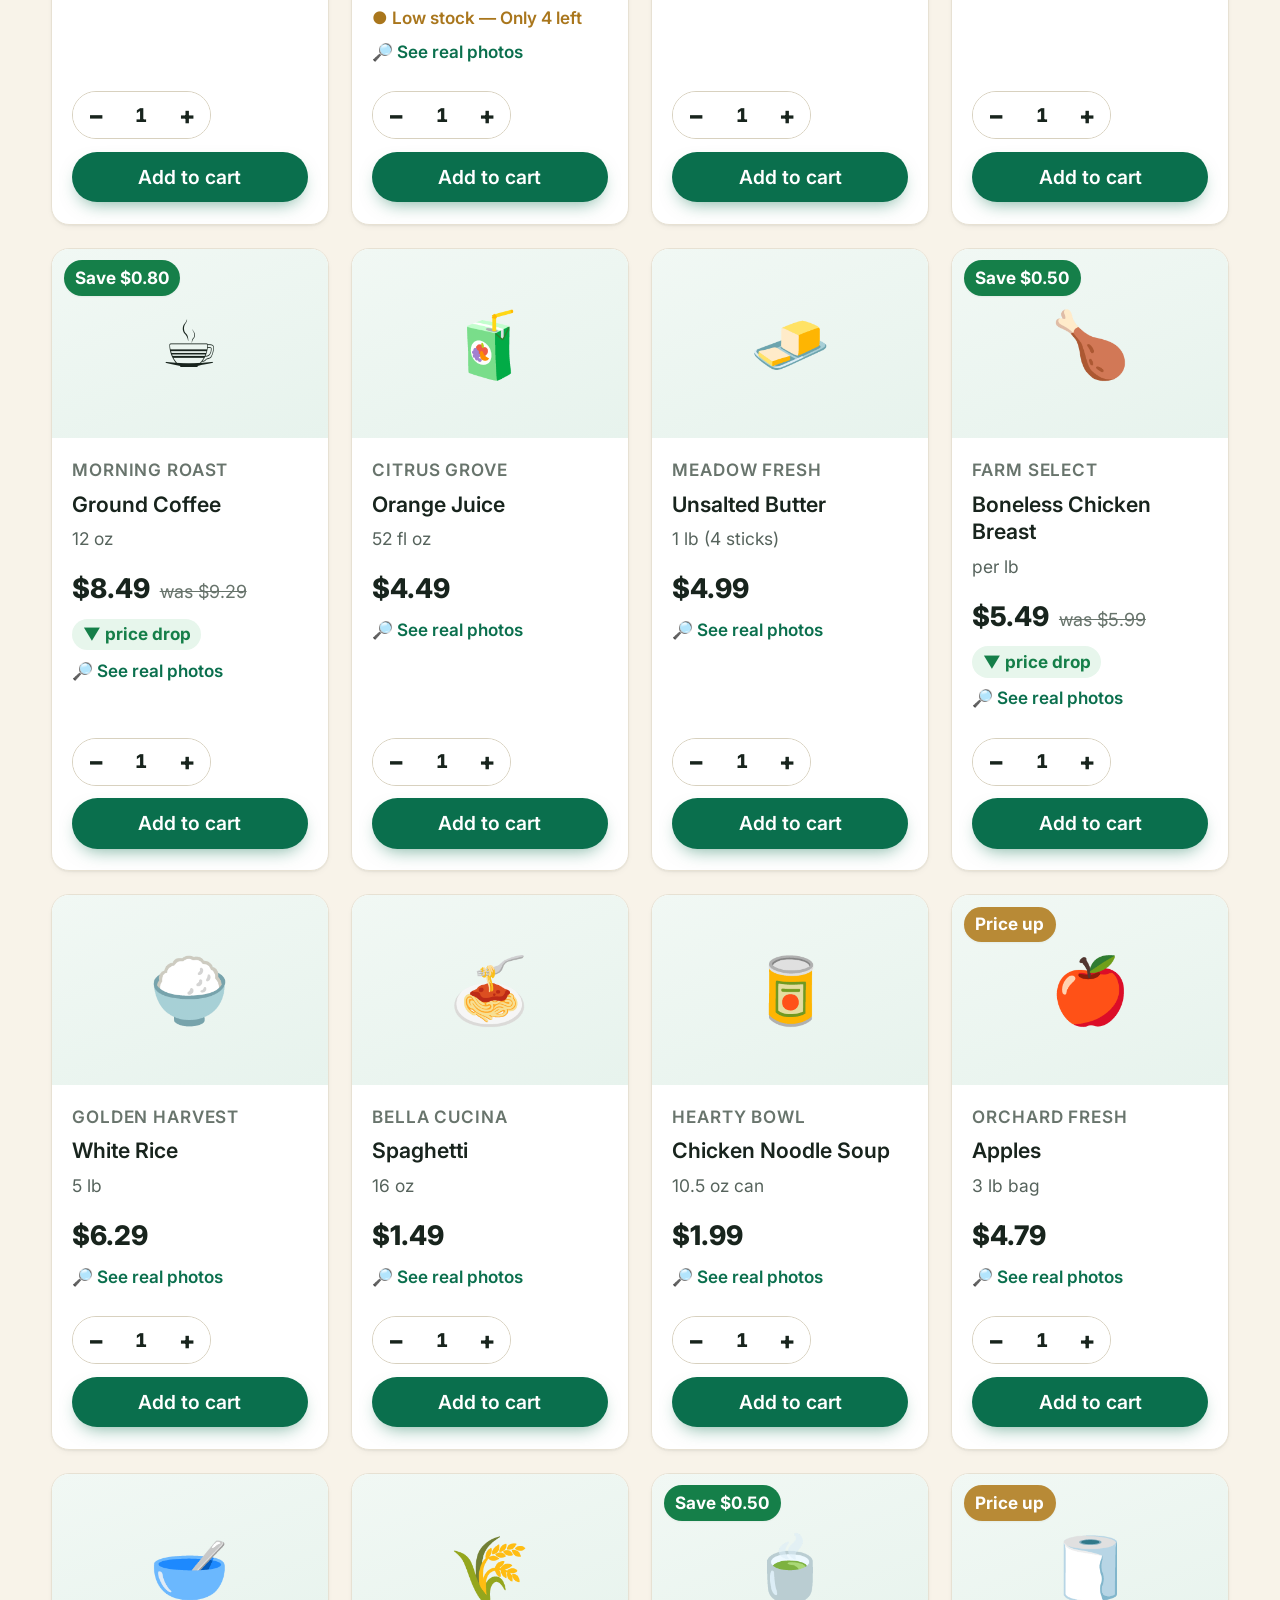
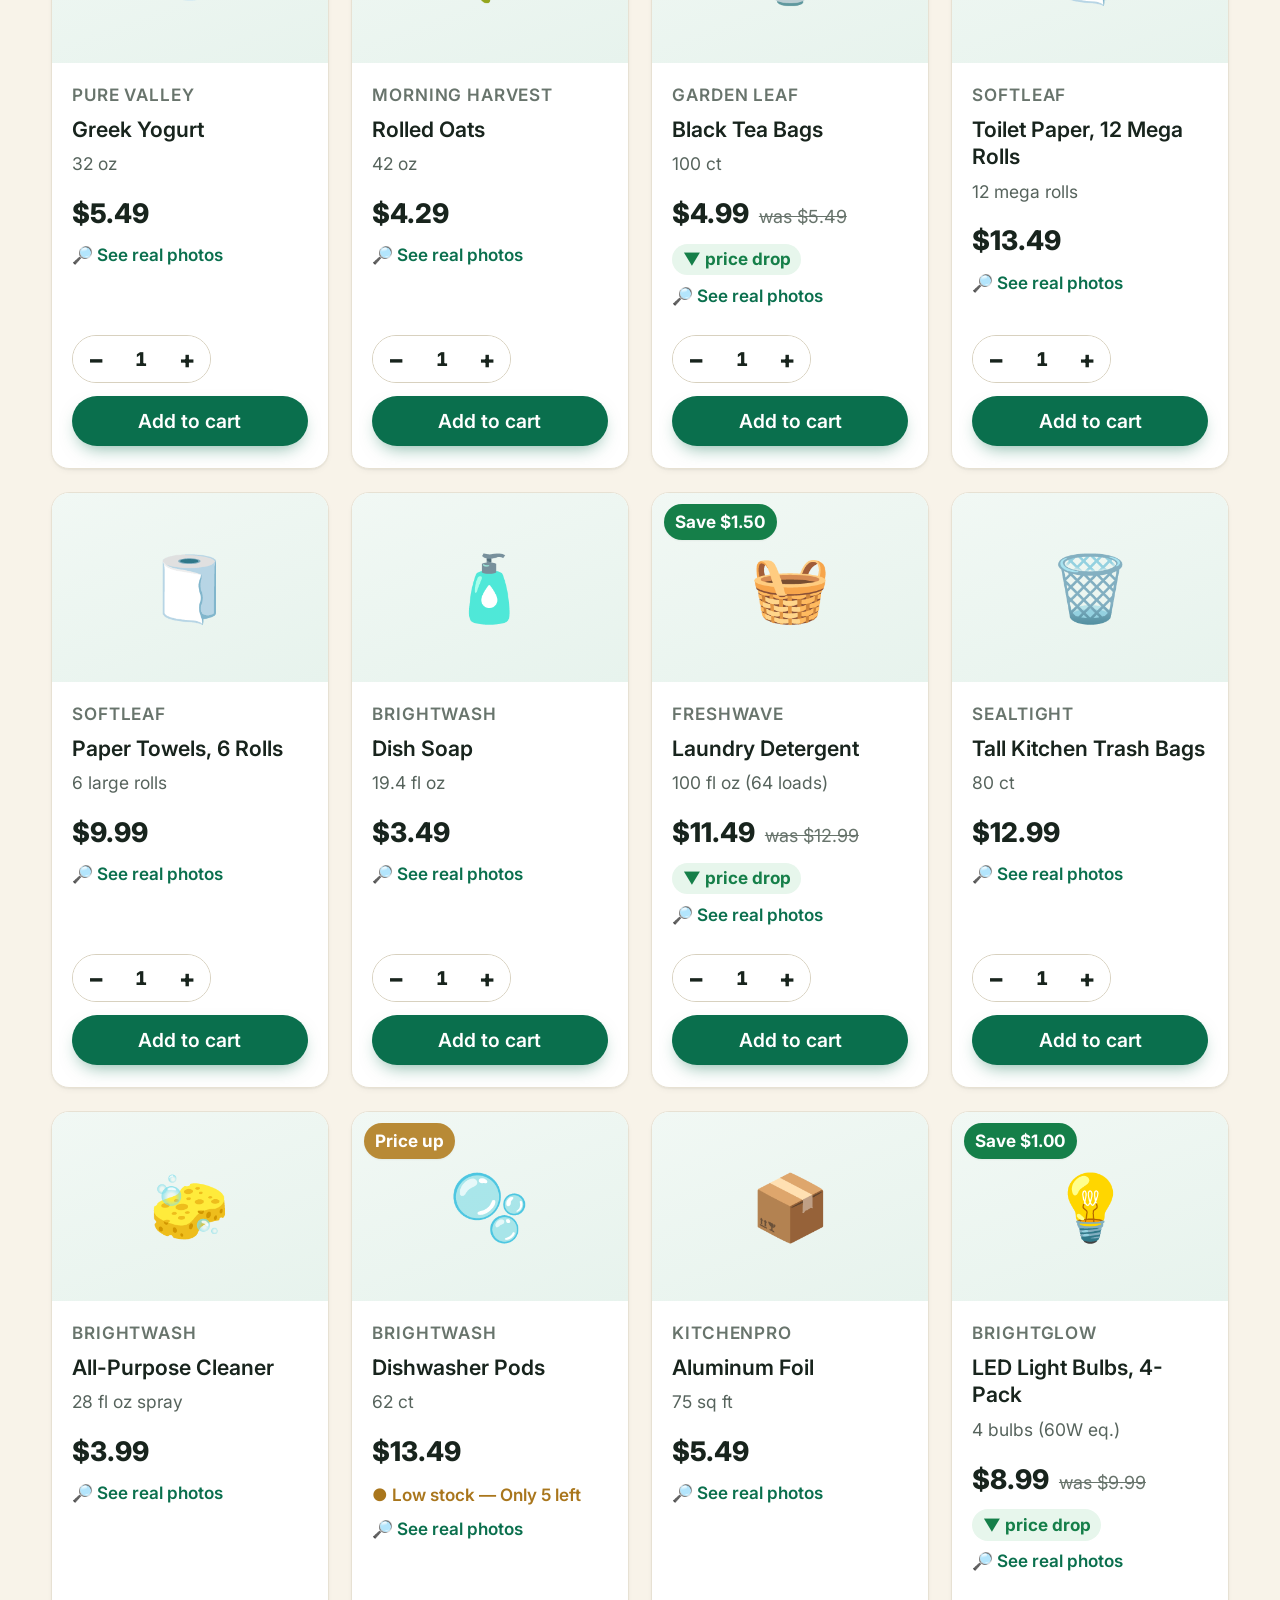
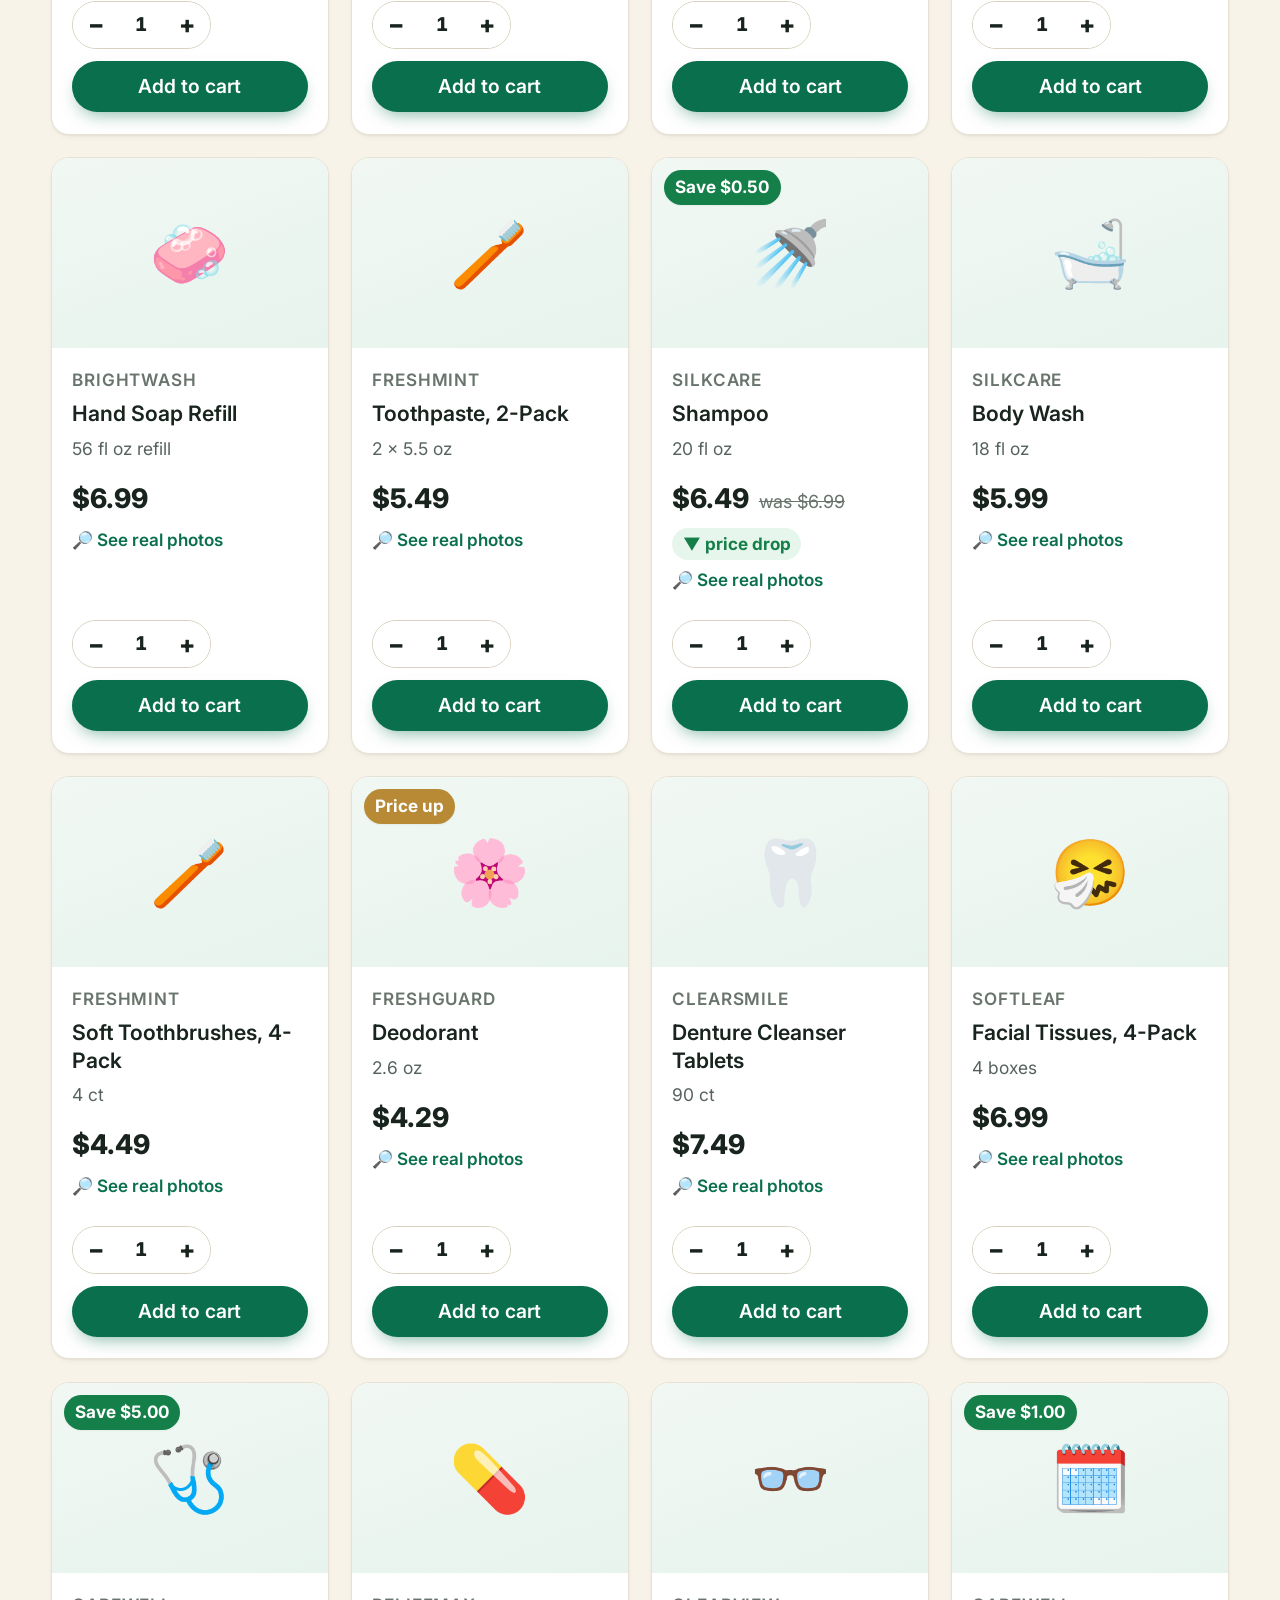
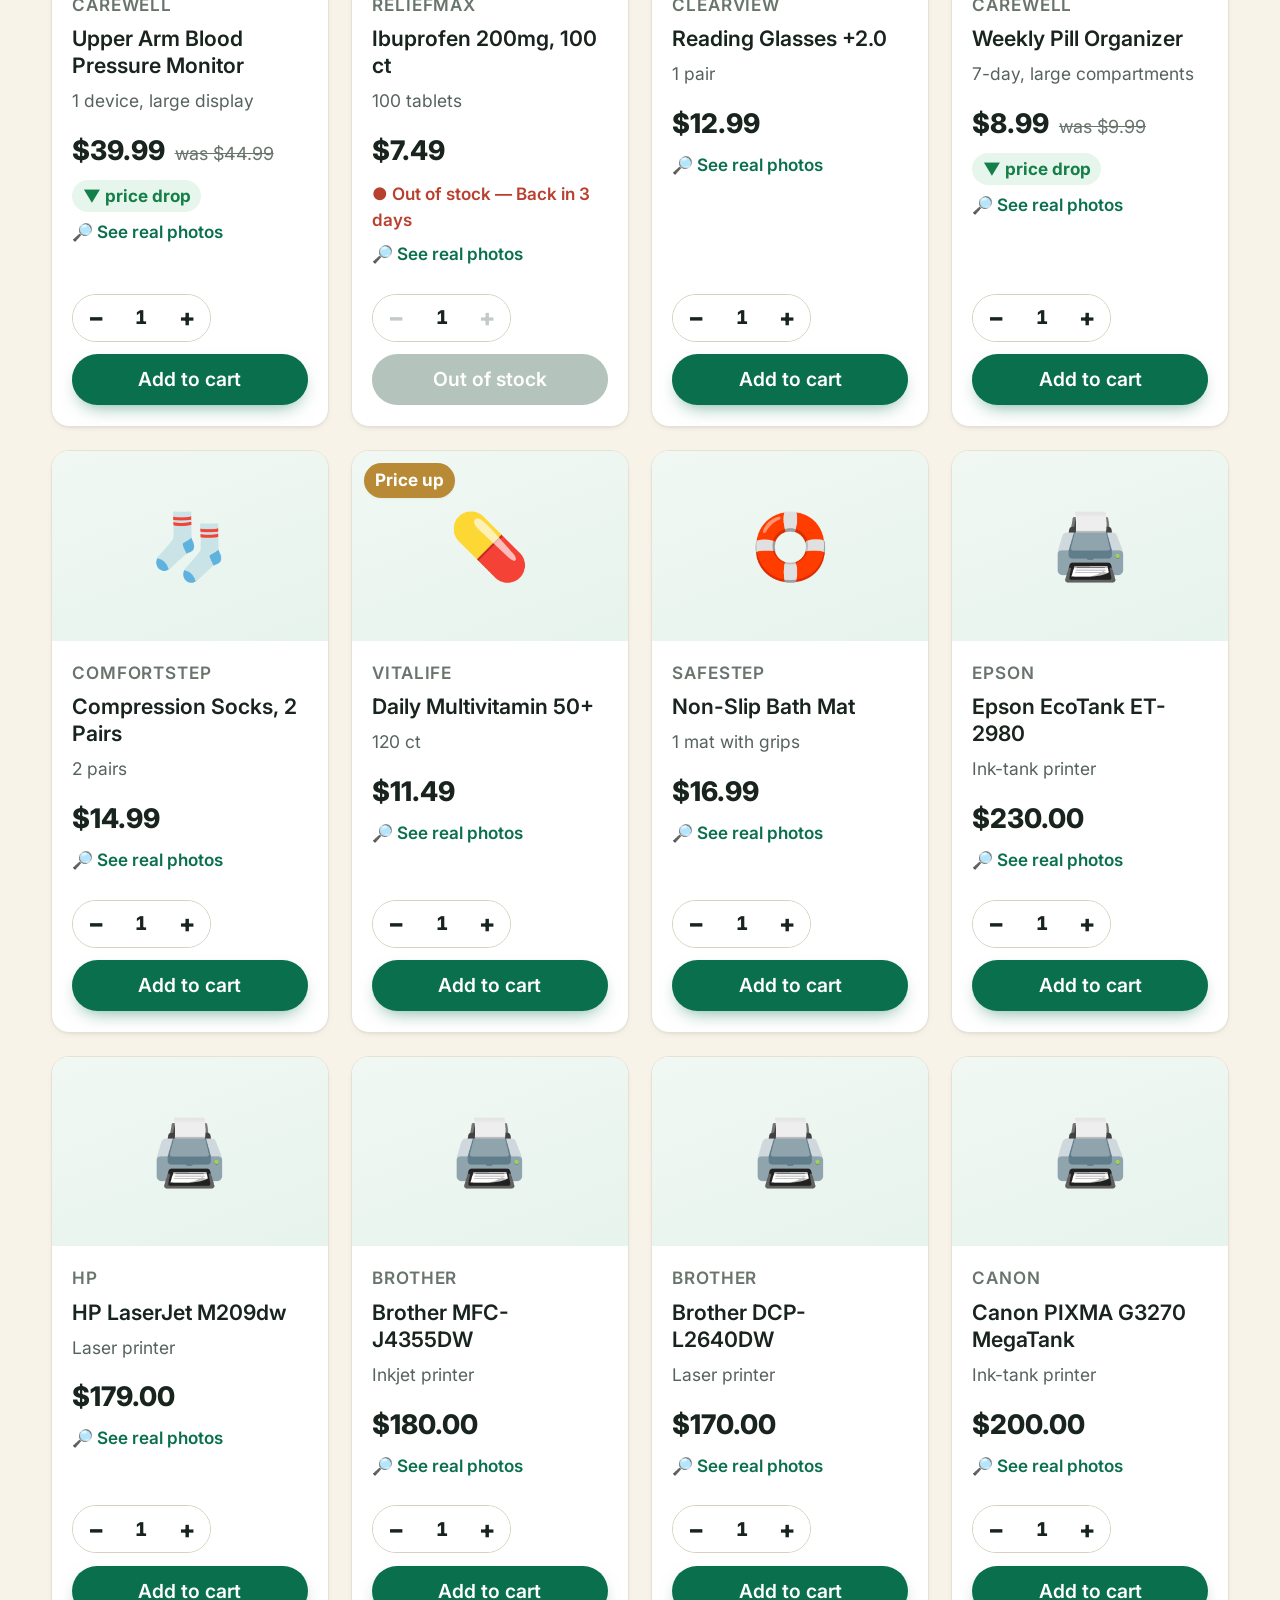
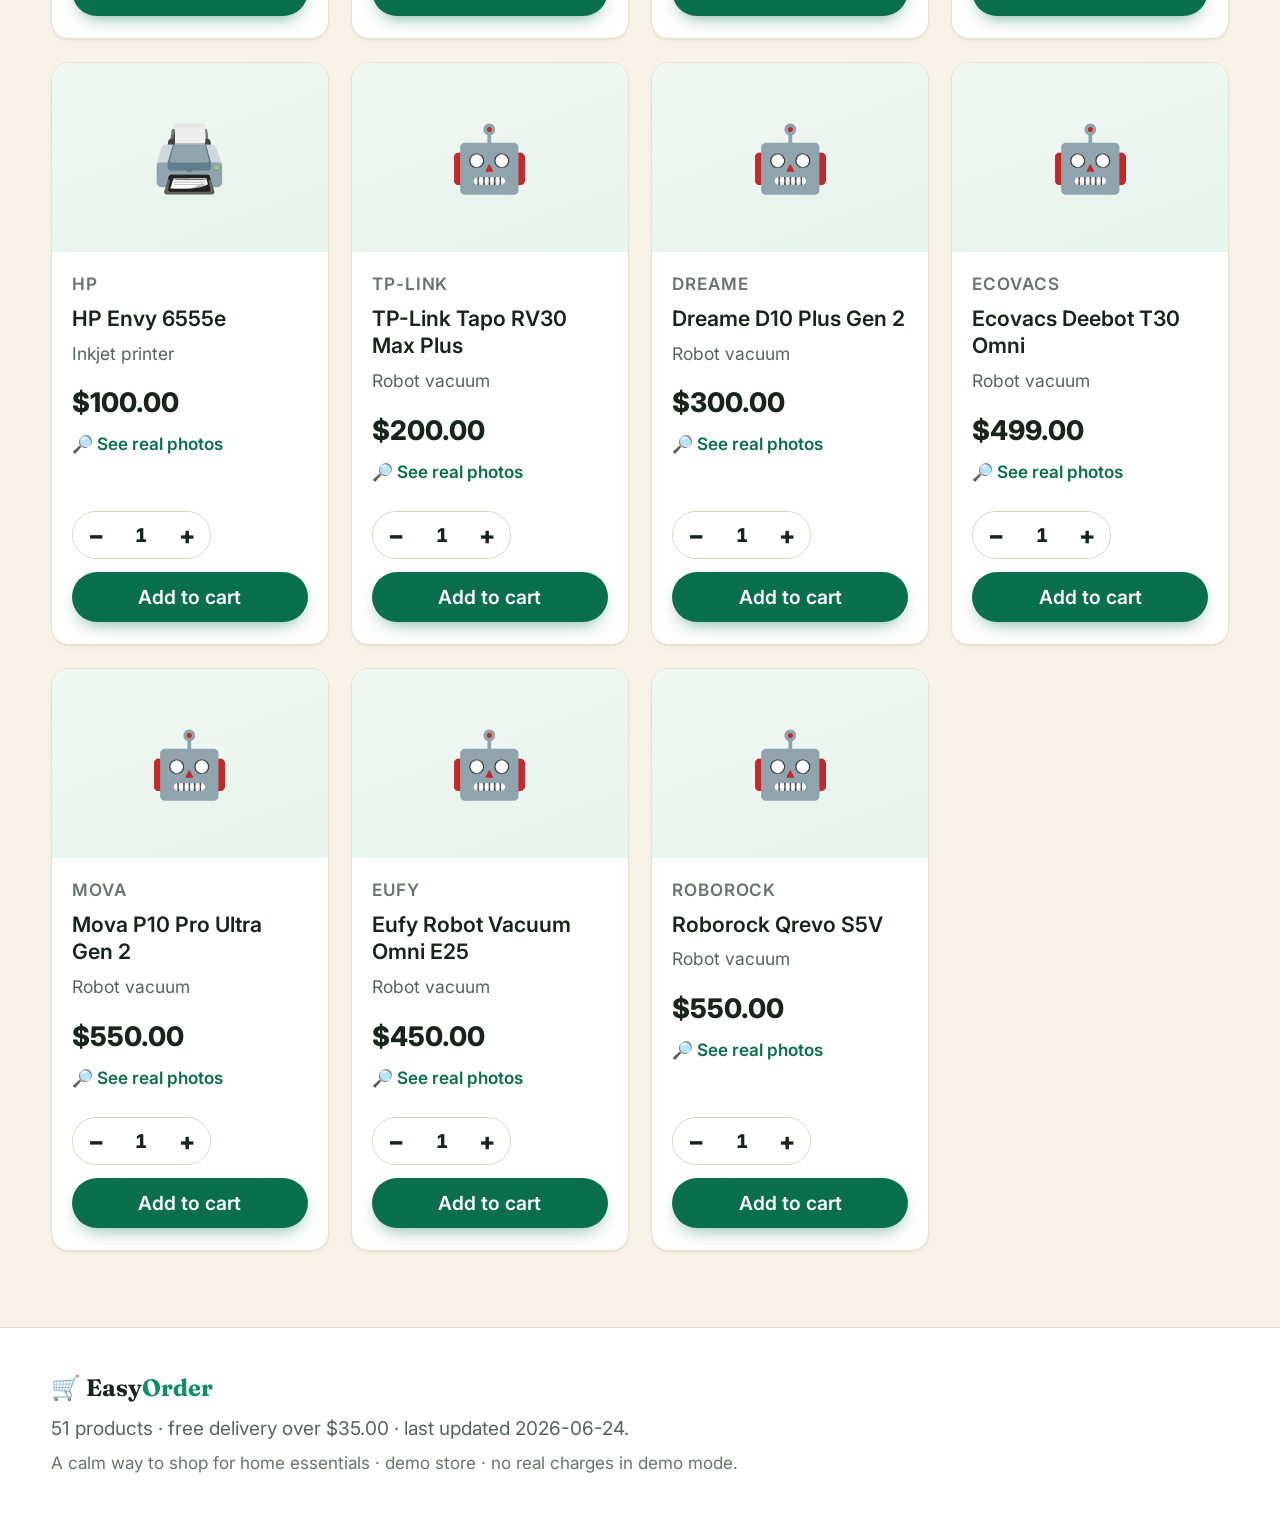
==== commit c1b1f00e: "Design pass (Codex r3): cart drawer + checkout polish - Grid-based cart lines: wrapping names, right" ====
--- a/index.html
+++ b/index.html
@@ -13,7 +13,7 @@
   <link rel="preconnect" href="https://fonts.googleapis.com" />
   <link rel="preconnect" href="https://fonts.gstatic.com" crossorigin />
   <link href="https://fonts.googleapis.com/css2?family=Fraunces:opsz,wght@9..144,500;9..144,600;9..144,700&family=Inter:wght@400;500;600;700&display=swap" rel="stylesheet" />
-  <link rel="stylesheet" href="store.css?v=7" />
+  <link rel="stylesheet" href="store.css?v=8" />
 </head>
 <body>
   <a class="skip-link" href="#shop">Skip to the shop</a>
--- a/store.css
+++ b/store.css
@@ -169,11 +169,11 @@
 .view-link { color: var(--accent-dark); font-weight: 600; text-decoration: none; font-size: .9rem; white-space: nowrap; }
 .view-link:hover { text-decoration: underline; }
 .product-foot { margin-top: auto; padding-top: 1rem; display: flex; flex-direction: column; gap: .65rem; }
-.qty { display: inline-flex; align-items: center; border: 1.5px solid var(--line-strong); border-radius: 999px; align-self: flex-start; overflow: hidden; }
-.qty button { width: 44px; height: 44px; border: 0; background: var(--surface); cursor: pointer; font-size: 1.3rem; font-weight: 700; color: var(--ink); }
+.qty { display: inline-flex; align-items: center; border: 1.5px solid var(--line-strong); border-radius: 999px; align-self: flex-start; overflow: hidden; background: var(--surface); min-height: 46px; }
+.qty button { width: 46px; height: 46px; border: 0; background: var(--surface); cursor: pointer; font-size: 1.28rem; font-weight: 800; color: var(--ink); line-height: 1; }
 .qty button:hover { background: var(--surface-2); }
 .qty button:disabled { color: #c2cbc6; cursor: not-allowed; }
-.qty output { min-width: 2.2rem; text-align: center; font-weight: 700; }
+.qty output { min-width: 2.35rem; text-align: center; font-weight: 800; font-variant-numeric: tabular-nums; }
 .empty-state { grid-column: 1/-1; text-align: center; padding: 2.5rem 1rem; color: var(--ink-soft); }
 .empty-emoji { font-size: 3rem; }
 
@@ -302,26 +302,31 @@
 
 /* ---------- Cart drawer ---------- */
 .drawer-backdrop, .modal-backdrop { position: fixed; inset: 0; background: rgba(16,28,22,.5); backdrop-filter: blur(2px); z-index: 90; animation: fade .2s ease; }
-.cart-drawer { position: fixed; top: 0; right: 0; height: 100%; width: min(440px, 100vw); z-index: 100; background: var(--paper); box-shadow: var(--shadow-lg); display: flex; flex-direction: column; animation: slidein .26s cubic-bezier(.2,.7,.2,1); }
+.cart-drawer { position: fixed; top: 0; right: 0; height: 100%; width: min(460px, 100vw); z-index: 100; background: var(--paper); box-shadow: var(--shadow-lg); display: flex; flex-direction: column; animation: slidein .26s cubic-bezier(.2,.7,.2,1); }
 @keyframes slidein { from { transform: translateX(100%); } to { transform: none; } }
-.drawer-head { display: flex; align-items: center; justify-content: space-between; padding: 1.1rem 1.25rem; background: var(--surface); border-bottom: 1px solid var(--line); }
-.drawer-head h2 { font-size: 1.45rem; }
-.drawer-body { flex: 1; overflow-y: auto; padding: 1.1rem 1.25rem; display: flex; flex-direction: column; gap: .7rem; }
-.drawer-foot { background: var(--surface); border-top: 1px solid var(--line); padding: 1.15rem 1.25rem 1.45rem; }
-.cart-line { display: flex; gap: .8rem; background: var(--surface); border: 1px solid var(--line); border-radius: var(--r); padding: .8rem; box-shadow: var(--shadow-xs); }
-.cart-line-emoji { font-size: 1.8rem; flex-shrink: 0; width: 2.9rem; height: 2.9rem; border-radius: 12px; background: var(--accent-soft); display: grid; place-items: center; }
-.cart-line-main { flex: 1; min-width: 0; }
-.cart-line-name { font-weight: 600; } .cart-line-unit { font-size: .88rem; color: var(--ink-soft); }
-.cart-line-bottom { display: flex; align-items: center; justify-content: space-between; margin-top: .5rem; gap: .5rem; }
-.cart-line-price { font-weight: 700; }
-.cart-remove { border: 0; background: transparent; color: var(--danger); cursor: pointer; font-size: .9rem; font-weight: 600; }
+.drawer-head { display: flex; align-items: center; justify-content: space-between; gap: 1rem; padding: 1.15rem 1.35rem; background: var(--surface); border-bottom: 1px solid var(--line); }
+.drawer-head h2 { font-size: 1.5rem; line-height: 1.15; }
+.drawer-body { flex: 1; overflow-y: auto; padding: 1.15rem 1.35rem; display: flex; flex-direction: column; gap: .85rem; }
+.drawer-foot { background: var(--surface); border-top: 1px solid var(--line-strong); padding: 1.1rem 1.35rem max(1.35rem, env(safe-area-inset-bottom)); box-shadow: 0 -10px 24px -22px rgba(24, 36, 29, .35); }
+.drawer-foot .btn { min-height: 54px; font-size: 1.08rem; }
+.cart-line { display: grid; grid-template-columns: 3rem minmax(0, 1fr); gap: .85rem; background: var(--surface); border: 1px solid var(--line); border-radius: var(--r); padding: .9rem; box-shadow: var(--shadow-xs); }
+.cart-line-emoji { font-size: 1.75rem; flex-shrink: 0; width: 3rem; height: 3rem; border-radius: 12px; background: var(--accent-soft); display: grid; place-items: center; }
+.cart-line-main { flex: 1; min-width: 0; display: flex; flex-direction: column; gap: .2rem; }
+.cart-line-name { font-weight: 700; line-height: 1.28; overflow-wrap: anywhere; }
+.cart-line-unit { font-size: .9rem; color: var(--ink-soft); line-height: 1.35; }
+.cart-line-bottom { display: grid; grid-template-columns: auto minmax(4.8rem, 1fr); align-items: center; margin-top: .65rem; gap: .7rem; }
+.cart-line-bottom .qty { align-self: center; }
+.cart-line-price { font-weight: 800; text-align: right; font-variant-numeric: tabular-nums; white-space: nowrap; }
+.cart-remove { border: 0; background: transparent; color: var(--danger); cursor: pointer; font-size: .92rem; font-weight: 700; min-height: 46px; padding: .35rem .5rem; border-radius: 999px; align-self: flex-start; }
+.cart-remove:hover { background: #fbecea; }
 .cart-empty { text-align: center; color: var(--ink-soft); padding: 2.5rem 1rem; }
-.summary-row { display: flex; justify-content: space-between; font-size: 1.04rem; margin: .35rem 0; color: var(--ink-soft); }
-.summary-row span:last-child { color: var(--ink); font-weight: 600; }
-.summary-row.total { font-size: 1.35rem; font-weight: 800; border-top: 1.5px solid var(--line-strong); padding-top: .7rem; margin-top: .7rem; color: var(--ink); }
-.free-ship-note { font-size: .92rem; color: var(--accent-dark); background: var(--accent-soft); padding: .6rem .85rem; border-radius: 11px; margin: .6rem 0; }
+.summary-row { display: flex; justify-content: space-between; align-items: baseline; gap: 1rem; font-size: 1.04rem; margin: .38rem 0; color: var(--ink-soft); }
+.summary-row span:last-child { color: var(--ink); font-weight: 700; text-align: right; font-variant-numeric: tabular-nums; white-space: nowrap; }
+.summary-row.total { font-size: 1.55rem; font-weight: 900; border-top: 1.5px solid var(--line-strong); padding-top: .85rem; margin-top: .85rem; color: var(--ink); letter-spacing: 0; }
+.summary-row.total span:last-child { color: var(--accent-deep); font-weight: 900; }
+.free-ship-note { font-size: .95rem; line-height: 1.45; color: var(--accent-dark); background: var(--accent-soft); padding: .75rem .9rem; border-radius: 12px; margin: .75rem 0; border: 1px solid rgba(15,143,100,.14); }
 .over-budget-note { font-size: .92rem; color: var(--warn); background: var(--warn-soft); padding: .6rem .85rem; border-radius: 11px; margin: .6rem 0; }
-.apple-pay { width: 100%; background: #000; color: #fff; border: 0; border-radius: 999px; min-height: 58px; font-size: 1.2rem; font-weight: 600; cursor: pointer; display: inline-flex; align-items: center; justify-content: center; gap: .5rem; margin-top: .5rem; }
+.apple-pay { width: 100%; background: #000; color: #fff; border: 0; border-radius: 999px; min-height: 58px; font-size: 1.2rem; font-weight: 700; cursor: pointer; display: inline-flex; align-items: center; justify-content: center; gap: .5rem; margin-top: .65rem; box-shadow: 0 9px 18px -12px rgba(0,0,0,.65); }
 .apple-pay:hover { background: #1a1a1a; }
 
 /* ---------- Modal ---------- */
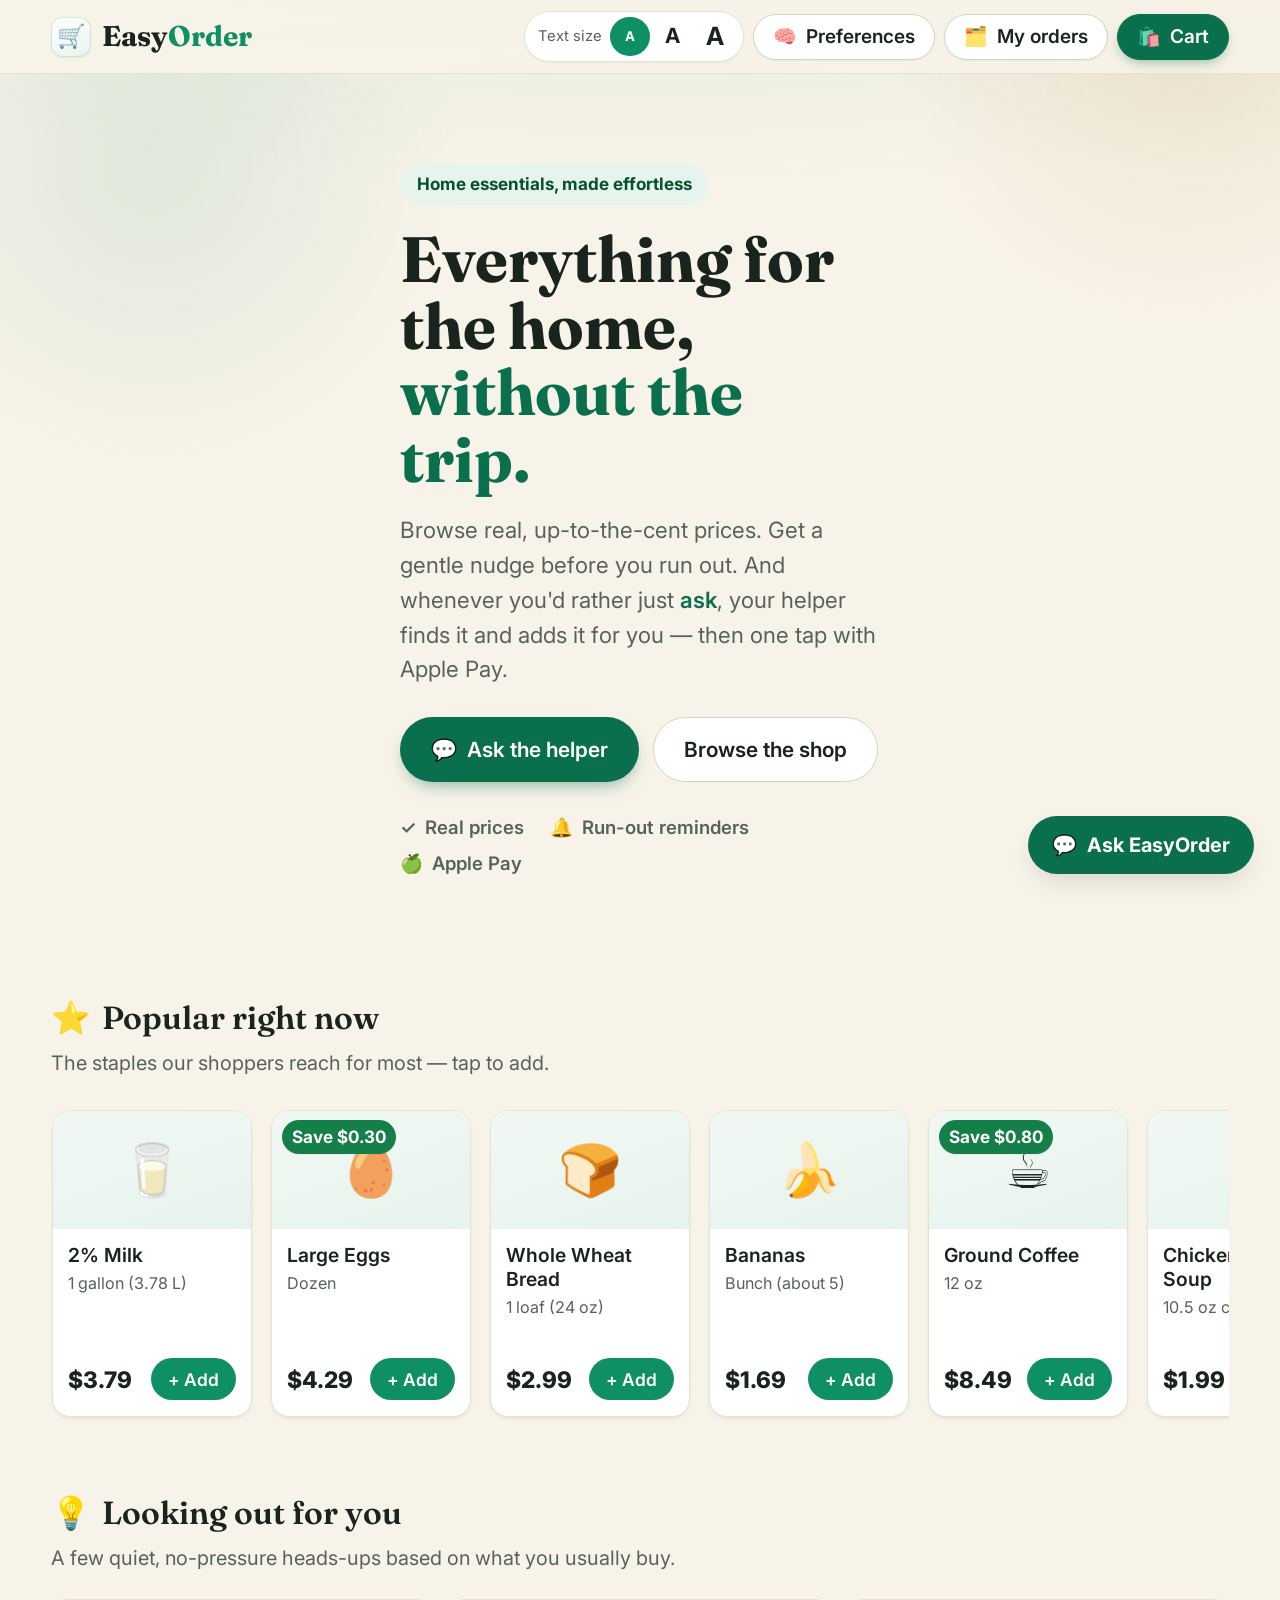
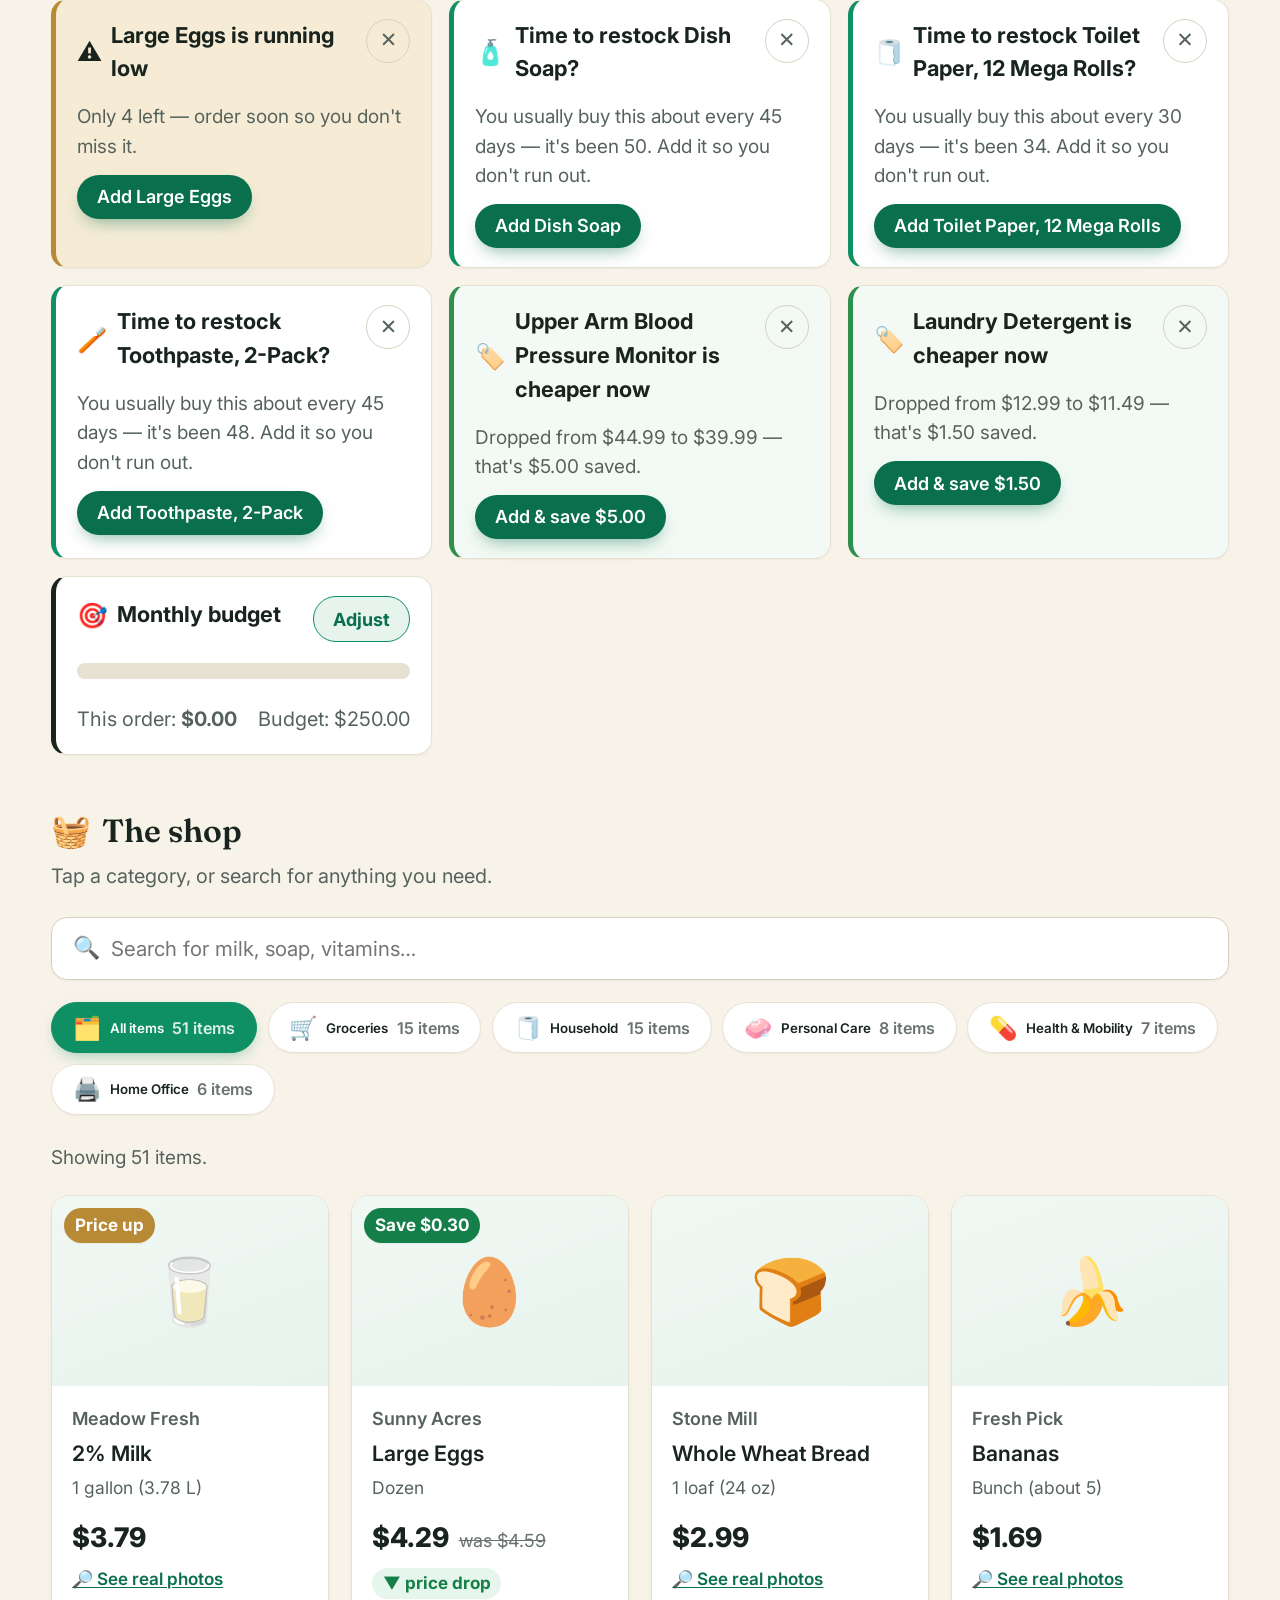
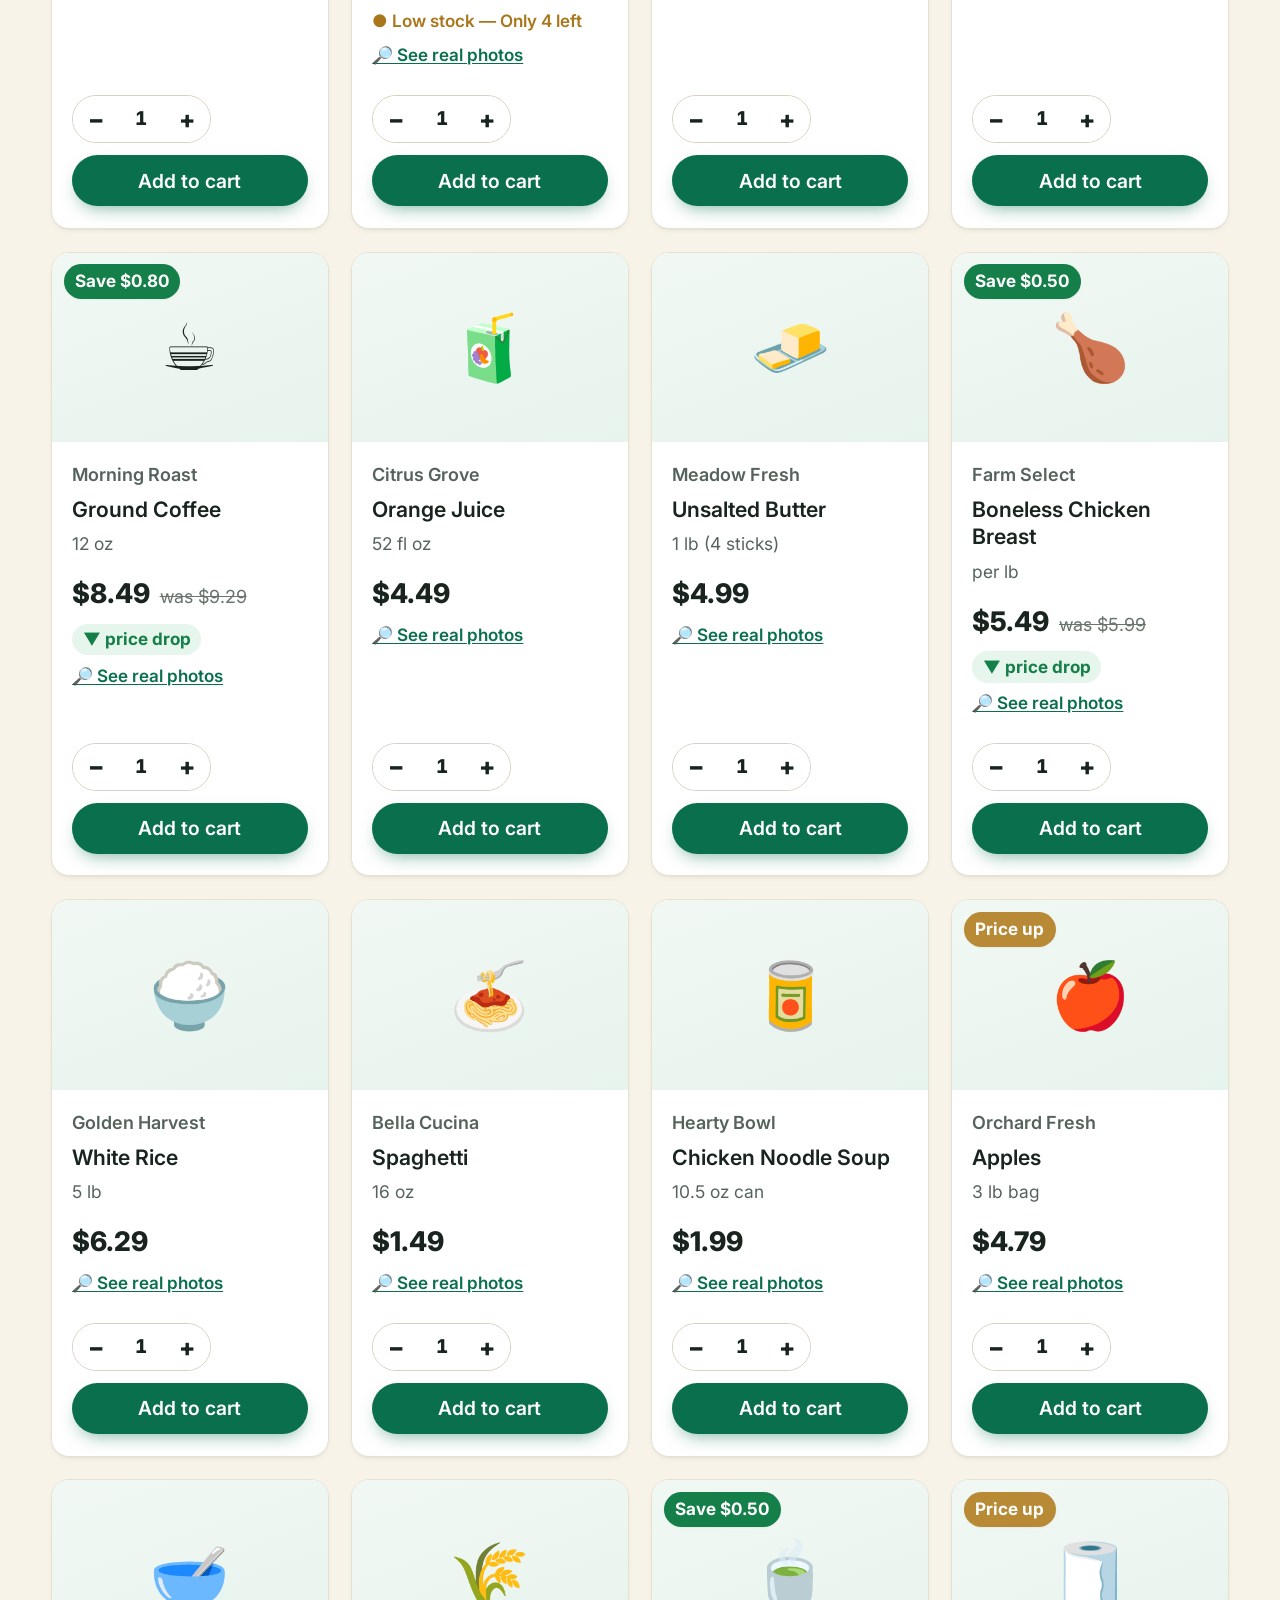
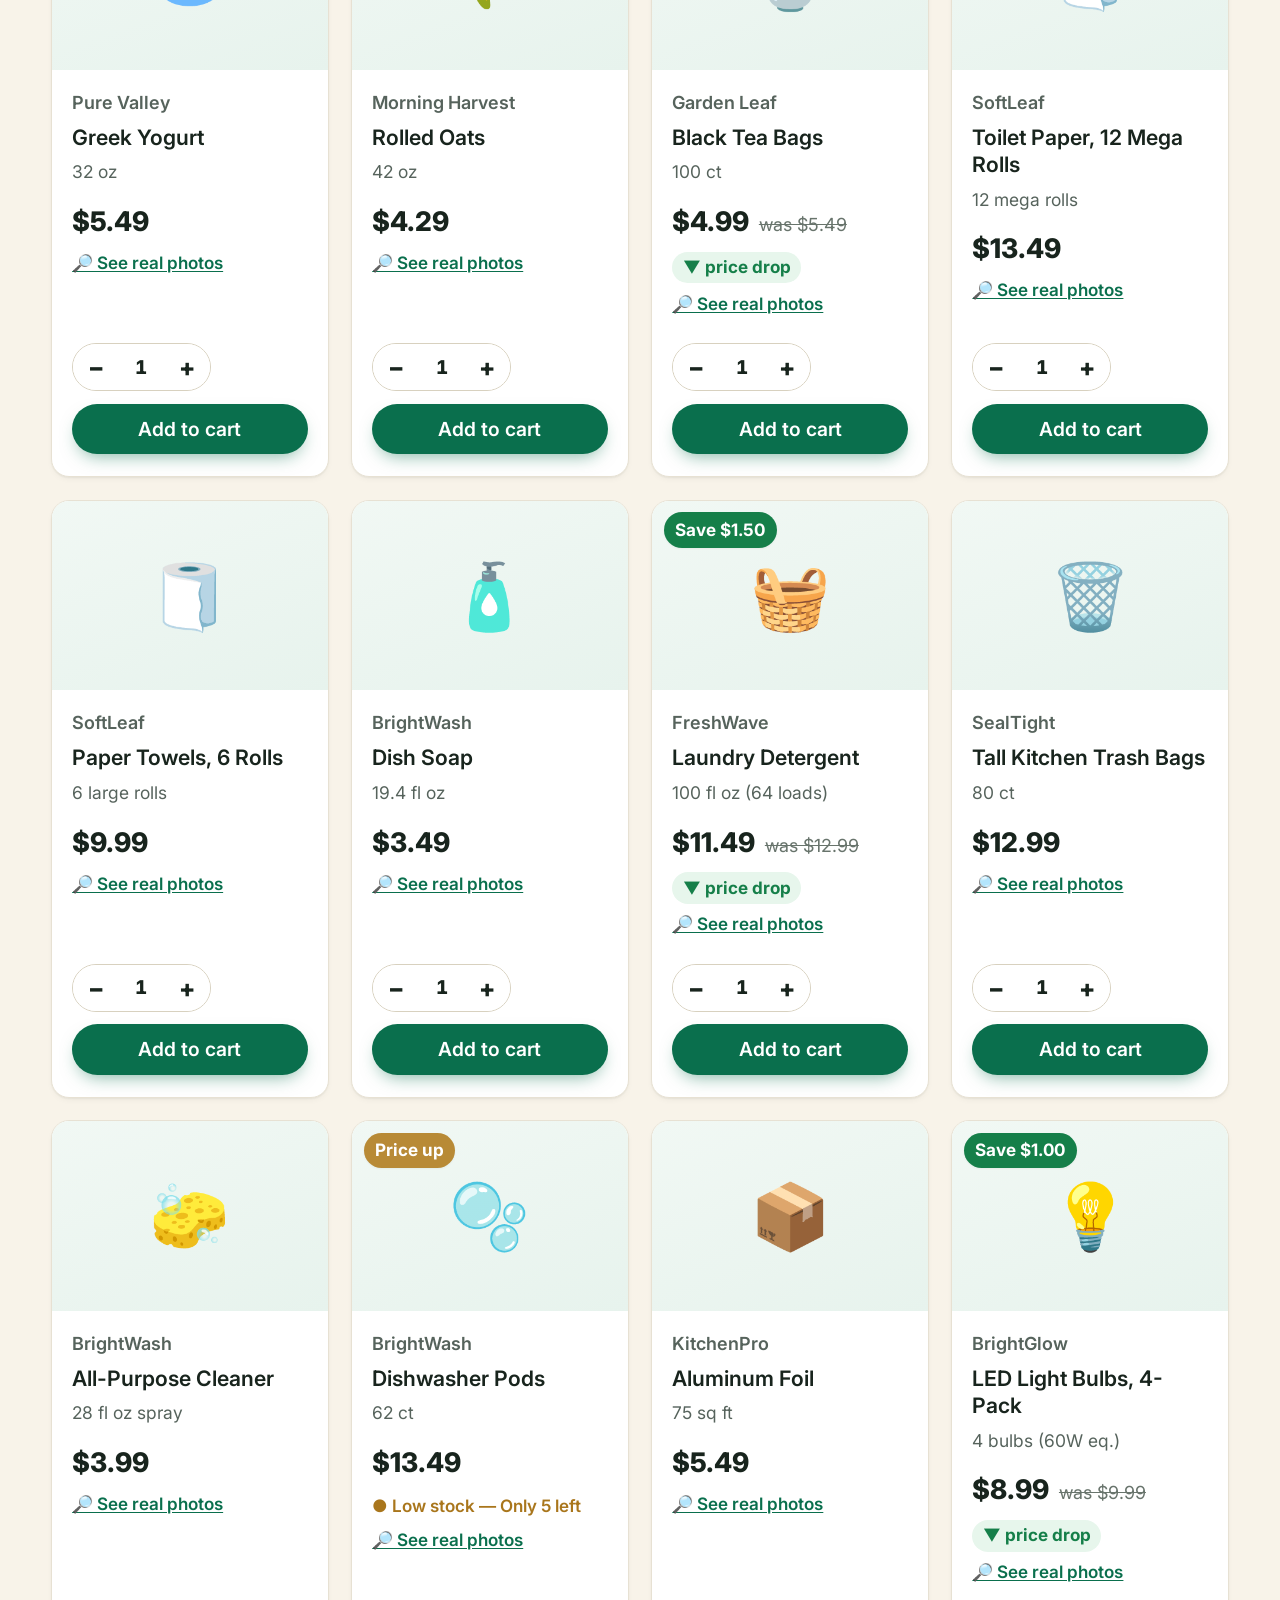
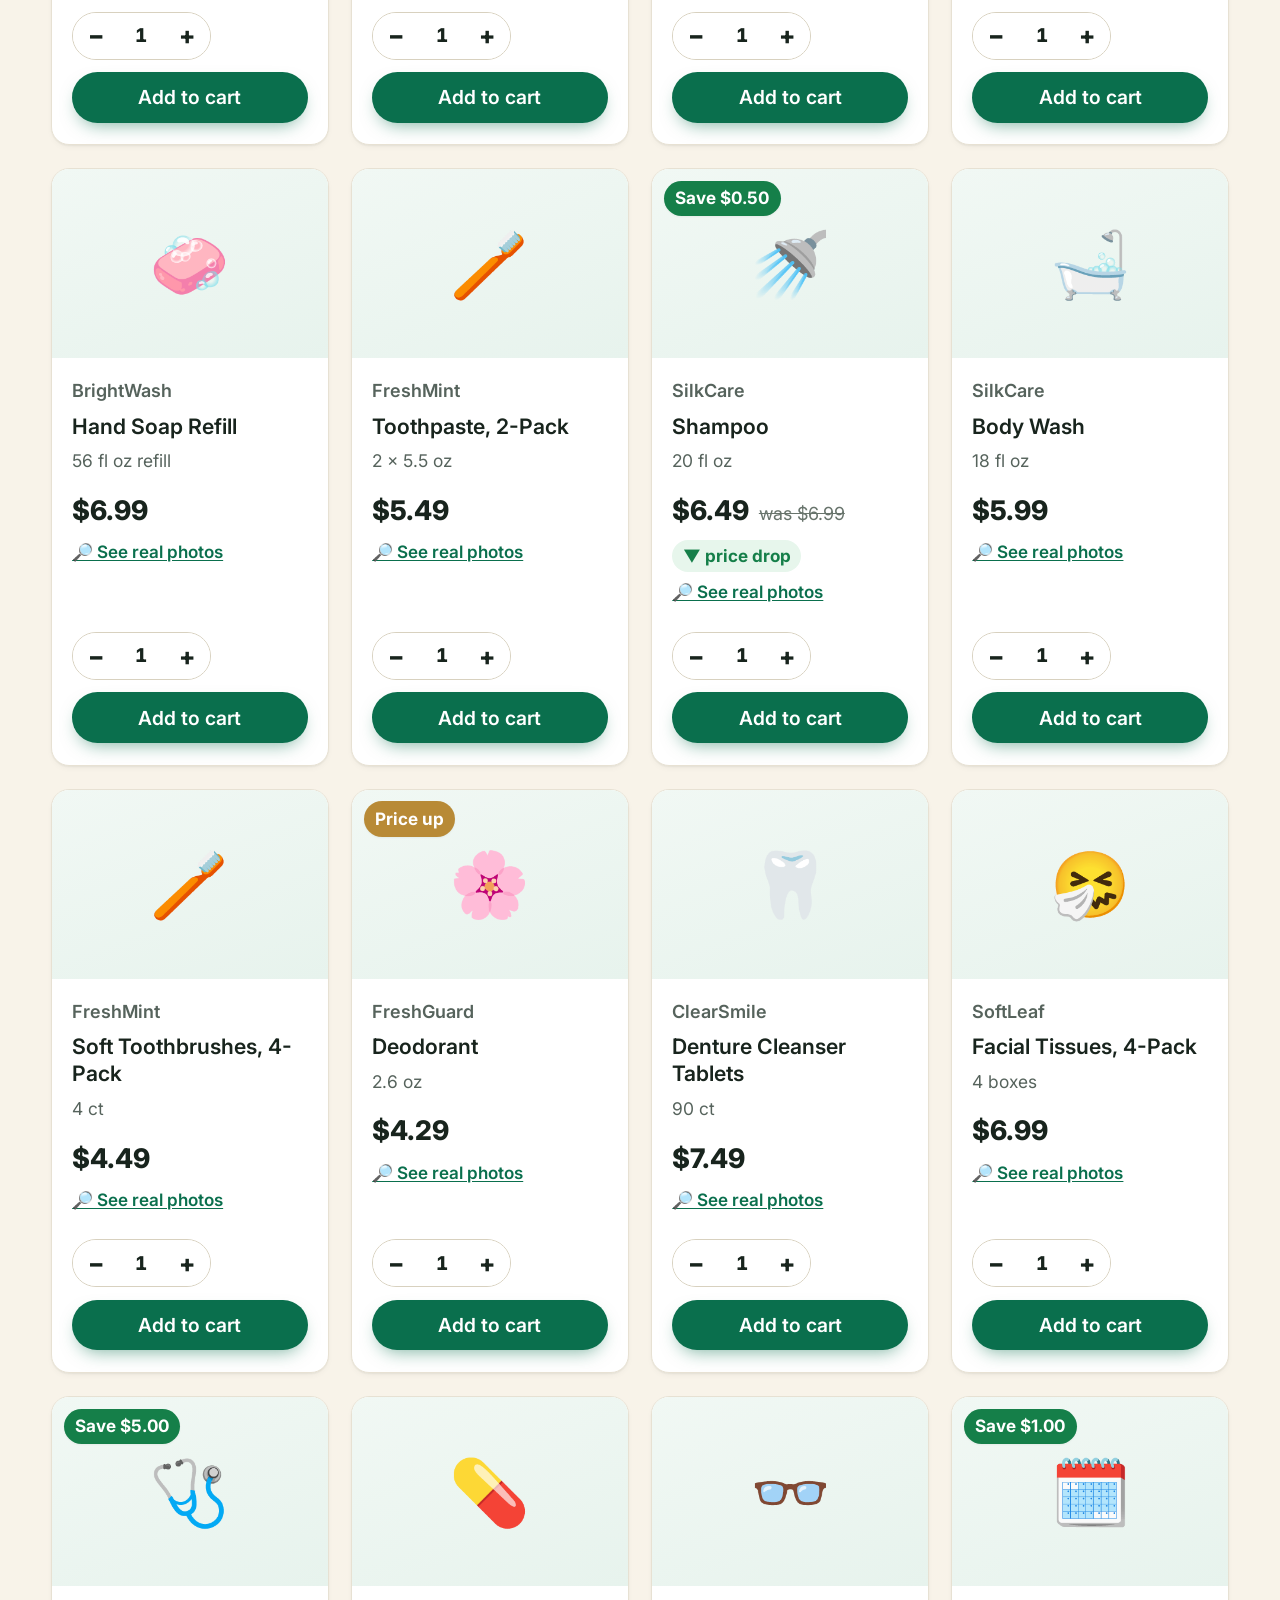
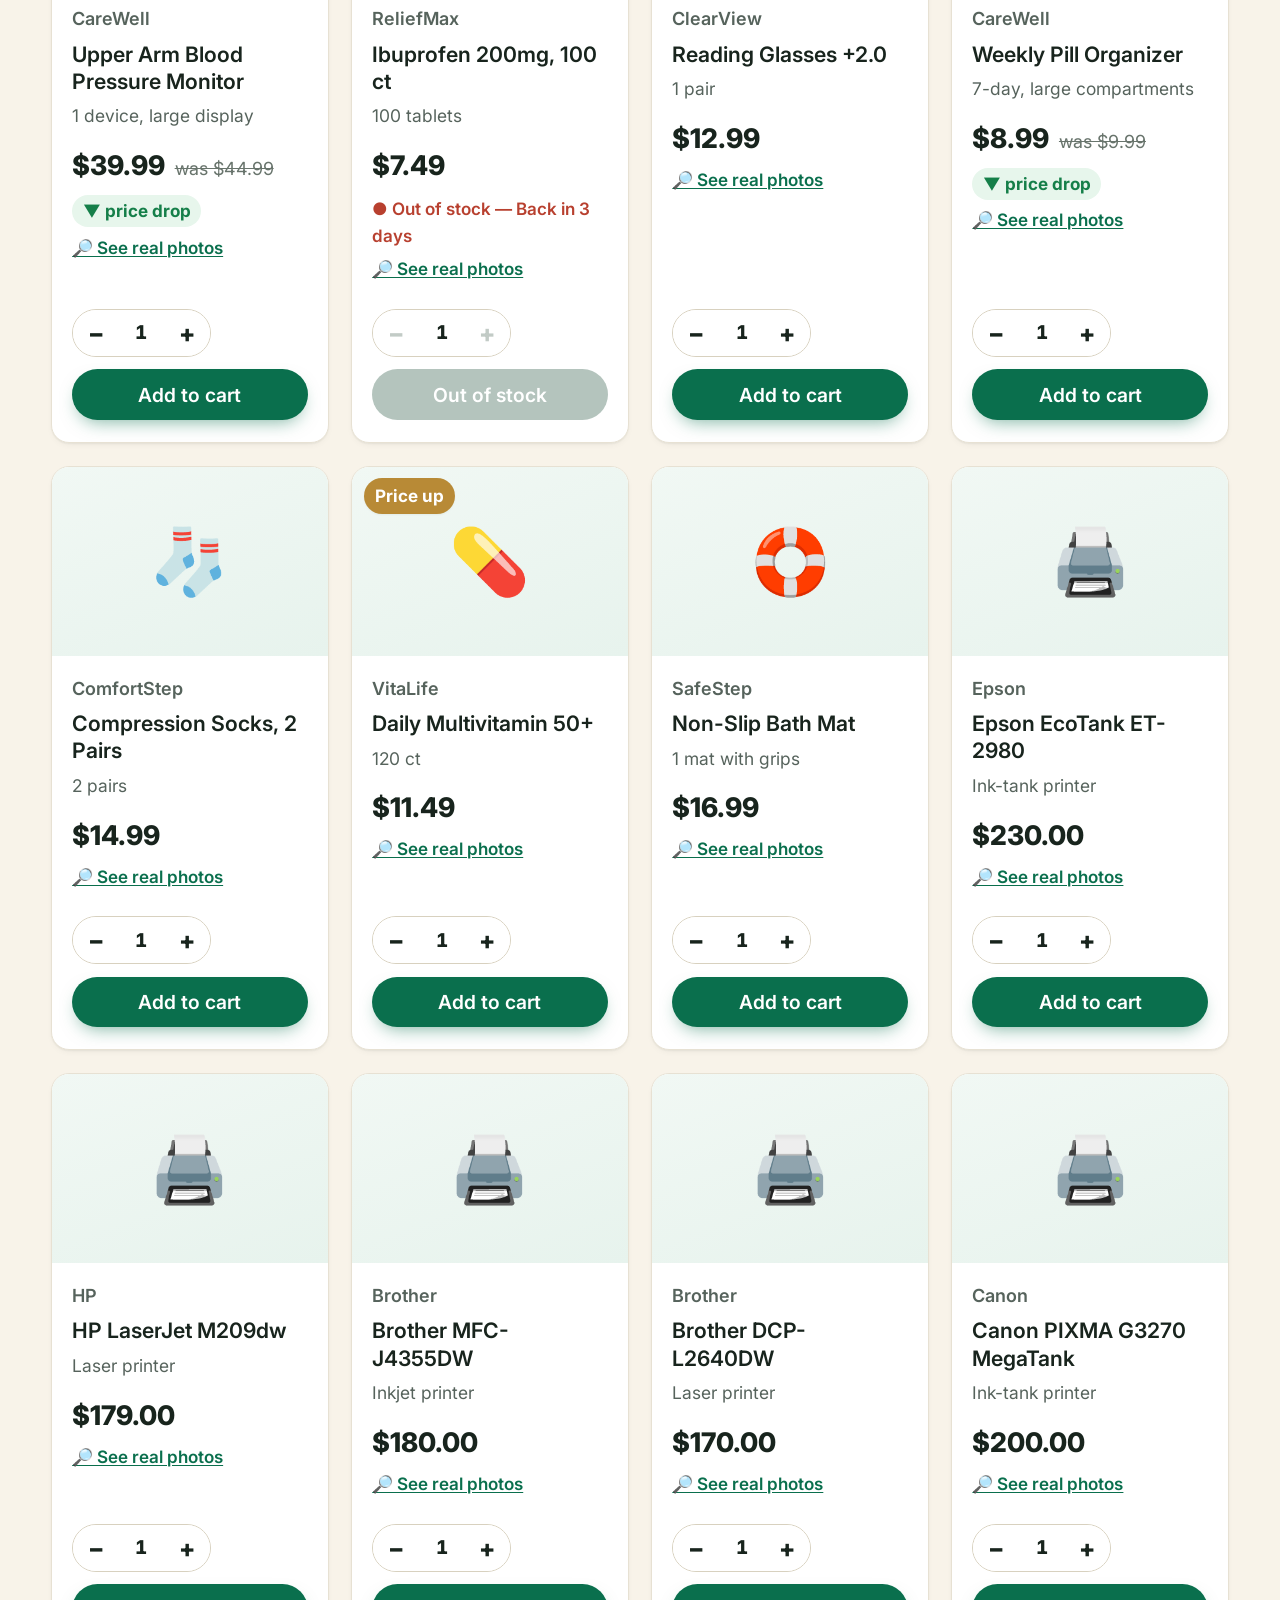
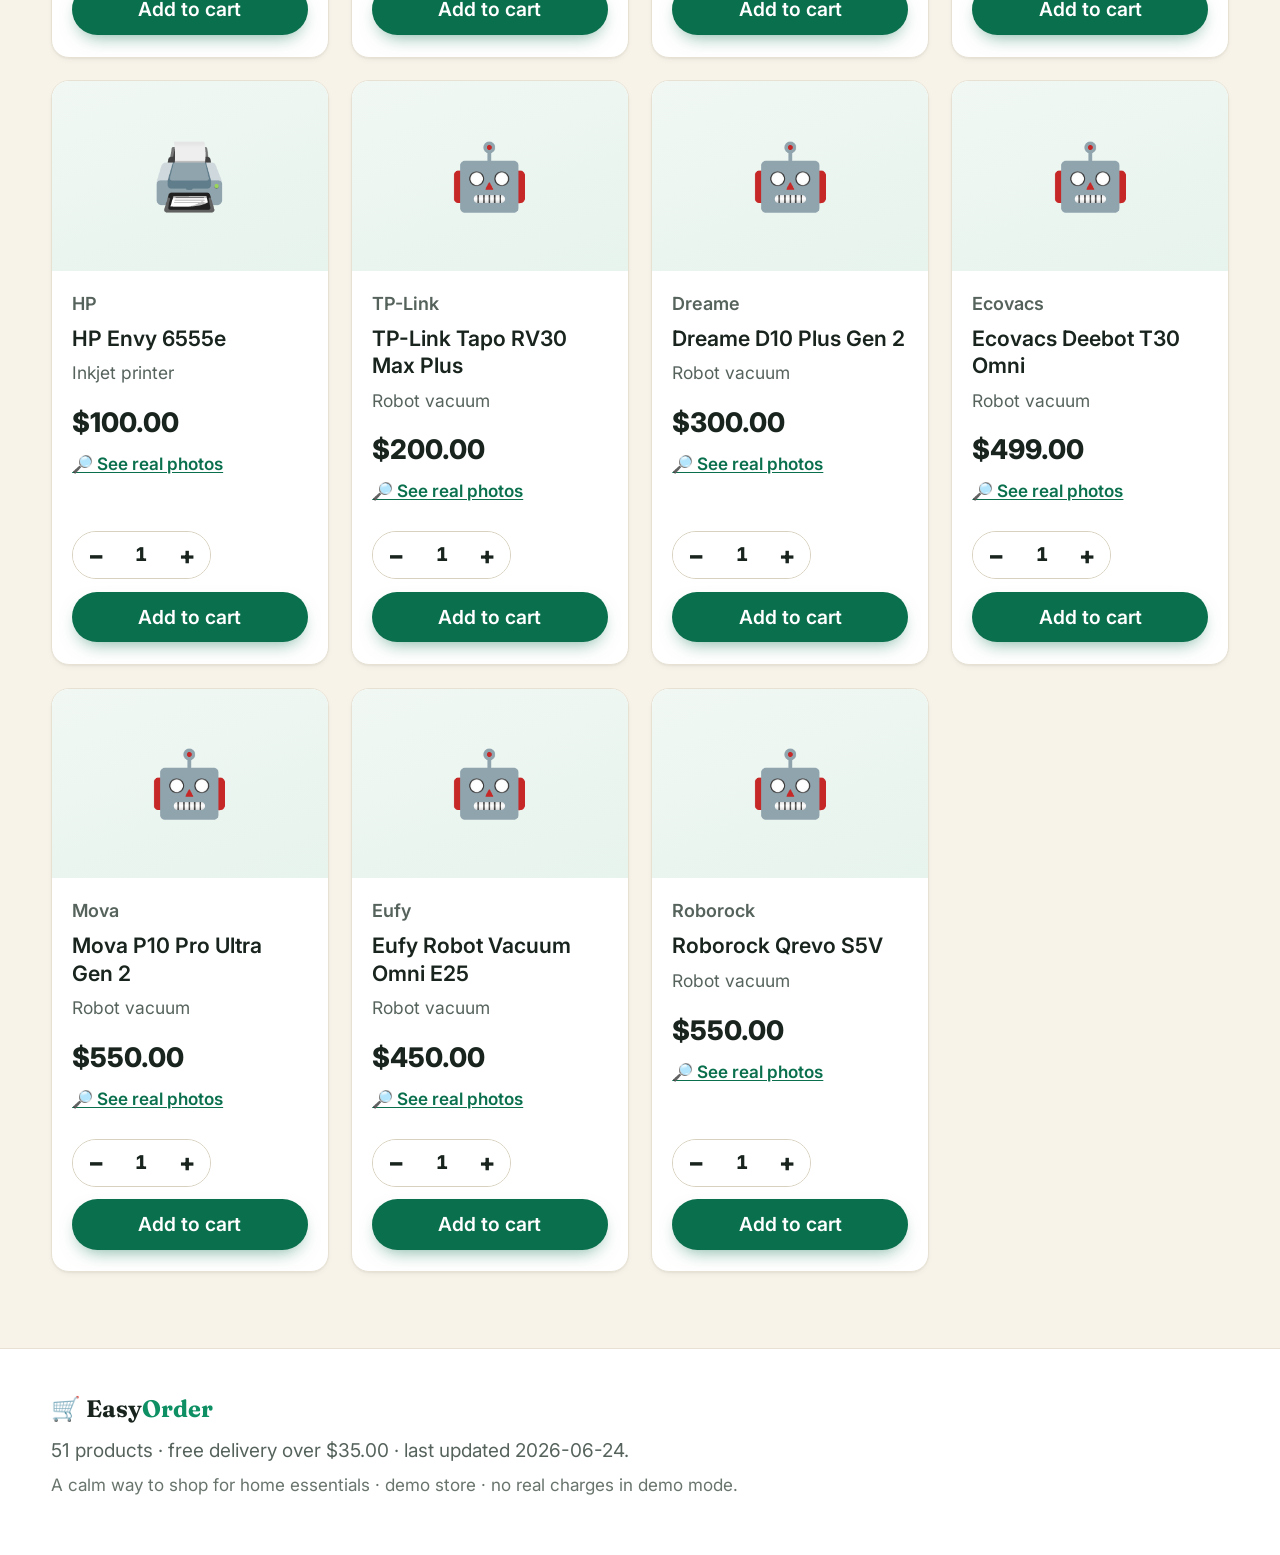
==== commit 6ae608a3: "Quick wins from the AI reviews: a11y budget modal, clearer links/chips, plainer copy - Replace jarri" ====
--- a/index.html
+++ b/index.html
@@ -13,7 +13,7 @@
   <link rel="preconnect" href="https://fonts.googleapis.com" />
   <link rel="preconnect" href="https://fonts.gstatic.com" crossorigin />
   <link href="https://fonts.googleapis.com/css2?family=Fraunces:opsz,wght@9..144,500;9..144,600;9..144,700&family=Inter:wght@400;500;600;700&display=swap" rel="stylesheet" />
-  <link rel="stylesheet" href="store.css?v=8" />
+  <link rel="stylesheet" href="store.css?v=9" />
 </head>
 <body>
   <a class="skip-link" href="#shop">Skip to the shop</a>
@@ -167,7 +167,7 @@
   </div>
 
   <script src="vendor/confetti.min.js?v=1"></script>
-  <script src="app.js?v=12"></script>
-  <script src="assistant.js?v=15"></script>
+  <script src="app.js?v=13"></script>
+  <script src="assistant.js?v=16"></script>
 </body>
 </html>
--- a/store.css
+++ b/store.css
@@ -450,3 +450,24 @@
 .cart-empty { padding: 2.4rem 1.2rem; font-size: 1.12rem; color: var(--ink-soft); }
 .cart-empty p { margin-top: .7rem; line-height: 1.6; }
 @media (prefers-reduced-motion: reduce) { .pcard:hover { transform: none !important; } }
+
+/* ---------- Quick wins (from the Codex + Gemini reviews) ---------- */
+/* Clickable inline links read as clickable — underline by default (elder clarity) */
+.view-link { text-decoration: underline; text-underline-offset: 2px; }
+/* Chat suggestion chips read clearly as tappable */
+.c-sug { border: 1.5px solid var(--line-strong); background: var(--surface); font-size: 1rem; padding: .6rem 1rem; min-height: 50px; box-shadow: var(--shadow-xs); }
+.c-sug:hover { border-color: var(--accent); background: var(--accent-tint); box-shadow: var(--shadow-sm); transform: translateY(-1px); }
+.c-sug:active { transform: translateY(0); box-shadow: var(--shadow-xs); }
+/* 'Pay another way' is a fully valid choice — give it presence */
+#payOther { background: var(--surface-2); border-color: var(--line-strong); color: var(--ink); font-weight: 600; }
+#payOther:hover { background: var(--line); border-color: var(--ink-soft); }
+/* Product brand: sentence case + a touch more contrast reads easier than faint uppercase */
+.product-brand { text-transform: none; letter-spacing: 0; color: var(--ink-soft); font-size: .95rem; }
+/* Accessible budget editor modal */
+.budget-edit { display: flex; align-items: center; justify-content: center; gap: .3rem; margin: .2rem 0 1.1rem; }
+.budget-edit-dollar { font-size: 1.6rem; font-weight: 800; color: var(--ink-soft); }
+.budget-input { width: 8rem; text-align: center; font-size: 1.5rem; font-weight: 800; }
+/* Make the budget 'Adjust' button read as a clear action */
+.pcard.budget .btn-small { background: var(--accent-soft); color: var(--accent-dark); border-color: var(--accent); font-weight: 700; min-height: 46px; }
+.pcard.budget .btn-small:hover { background: var(--accent-tint); border-color: var(--accent-dark); }
+@media (prefers-reduced-motion: reduce) { .c-sug:hover { transform: none !important; } }
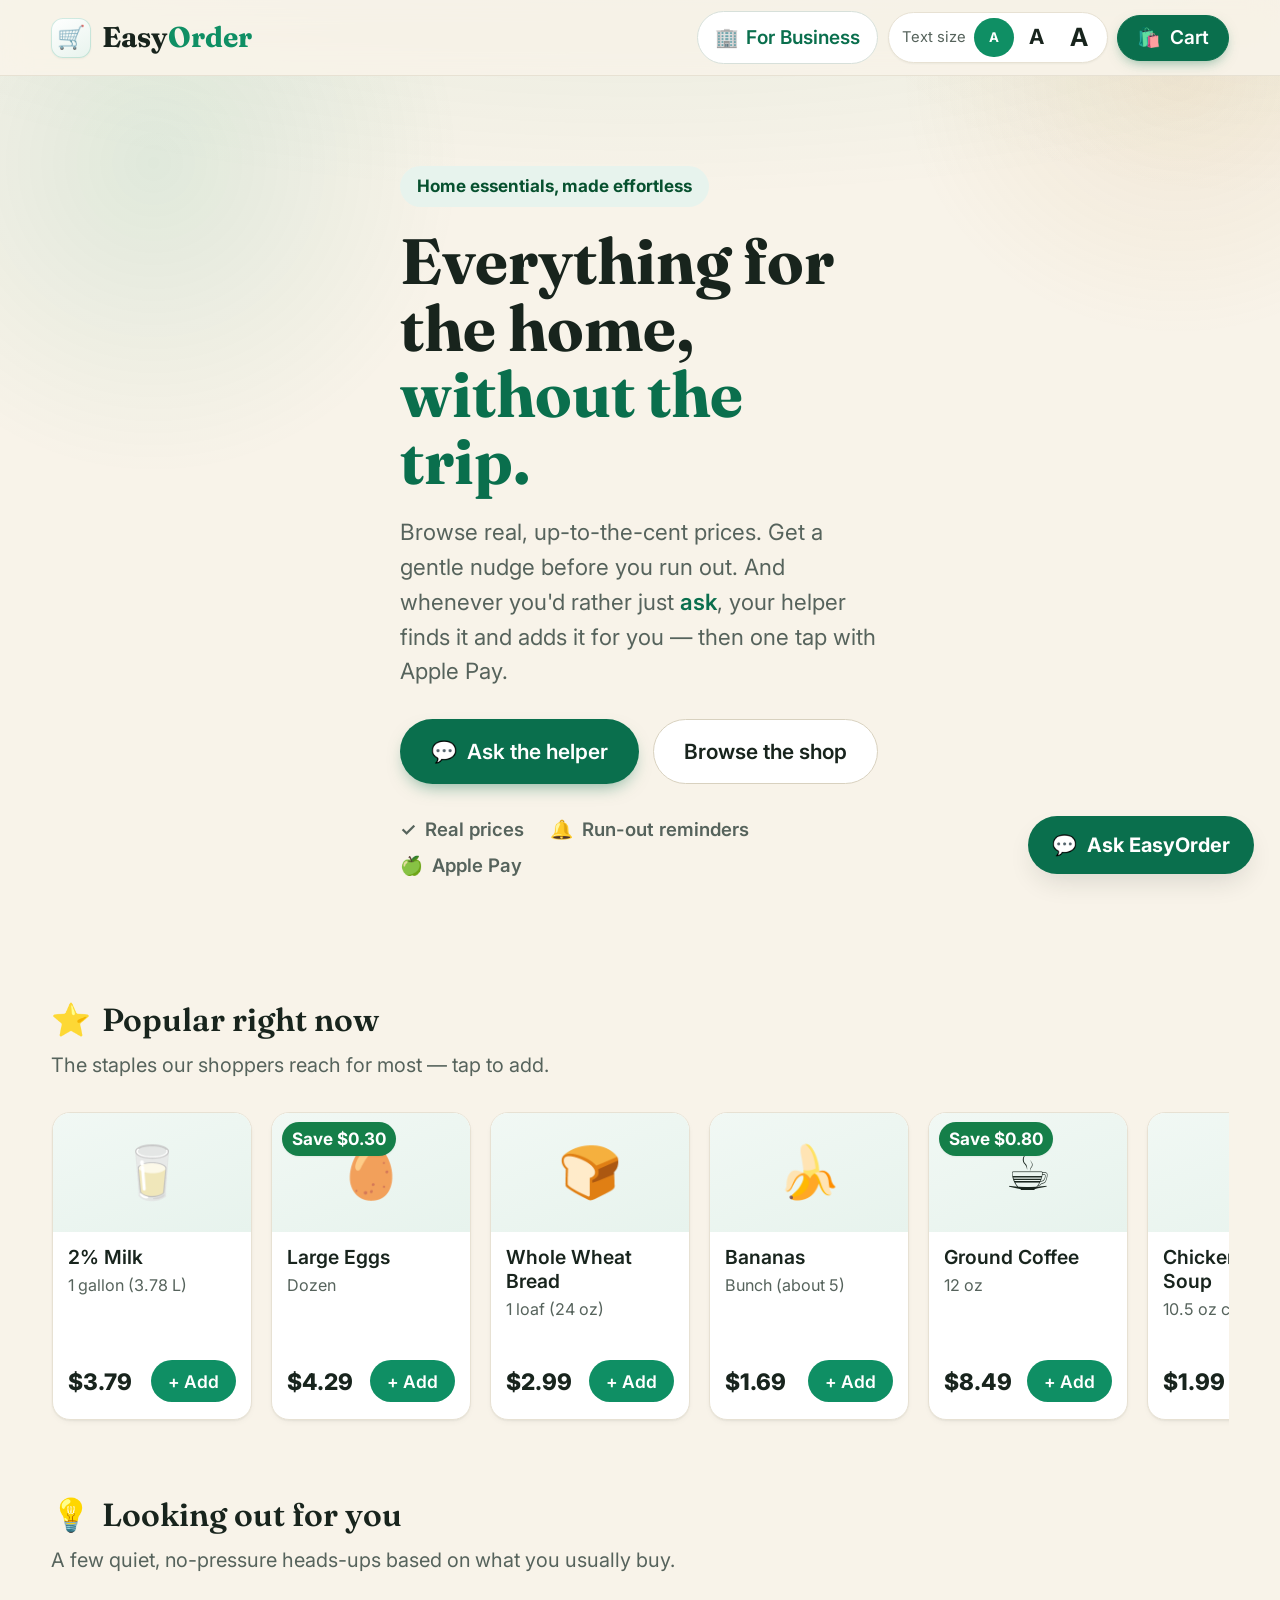
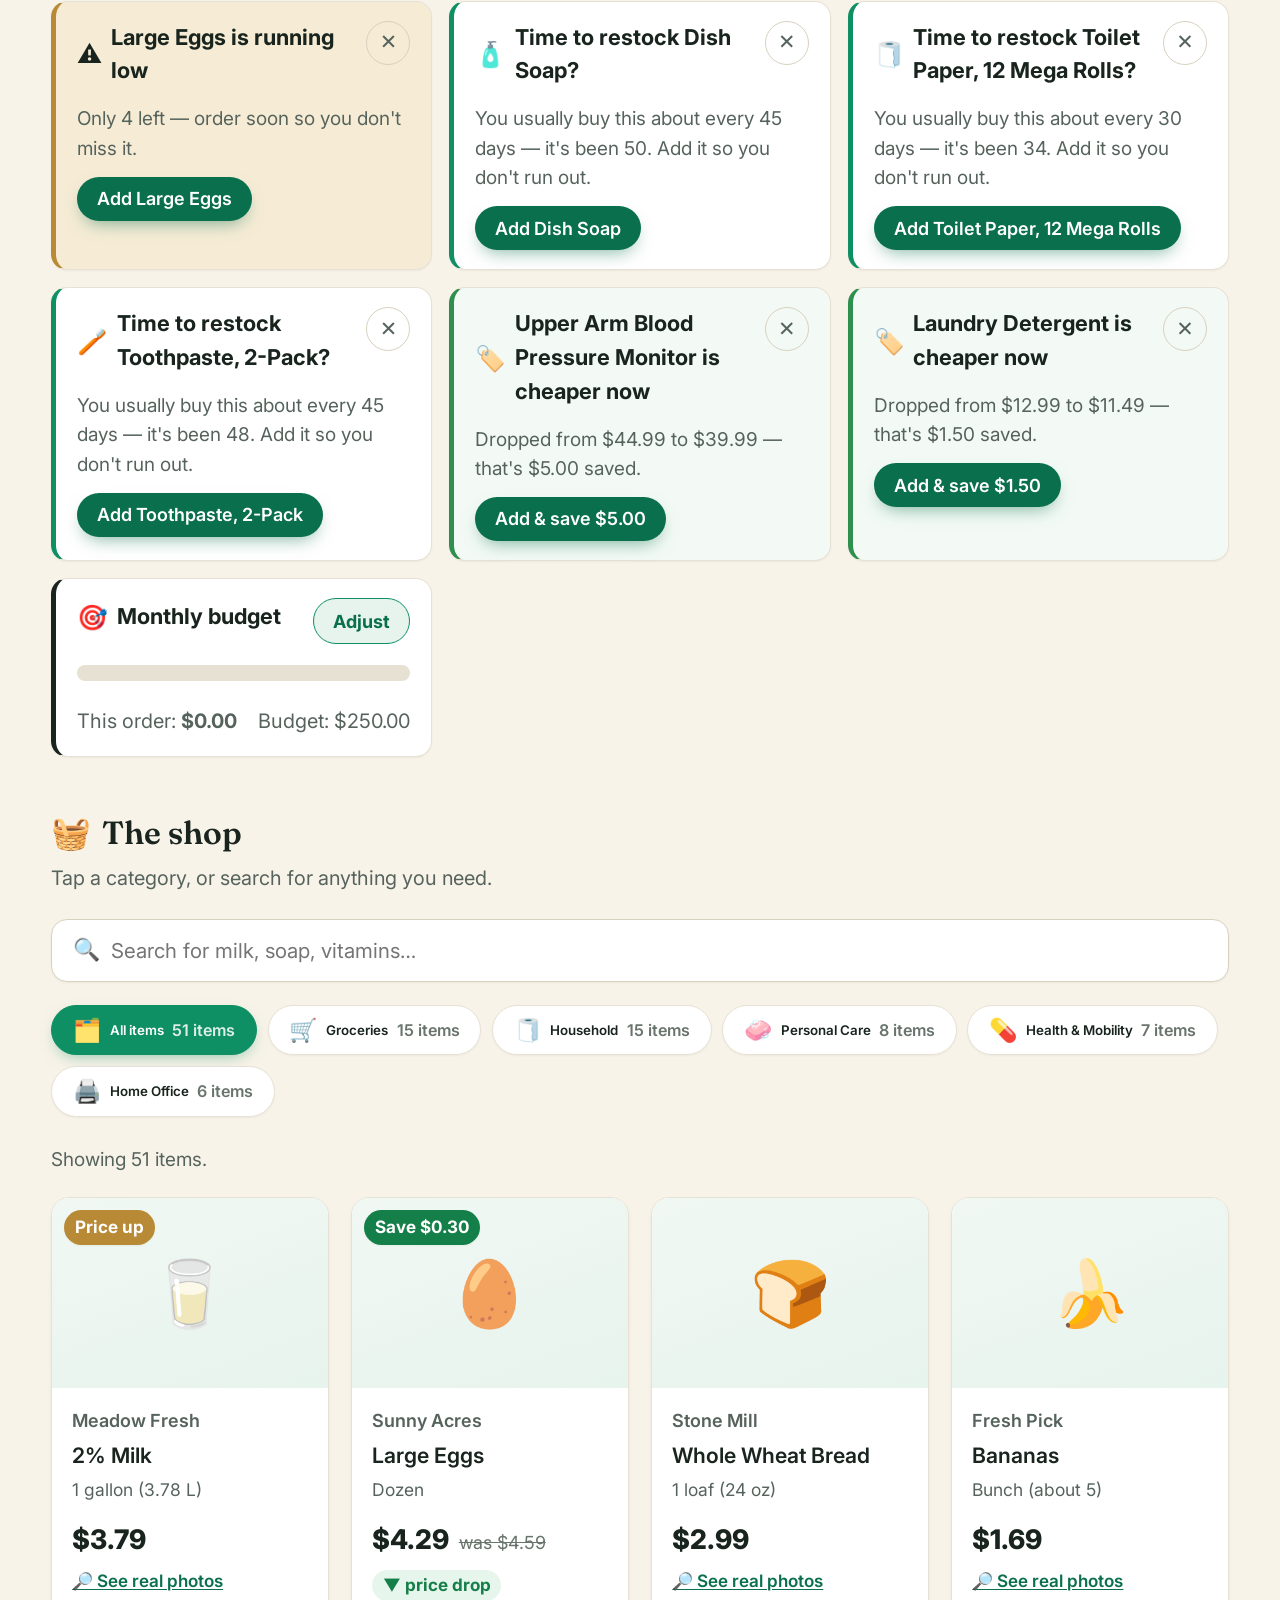
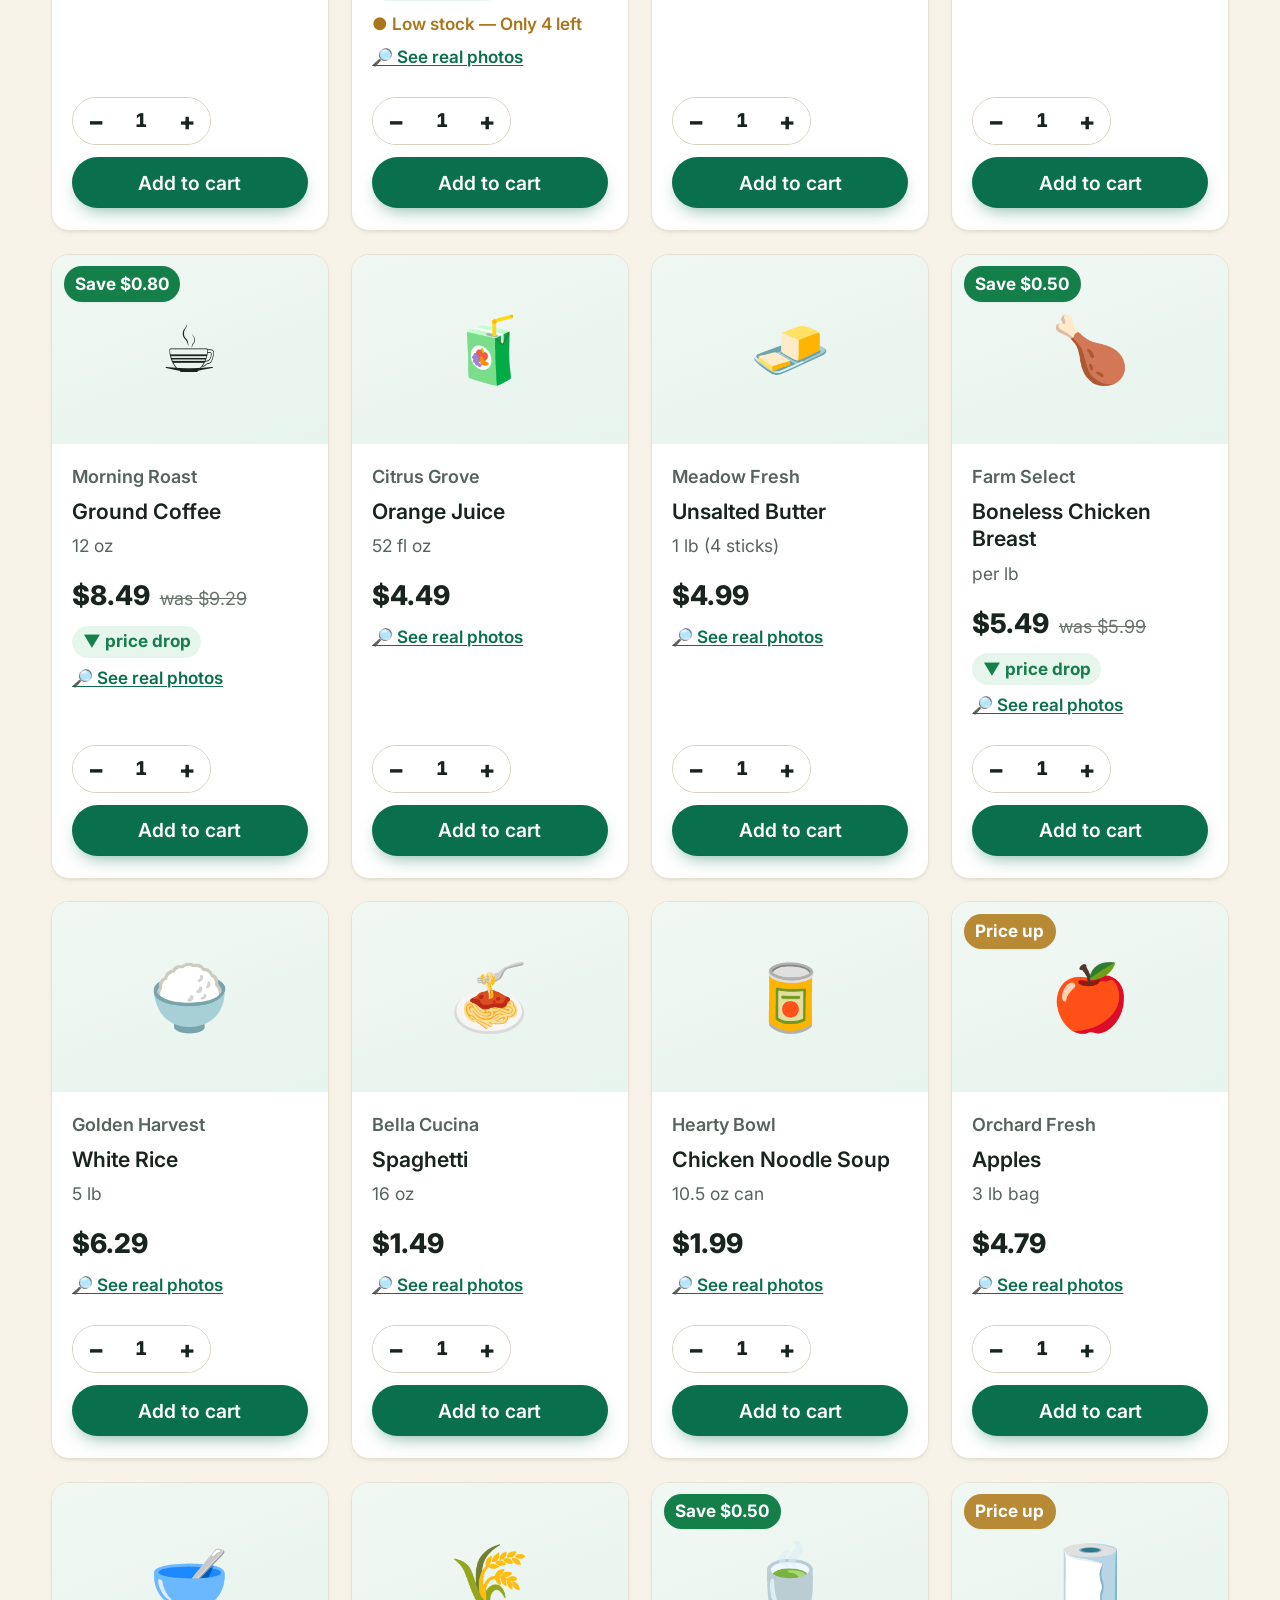
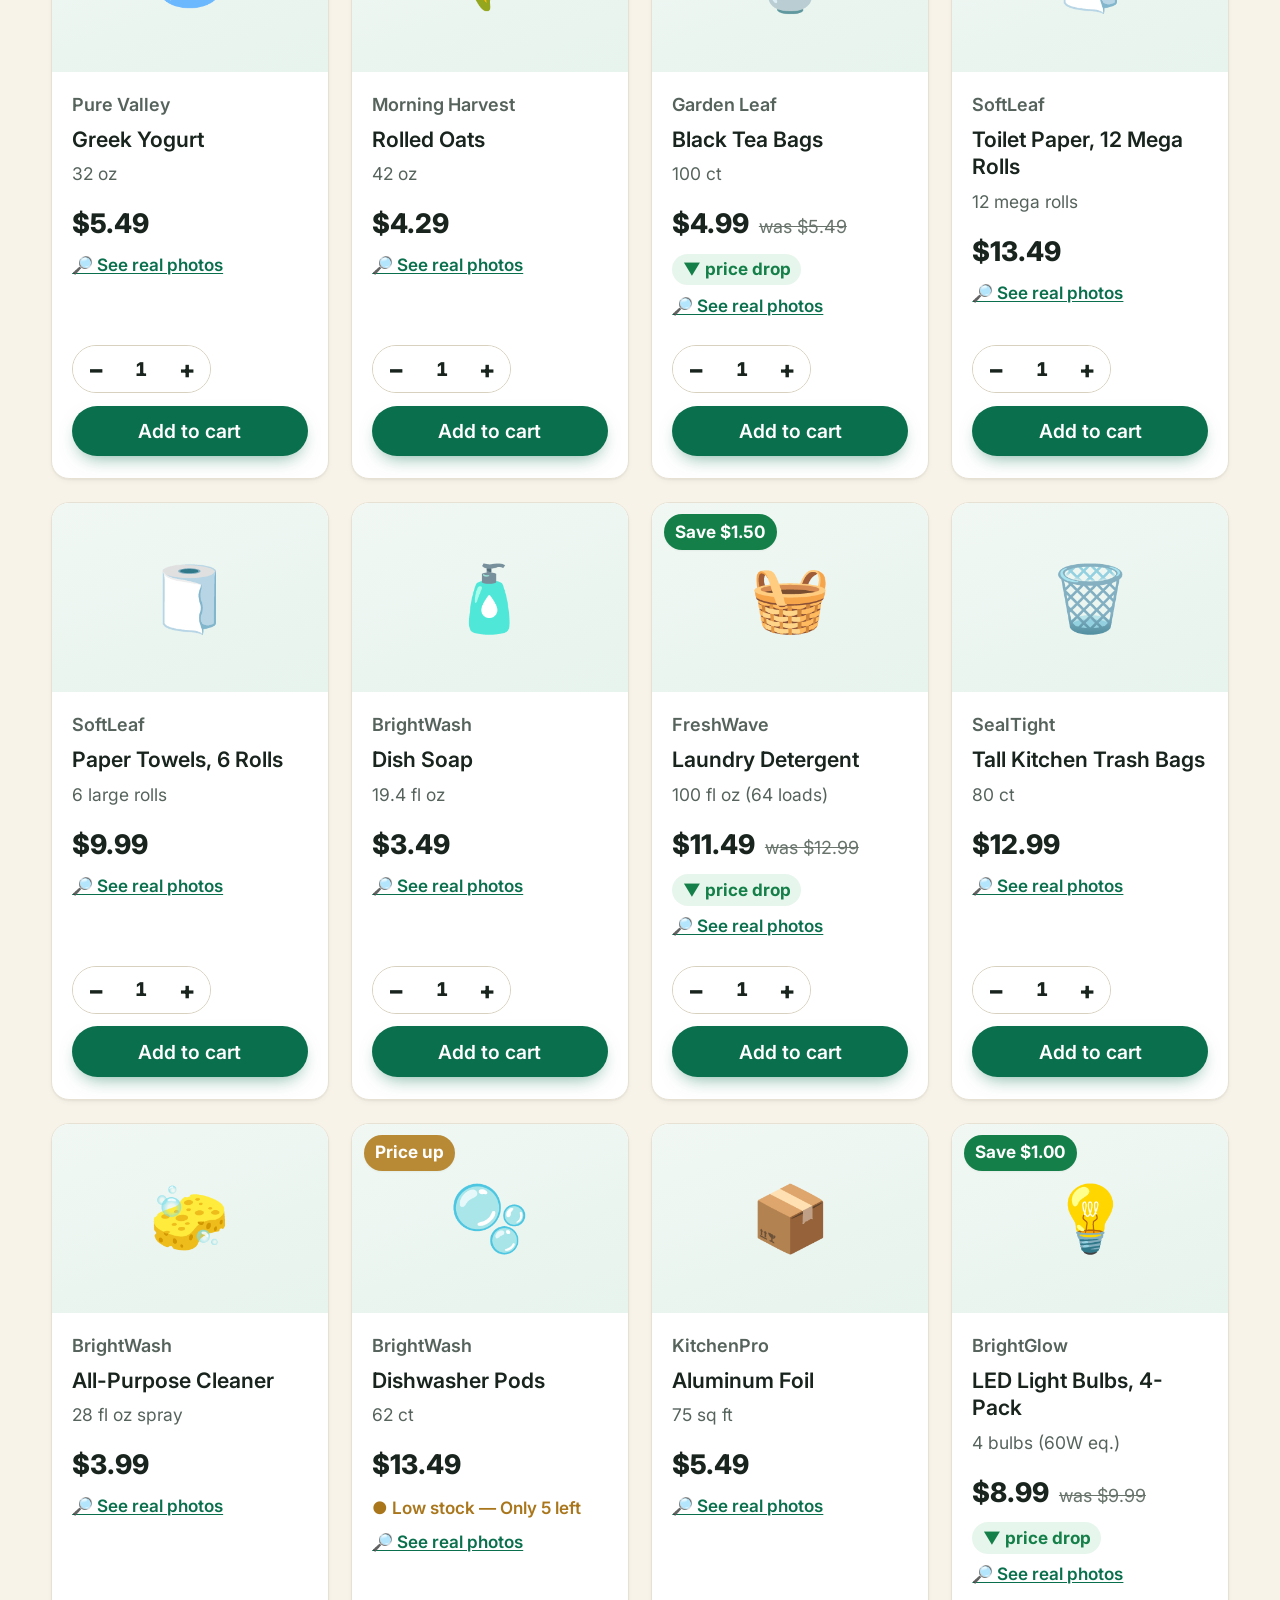
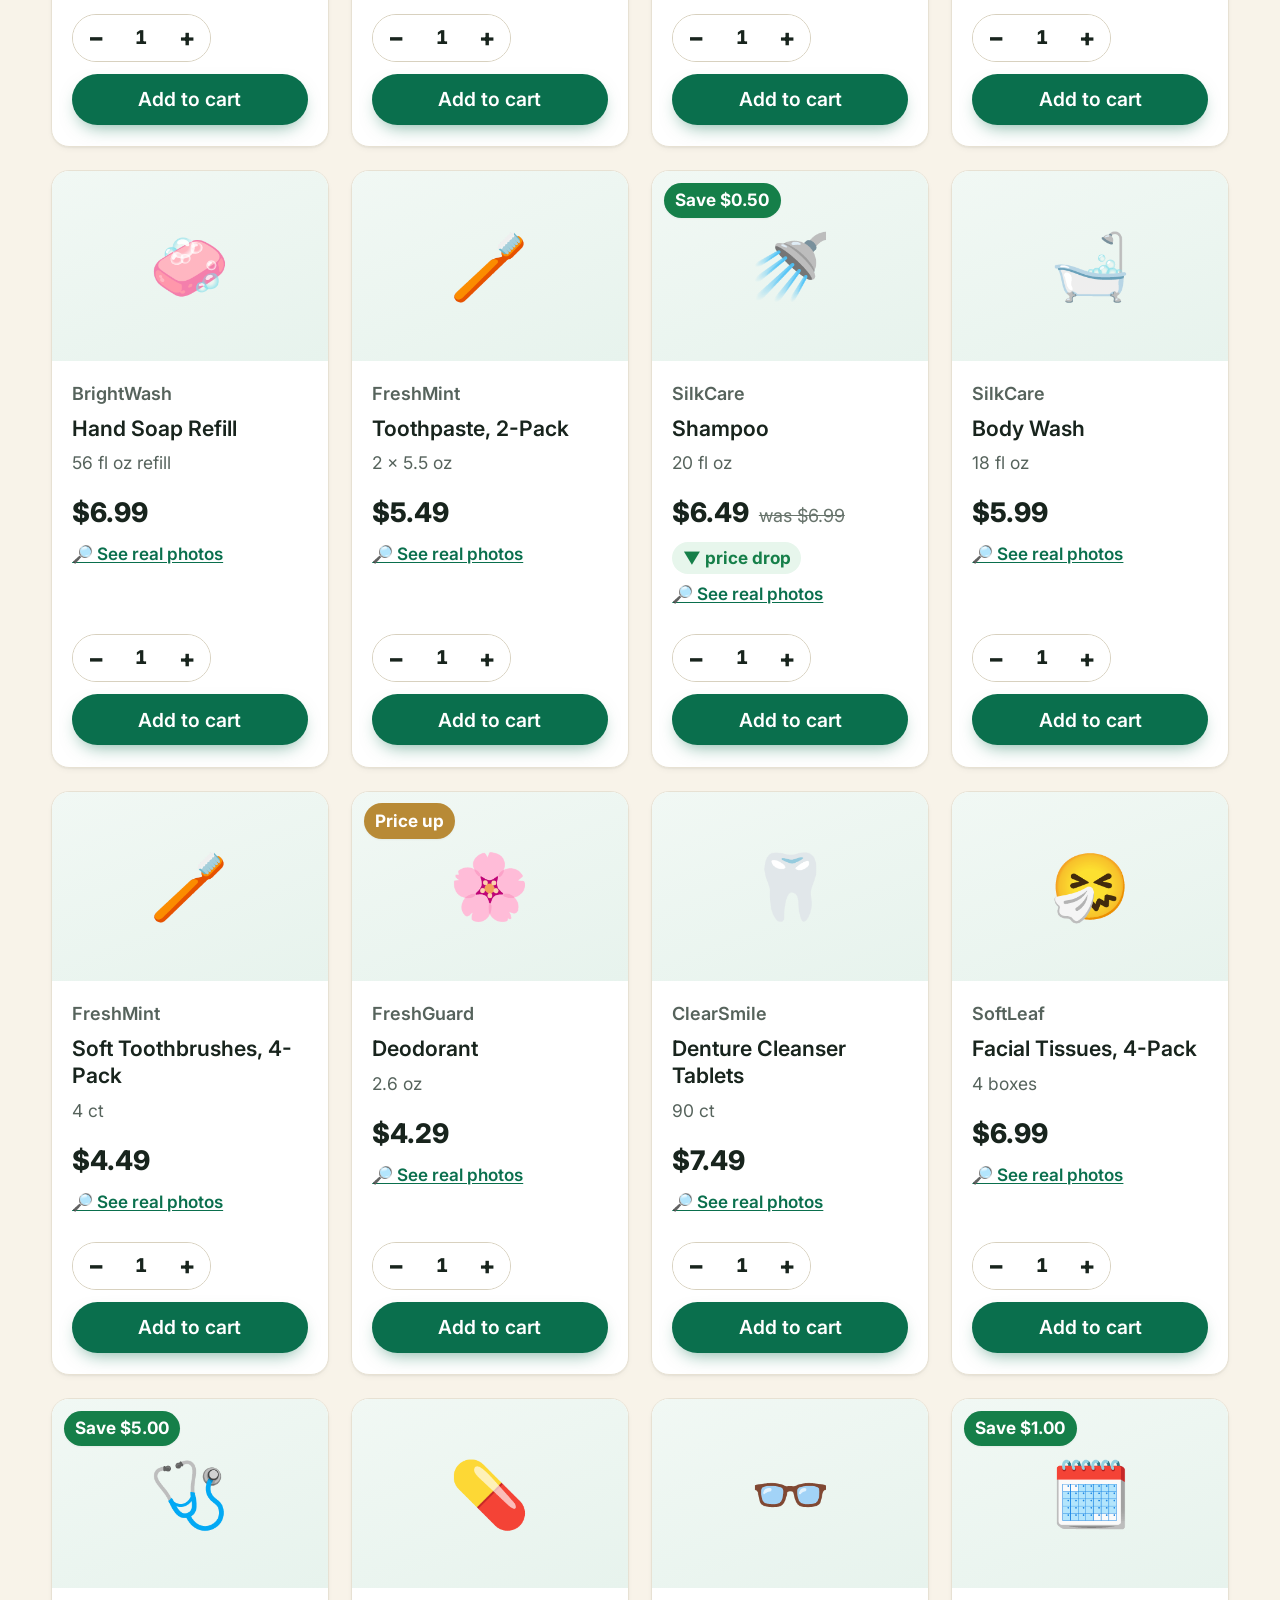
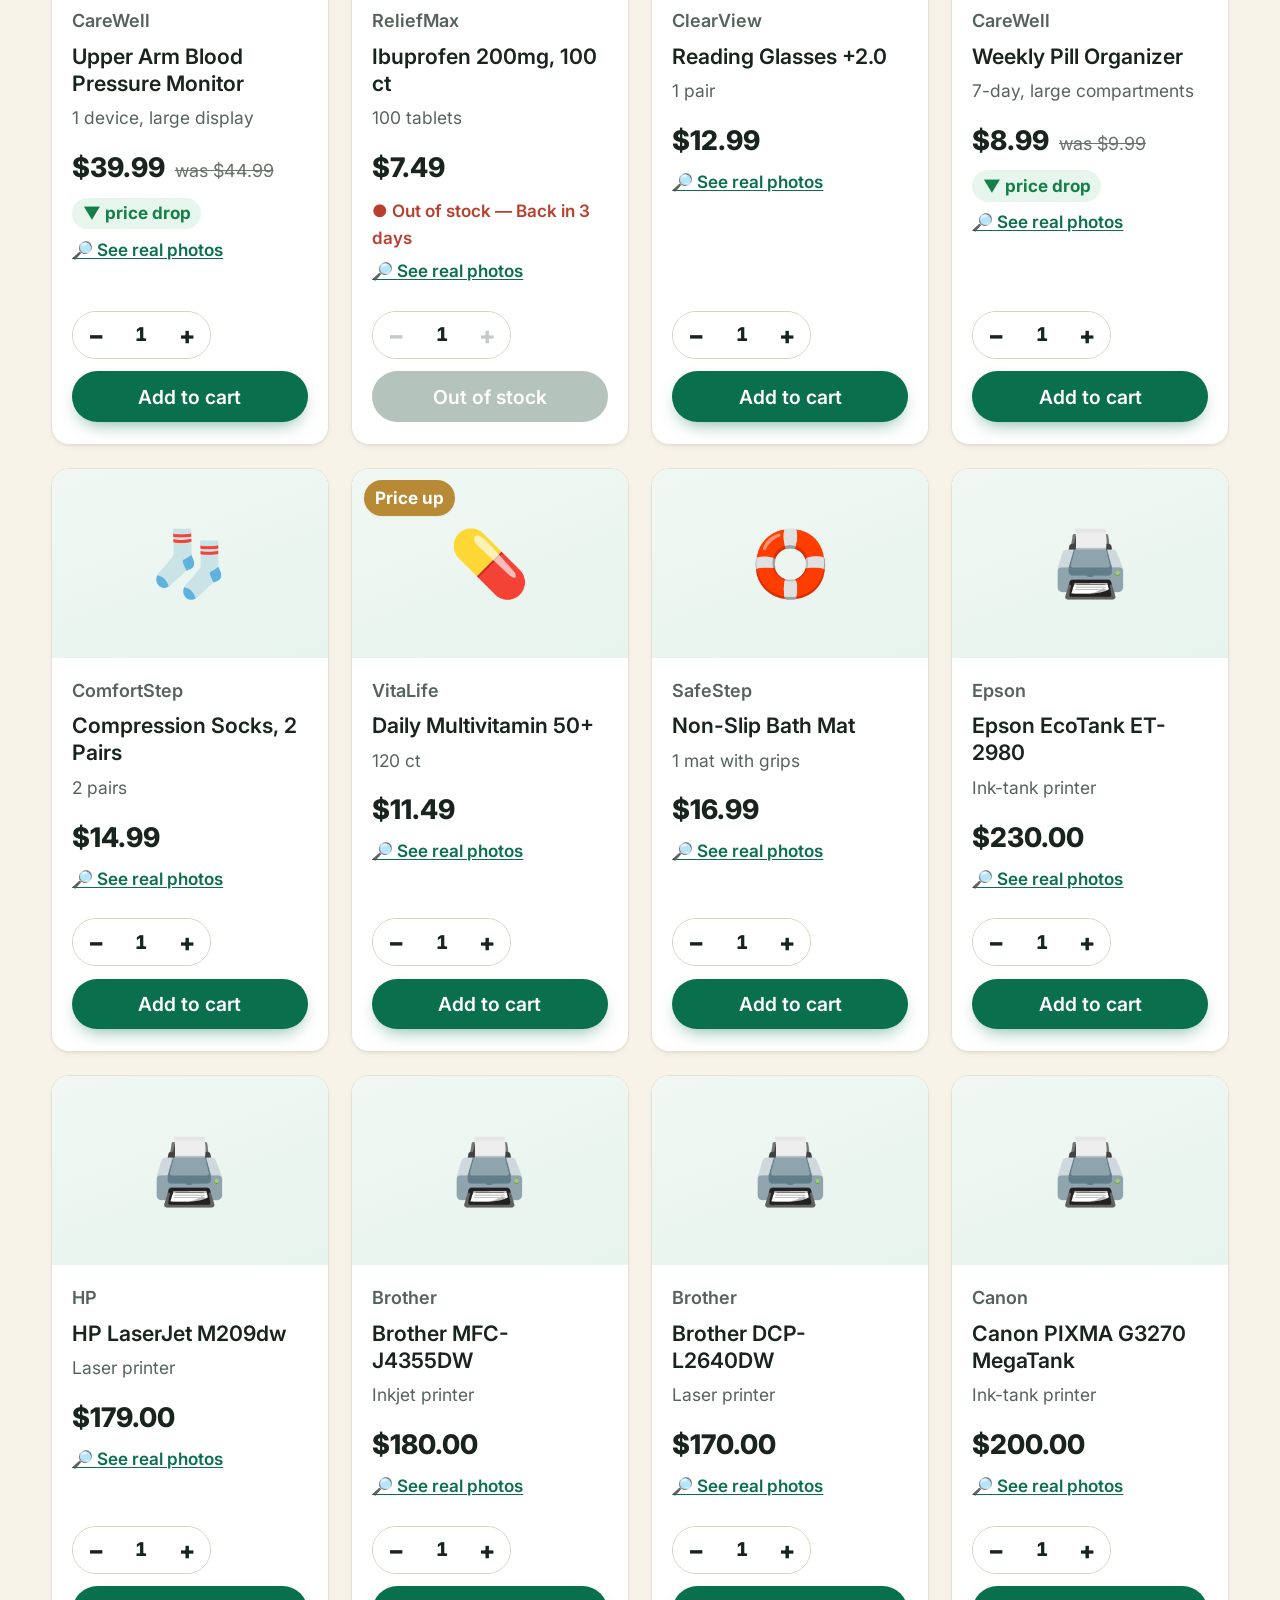
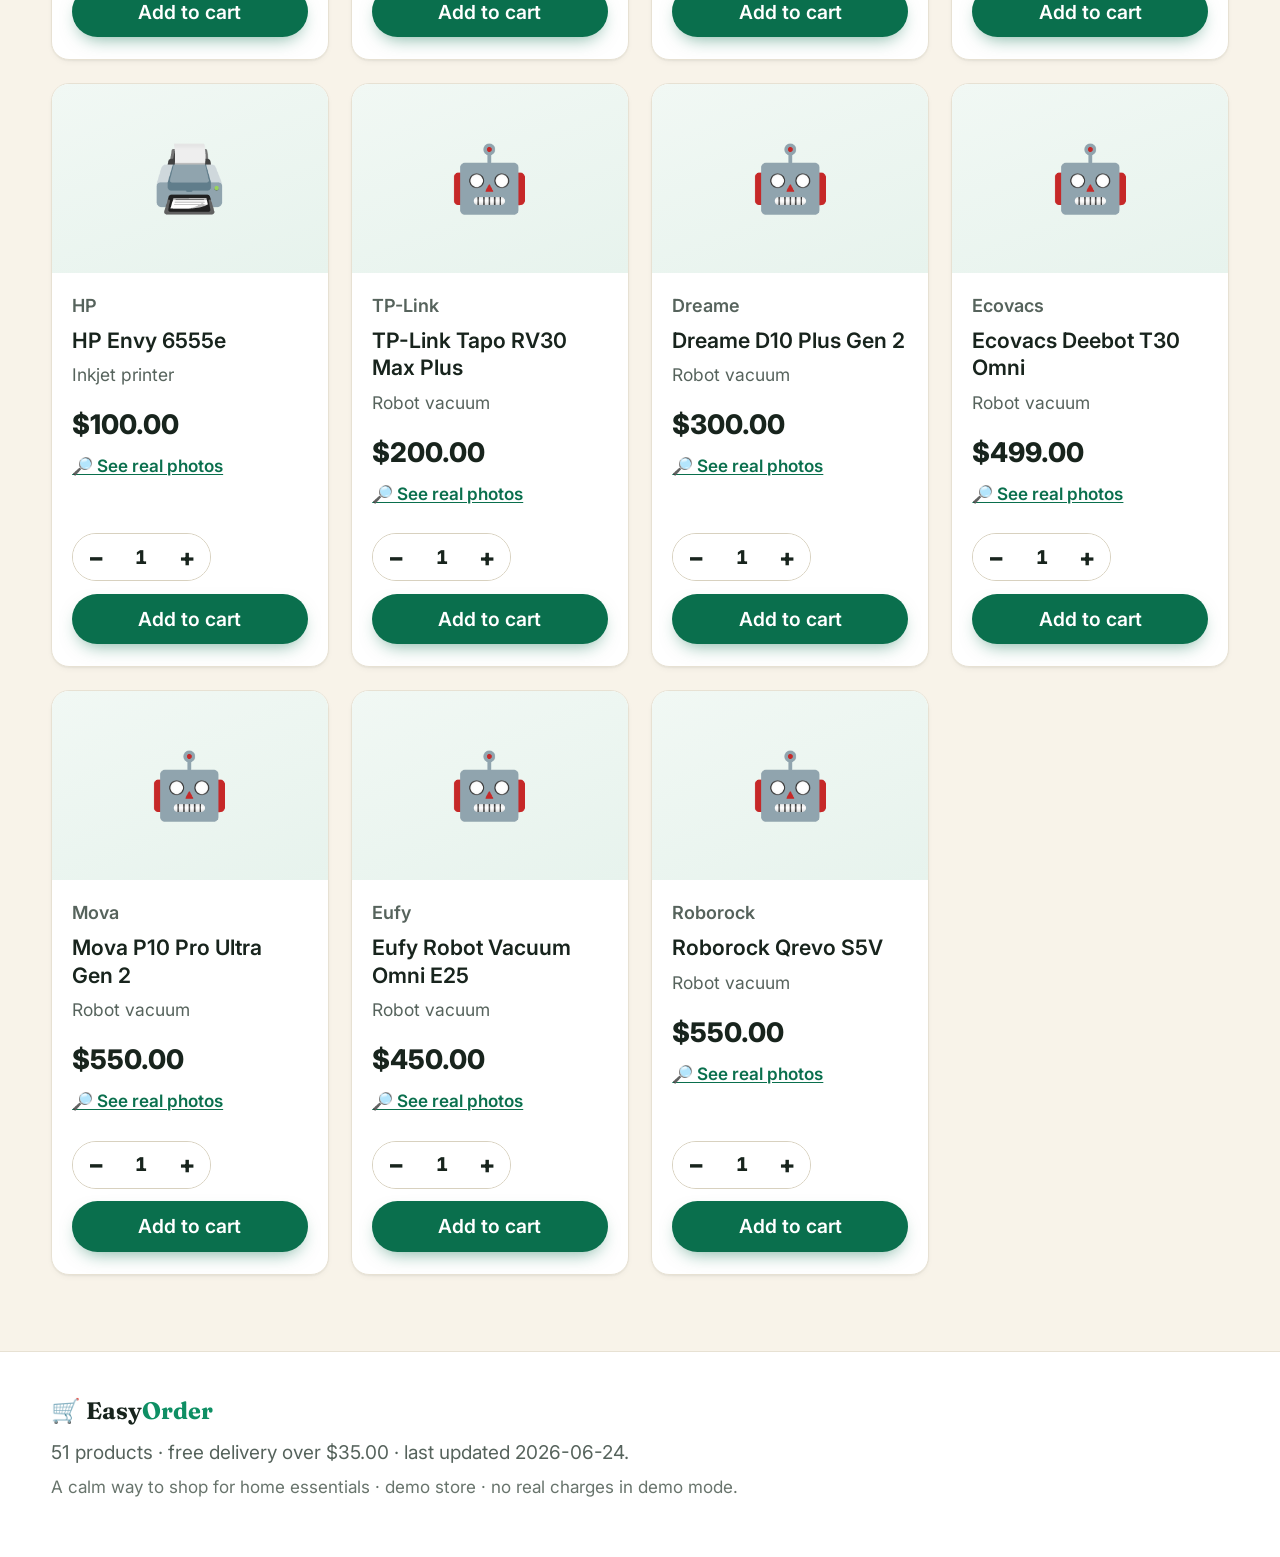
==== commit 698e9213: "Polish workspace demo for review Co-Authored-By: Claude Opus 4.8 <noreply@anthropic.com>" ====
--- a/index.html
+++ b/index.html
@@ -13,7 +13,7 @@
   <link rel="preconnect" href="https://fonts.googleapis.com" />
   <link rel="preconnect" href="https://fonts.gstatic.com" crossorigin />
   <link href="https://fonts.googleapis.com/css2?family=Fraunces:opsz,wght@9..144,500;9..144,600;9..144,700&family=Inter:wght@400;500;600;700&display=swap" rel="stylesheet" />
-  <link rel="stylesheet" href="store.css?v=9" />
+  <link rel="stylesheet" href="store.css?v=2" />
 </head>
 <body>
   <a class="skip-link" href="#shop">Skip to the shop</a>
@@ -26,18 +26,16 @@
         <span class="brand-name">Easy<span>Order</span></span>
       </a>
       <div class="topbar-tools">
+        <a href="pro/" title="EasyOrder Workspace - business procurement (demo)"
+           style="display:inline-flex;align-items:center;gap:.4rem;padding:.55rem .9rem;border-radius:999px;border:1px solid #d7e0da;color:#0a6f4d;text-decoration:none;font-weight:600;background:#fff;white-space:nowrap">
+          <span aria-hidden="true">🏢</span> For Business
+        </a>
         <div class="textsize" role="group" aria-label="Text size">
           <span class="textsize-label" aria-hidden="true">Text&nbsp;size</span>
           <button class="ts-btn" data-size="base" aria-pressed="true" title="Normal text">A</button>
           <button class="ts-btn ts-mid" data-size="large" aria-pressed="false" title="Larger text">A</button>
           <button class="ts-btn ts-big" data-size="xlarge" aria-pressed="false" title="Largest text">A</button>
         </div>
-        <button class="pill-btn ghost-pill" id="prefsOpen" aria-label="Things I remember about you">
-          <span aria-hidden="true">🧠</span> <span class="pill-text">Preferences</span>
-        </button>
-        <button class="pill-btn ghost-pill" id="ordersOpen" aria-label="Your purchases and warranties">
-          <span aria-hidden="true">🗂️</span> <span class="pill-text">My orders</span>
-        </button>
         <button class="pill-btn cart-pill" id="cartOpen" aria-haspopup="dialog" aria-label="Open your cart">
           <span aria-hidden="true">🛍️</span> <span class="pill-text">Cart</span>
           <span class="cart-count" id="cartCount" aria-hidden="true">0</span>
@@ -130,7 +128,7 @@
       <section class="welcome" id="welcome">
         <div class="welcome-avatar" aria-hidden="true">👋</div>
         <h2>Hi — how can I help?</h2>
-        <p>Tell me what you need in your own words.<br>I'll compare options and explain my pick. You always choose.</p>
+        <p>Tell me what you need in your own words. I'll find it, show the real price, and add it to your cart whenever you're ready. No rush.</p>
       </section>
       <div class="chat-messages" id="chatMessages" aria-live="polite"></div>
     </div>
@@ -167,7 +165,7 @@
   </div>
 
   <script src="vendor/confetti.min.js?v=1"></script>
-  <script src="app.js?v=13"></script>
-  <script src="assistant.js?v=16"></script>
+  <script src="app.js?v=10"></script>
+  <script src="assistant.js?v=8"></script>
 </body>
 </html>
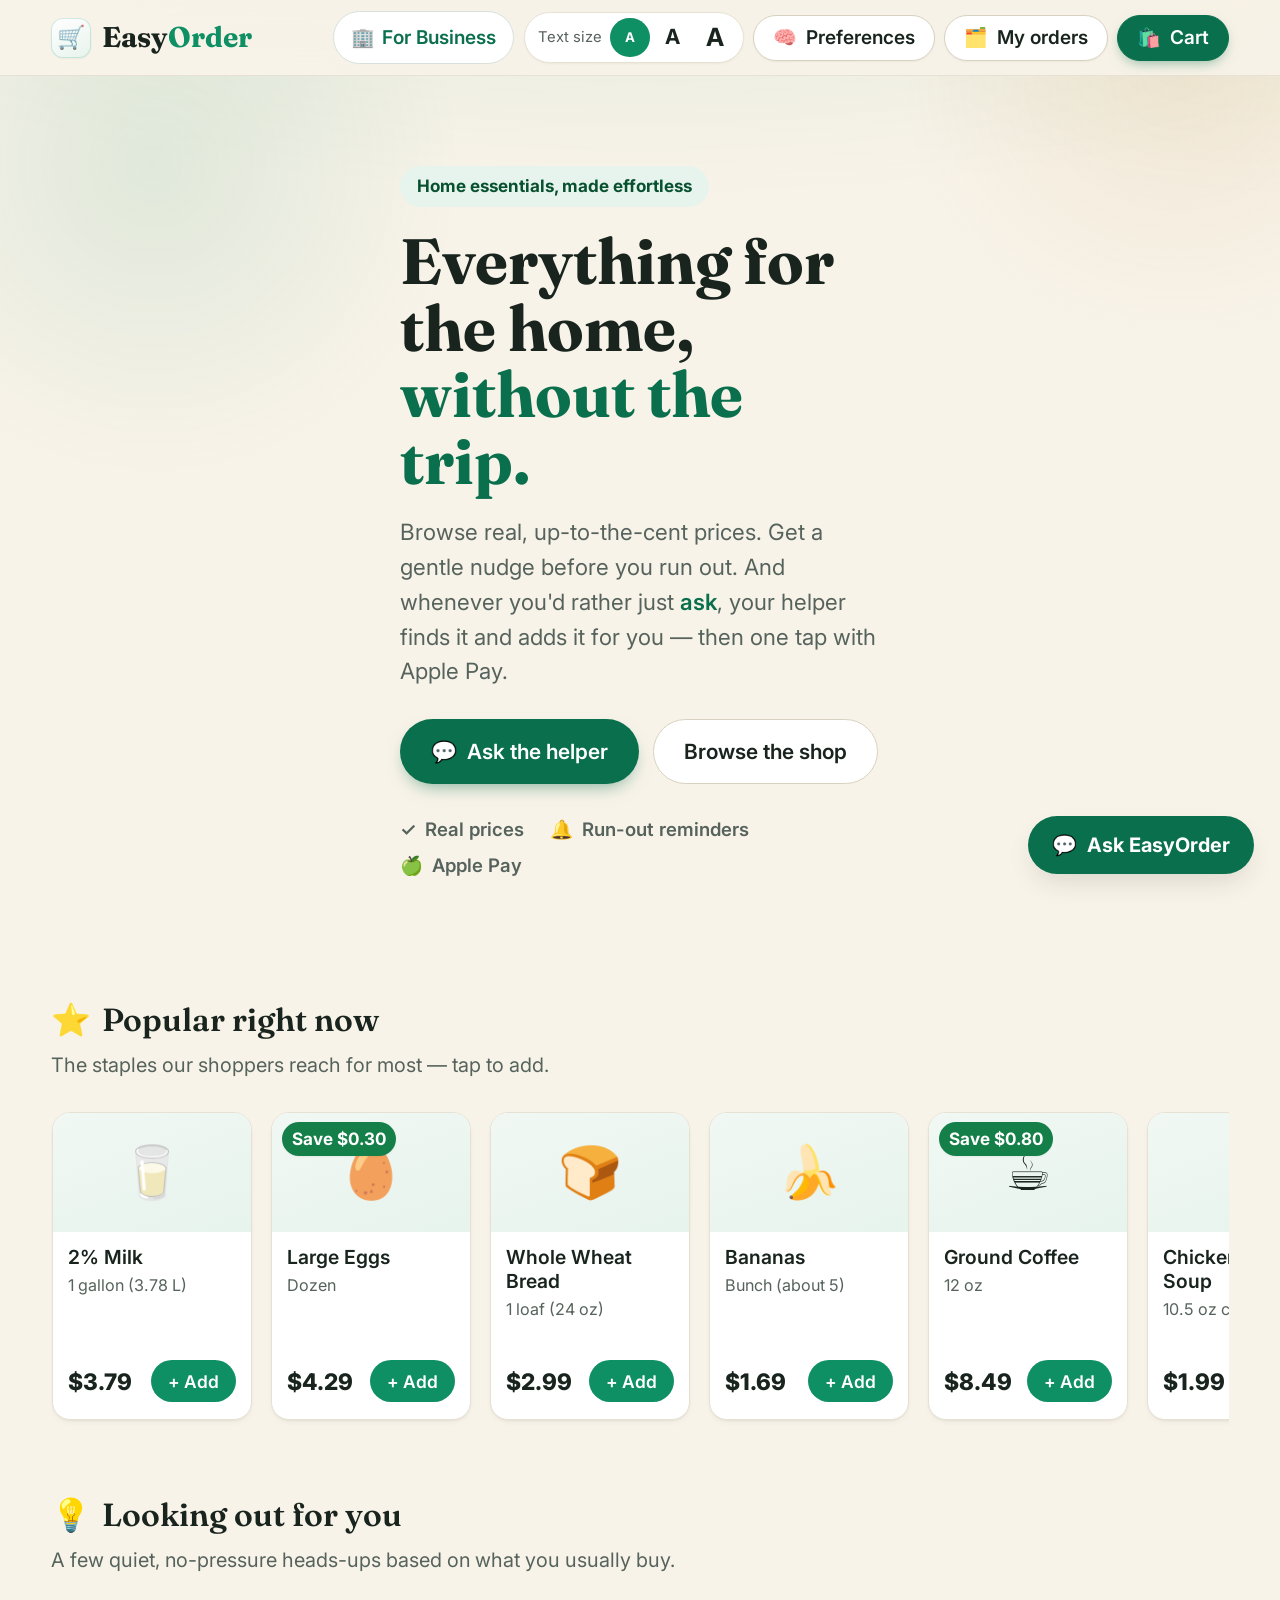
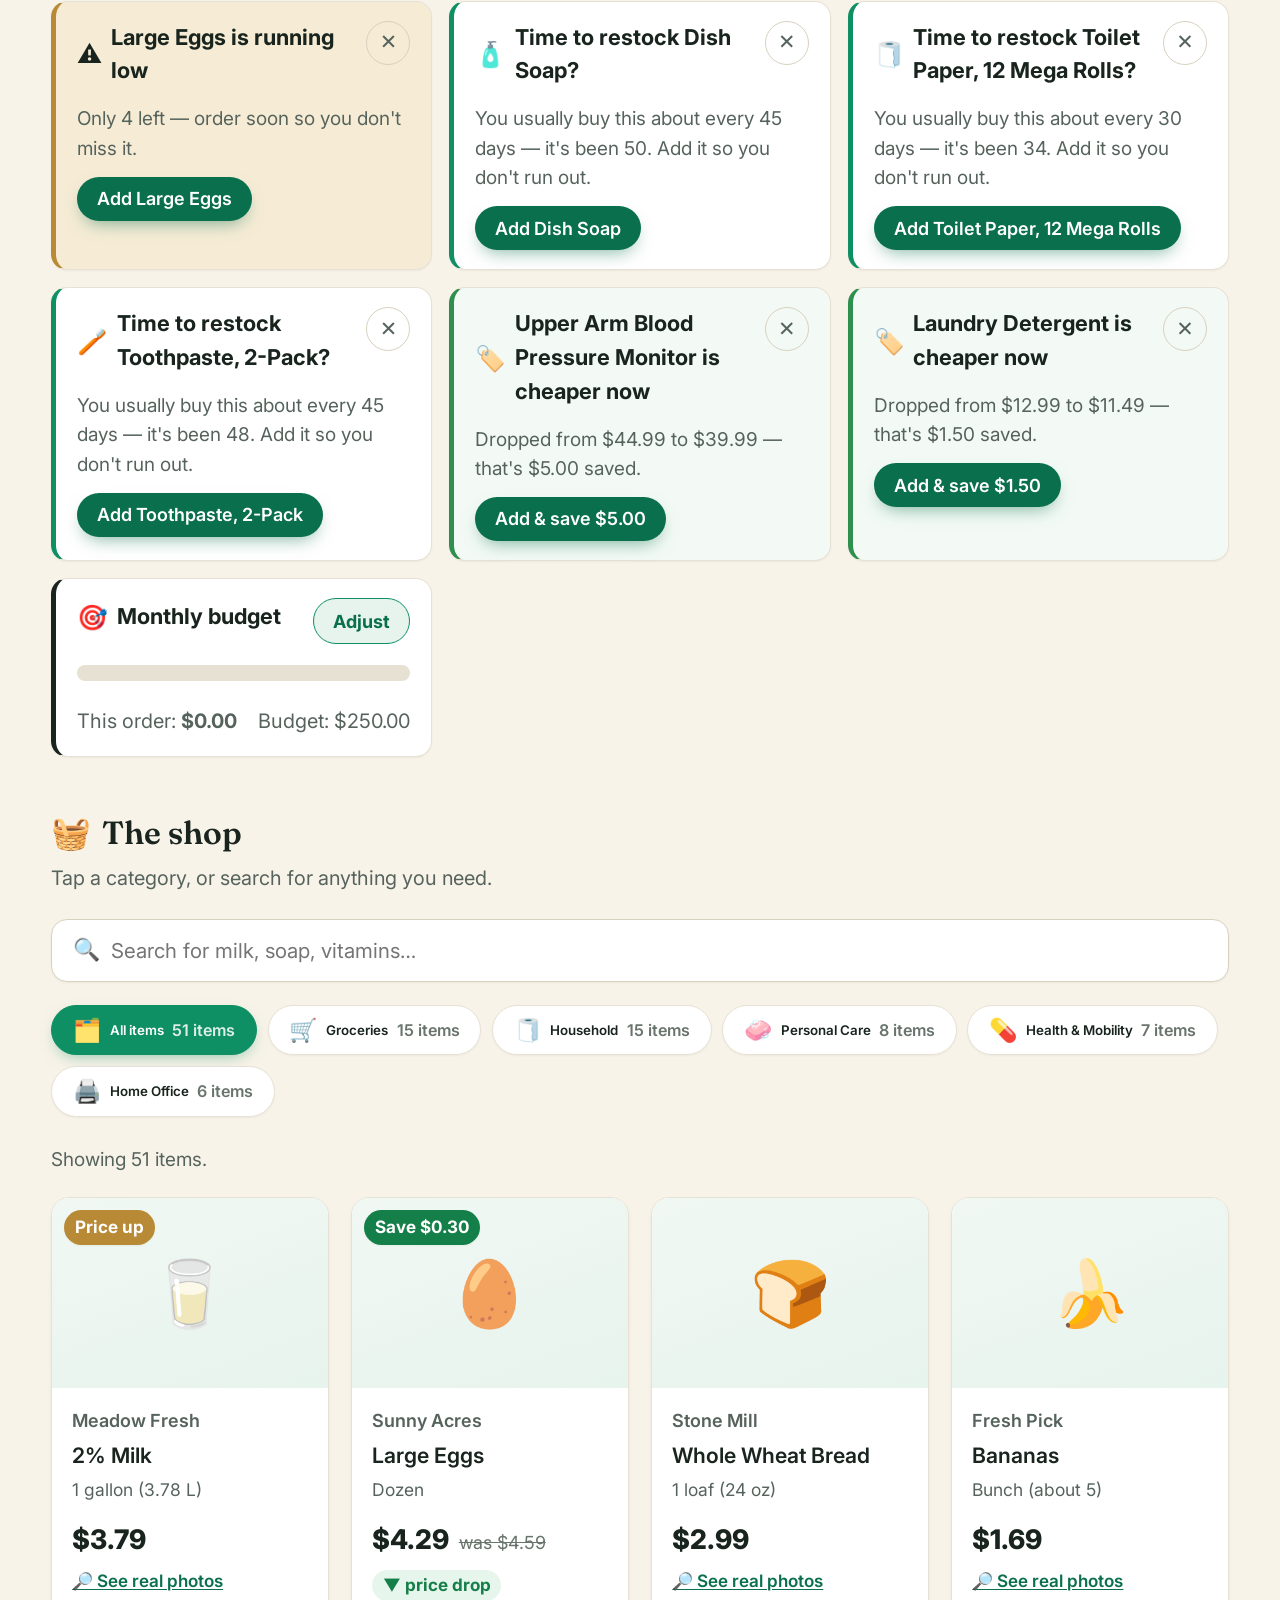
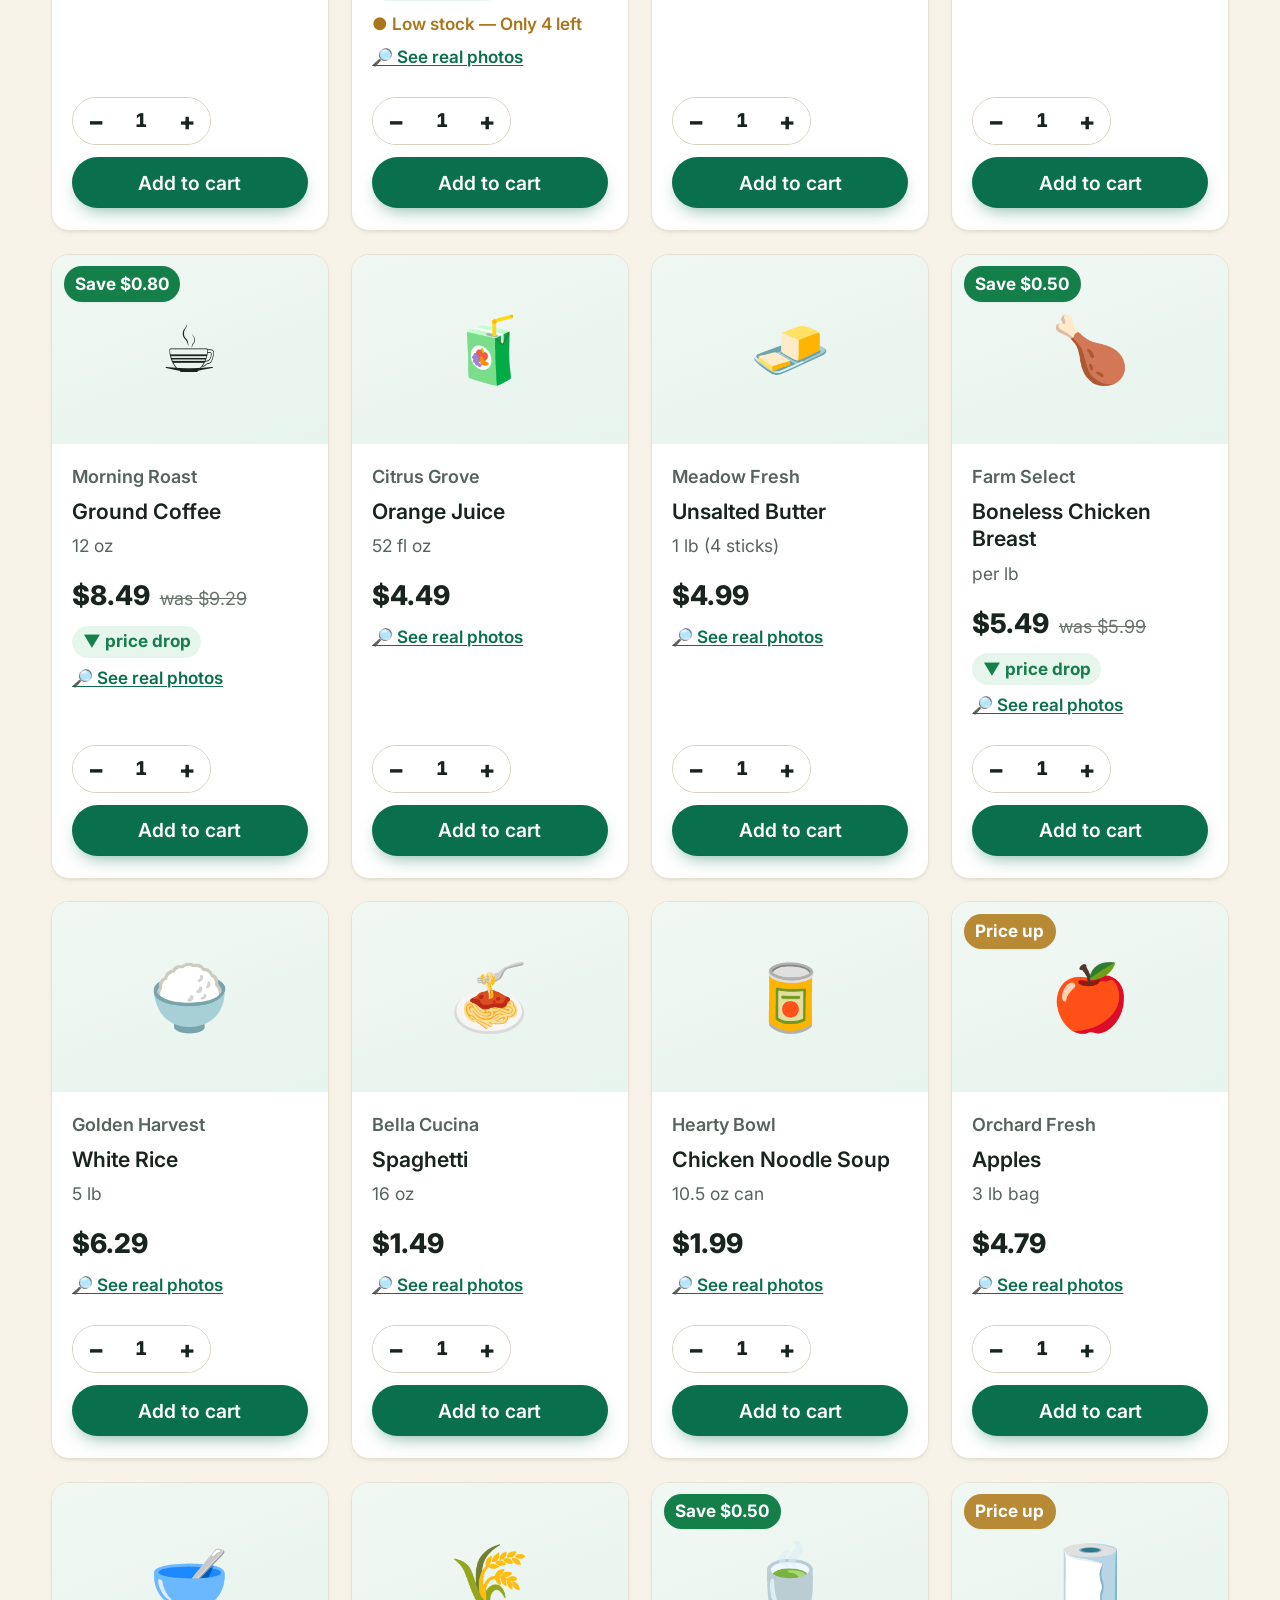
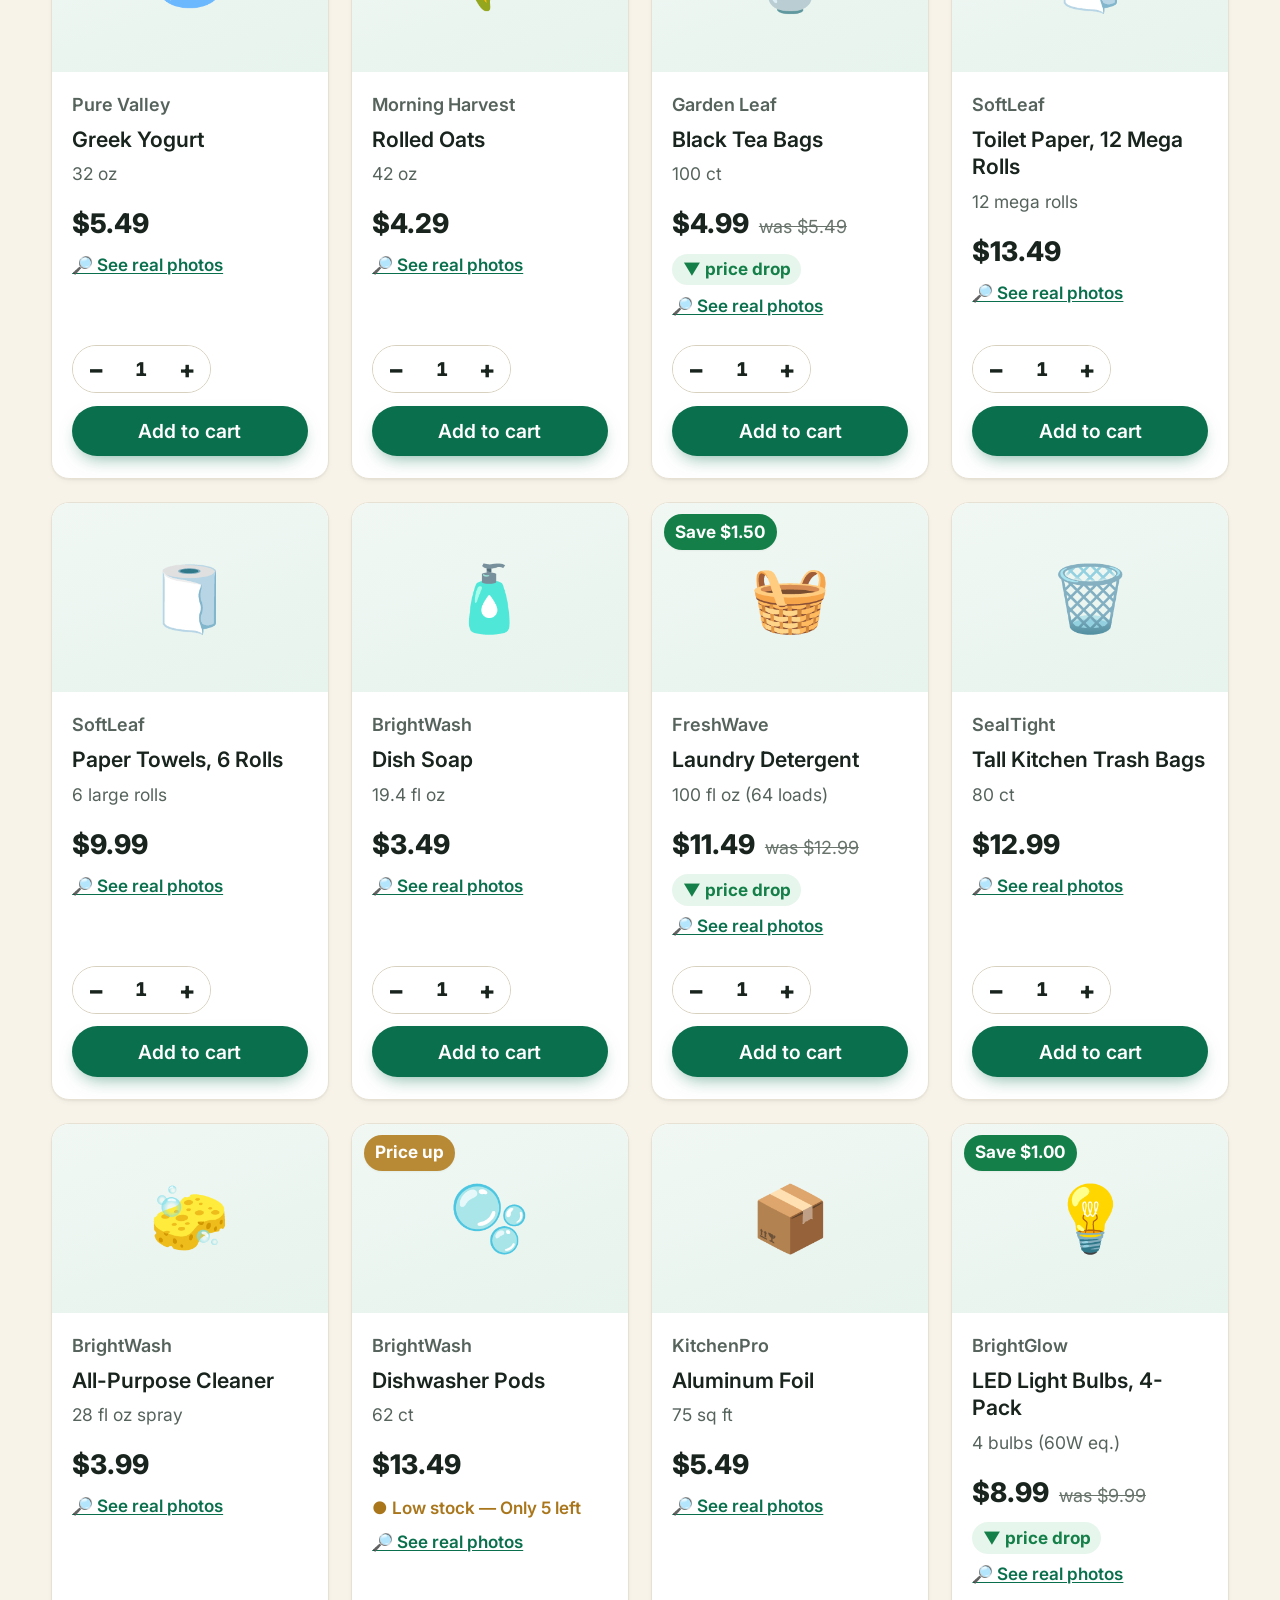
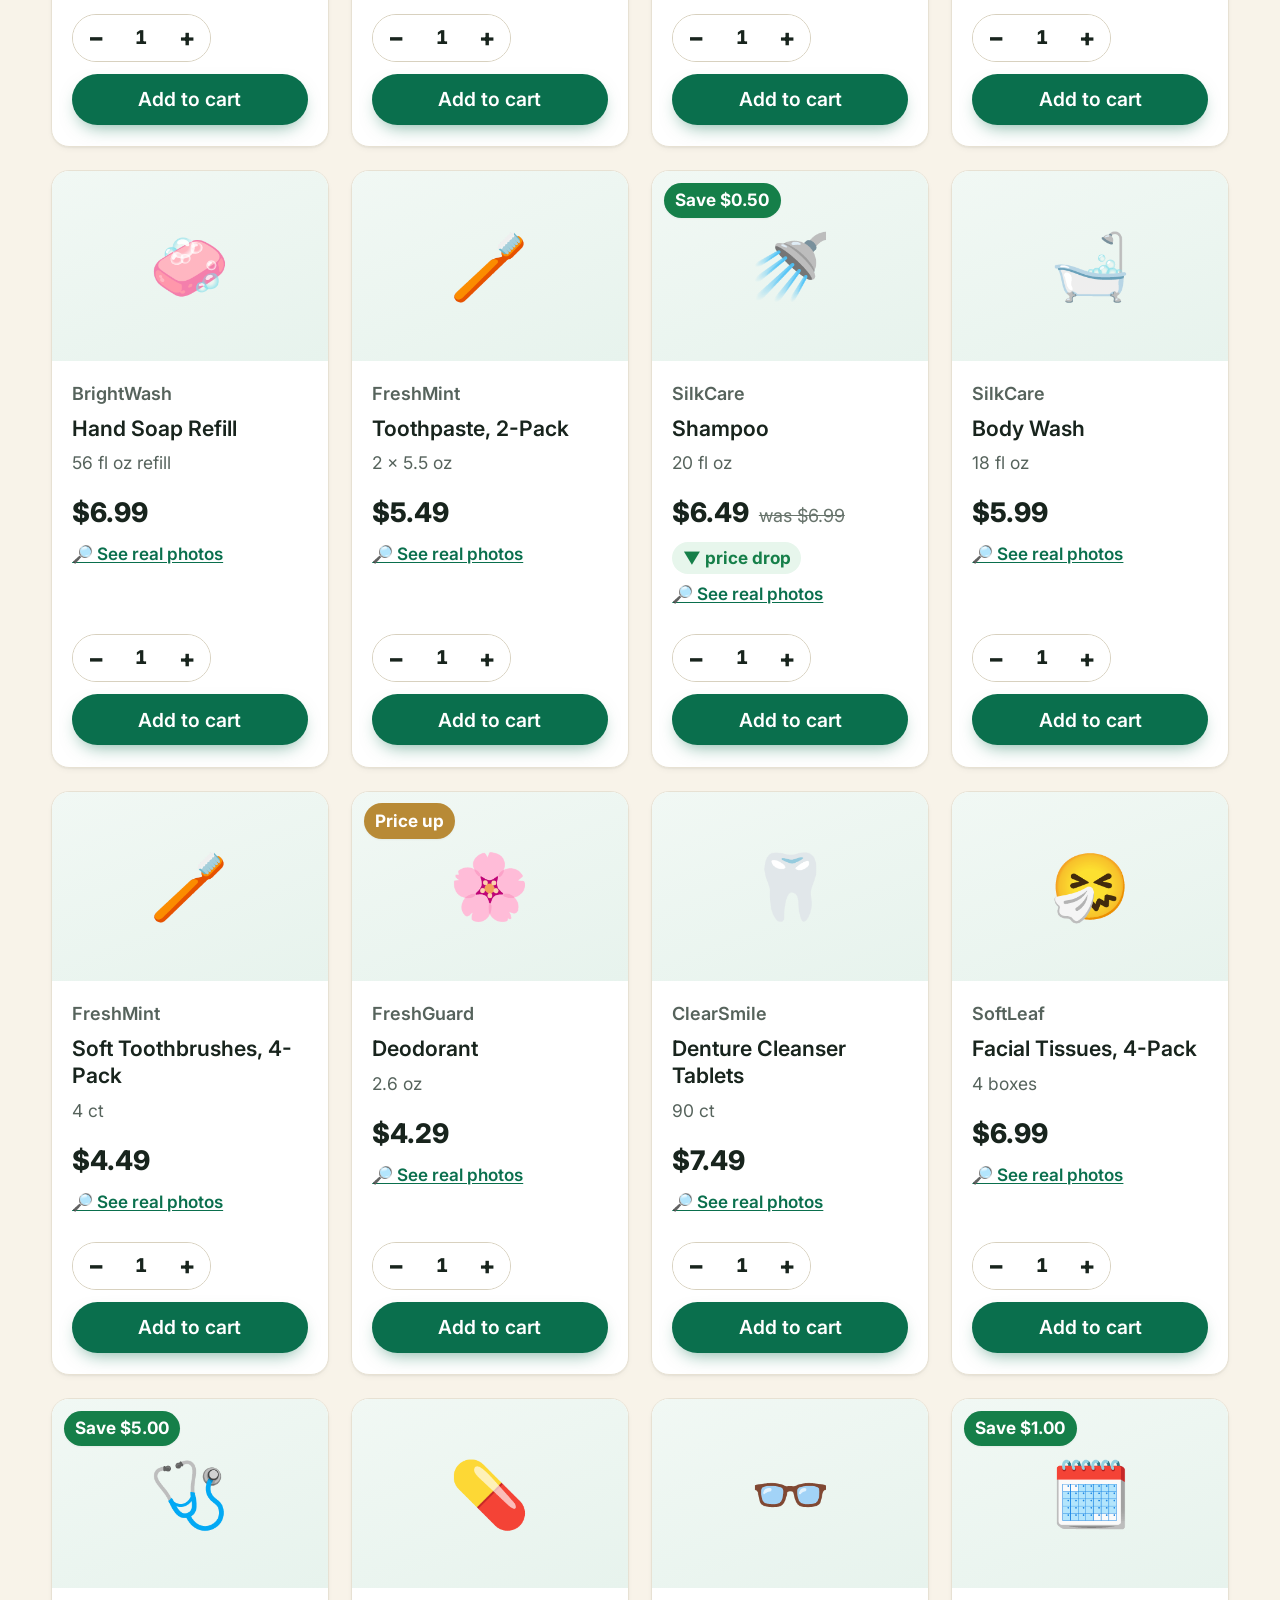
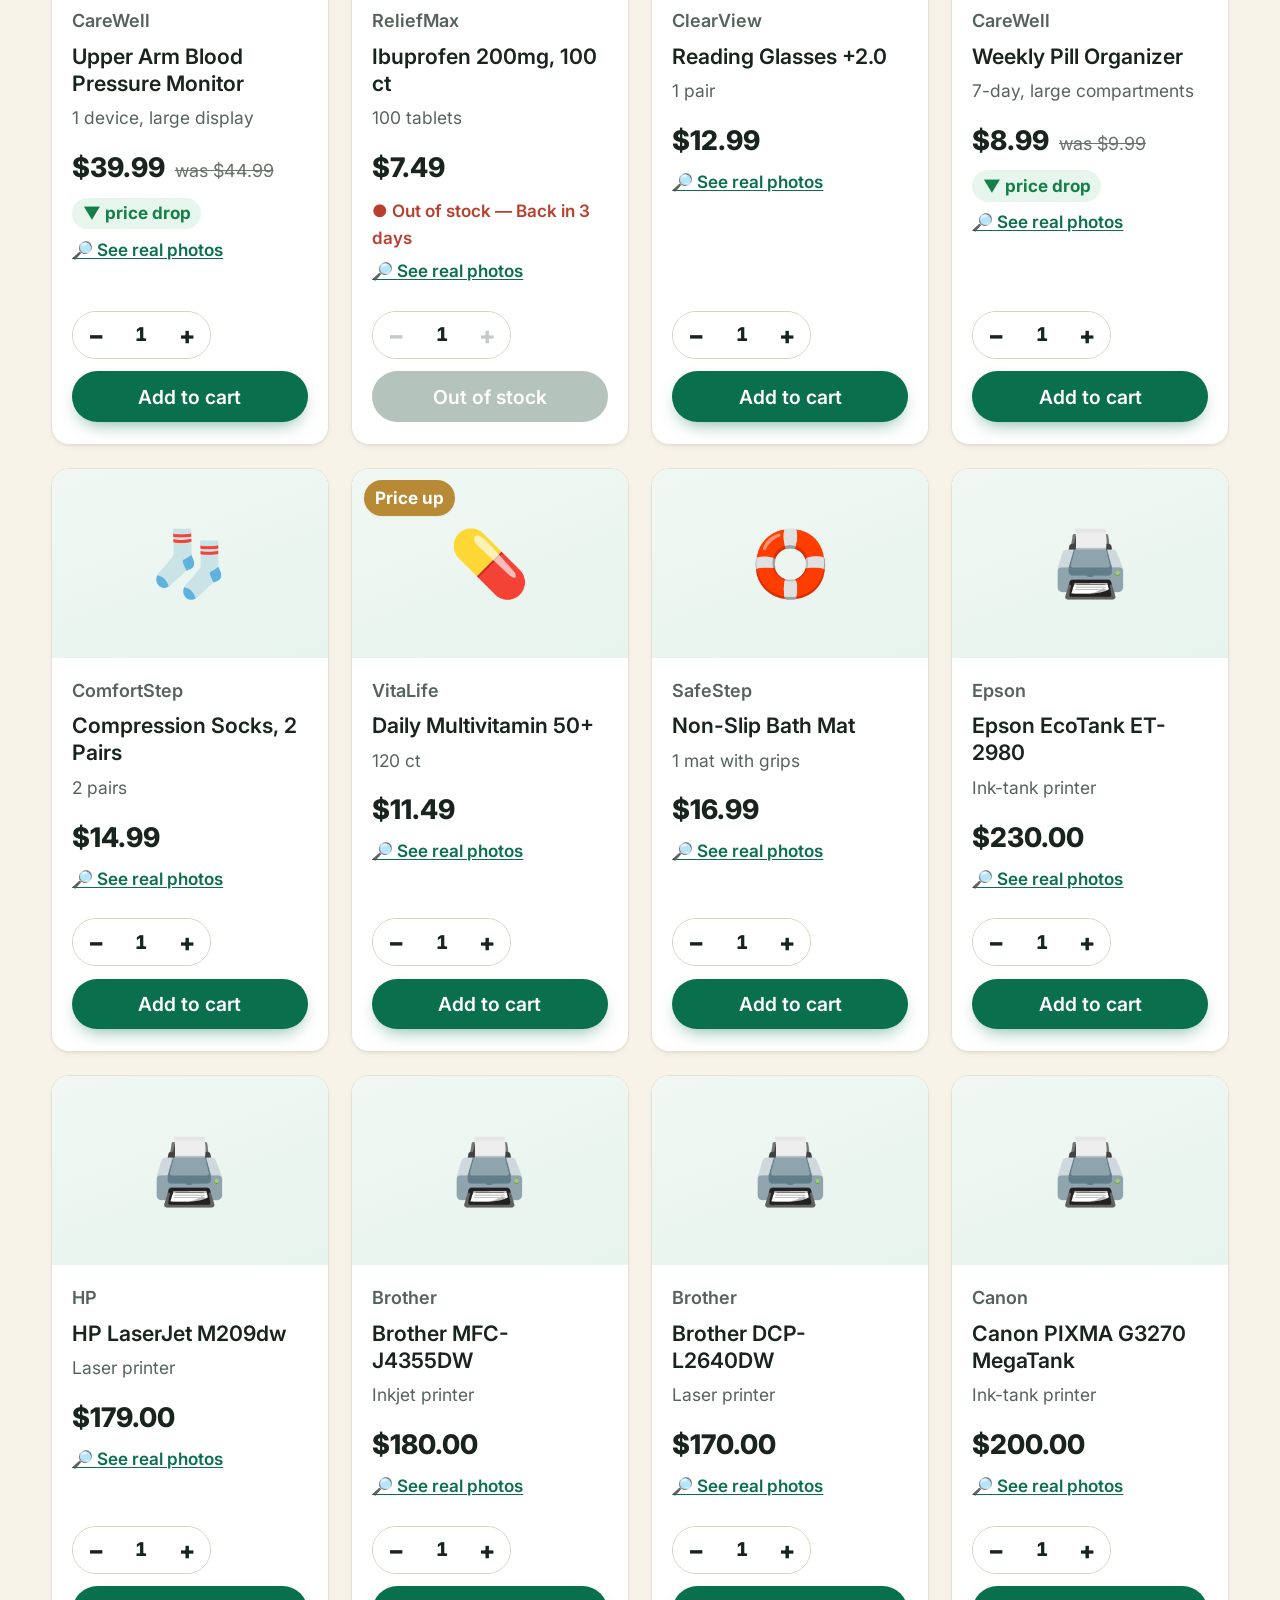
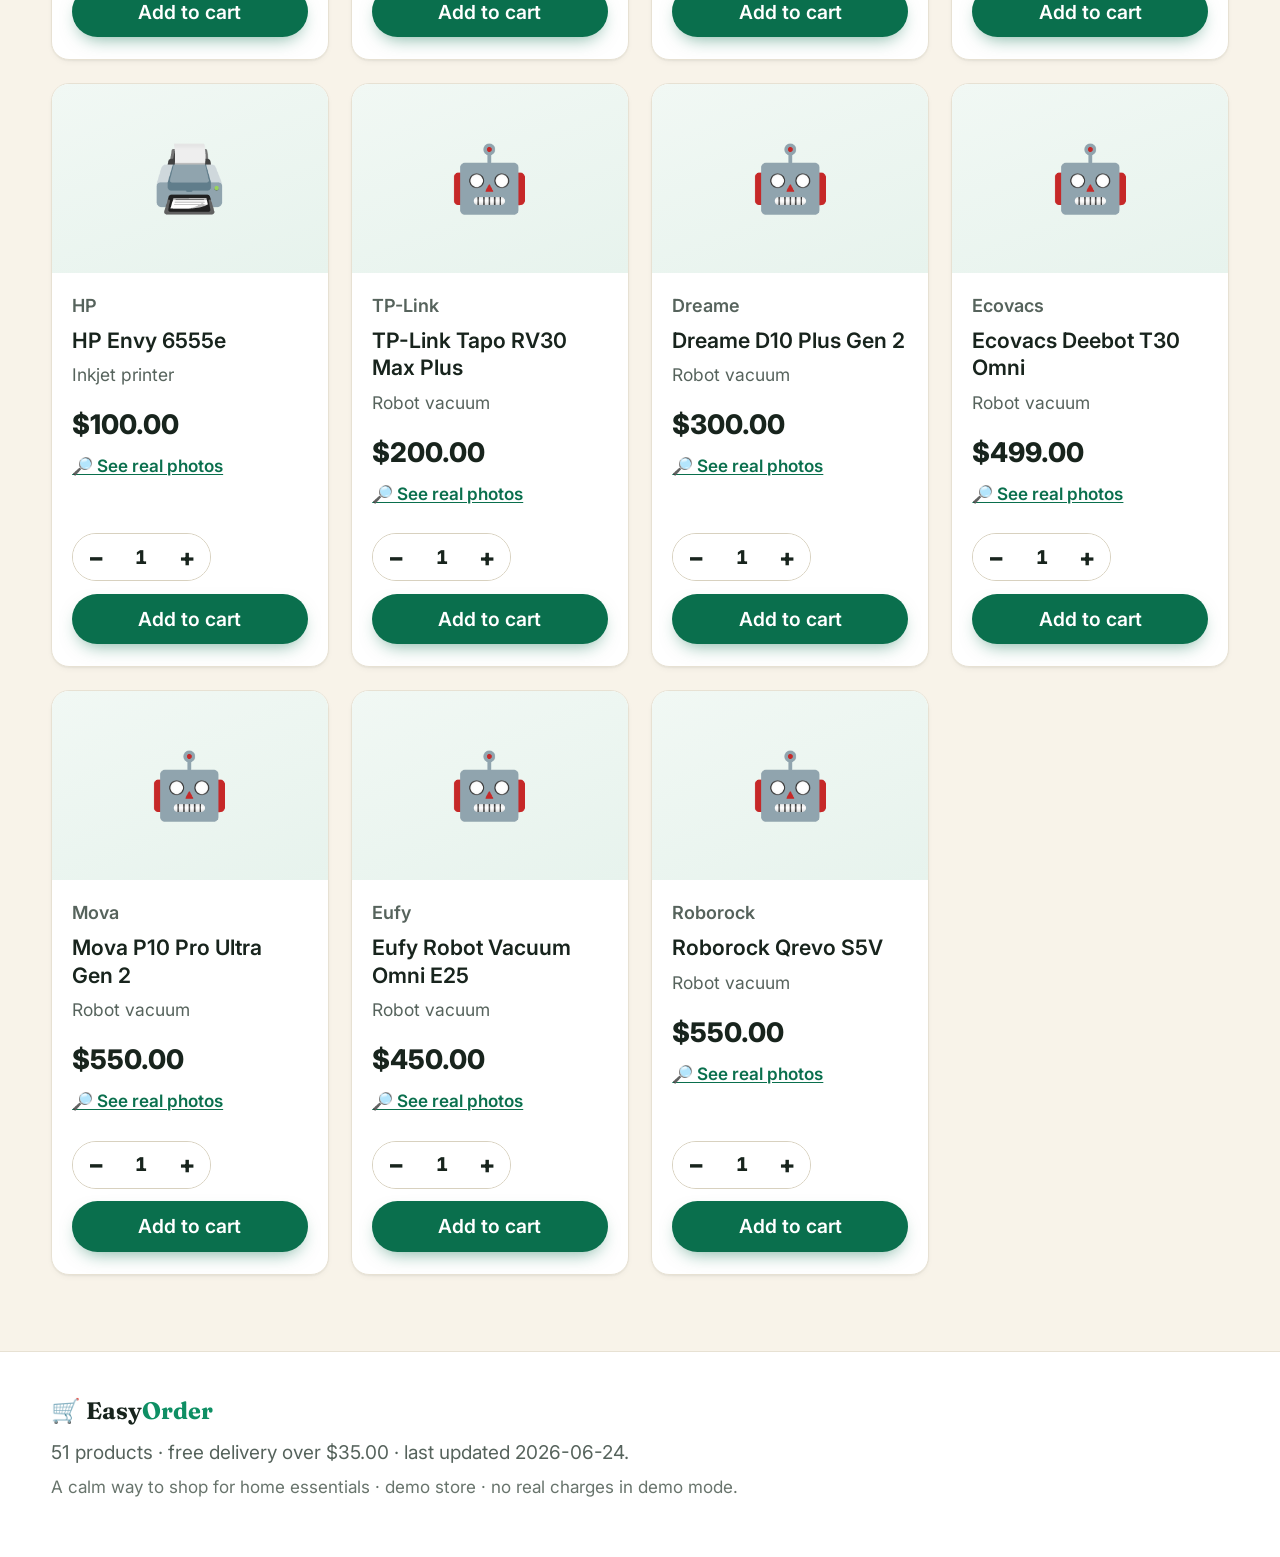
==== commit cf39a396: "Merge remote-tracking branch 'origin/main'" ====
--- a/index.html
+++ b/index.html
@@ -13,7 +13,7 @@
   <link rel="preconnect" href="https://fonts.googleapis.com" />
   <link rel="preconnect" href="https://fonts.gstatic.com" crossorigin />
   <link href="https://fonts.googleapis.com/css2?family=Fraunces:opsz,wght@9..144,500;9..144,600;9..144,700&family=Inter:wght@400;500;600;700&display=swap" rel="stylesheet" />
-  <link rel="stylesheet" href="store.css?v=2" />
+  <link rel="stylesheet" href="store.css?v=9" />
 </head>
 <body>
   <a class="skip-link" href="#shop">Skip to the shop</a>
@@ -36,6 +36,12 @@
           <button class="ts-btn ts-mid" data-size="large" aria-pressed="false" title="Larger text">A</button>
           <button class="ts-btn ts-big" data-size="xlarge" aria-pressed="false" title="Largest text">A</button>
         </div>
+        <button class="pill-btn ghost-pill" id="prefsOpen" aria-label="Things I remember about you">
+          <span aria-hidden="true">🧠</span> <span class="pill-text">Preferences</span>
+        </button>
+        <button class="pill-btn ghost-pill" id="ordersOpen" aria-label="Your purchases and warranties">
+          <span aria-hidden="true">🗂️</span> <span class="pill-text">My orders</span>
+        </button>
         <button class="pill-btn cart-pill" id="cartOpen" aria-haspopup="dialog" aria-label="Open your cart">
           <span aria-hidden="true">🛍️</span> <span class="pill-text">Cart</span>
           <span class="cart-count" id="cartCount" aria-hidden="true">0</span>
@@ -128,7 +134,7 @@
       <section class="welcome" id="welcome">
         <div class="welcome-avatar" aria-hidden="true">👋</div>
         <h2>Hi — how can I help?</h2>
-        <p>Tell me what you need in your own words. I'll find it, show the real price, and add it to your cart whenever you're ready. No rush.</p>
+        <p>Tell me what you need in your own words.<br>I'll compare options and explain my pick. You always choose.</p>
       </section>
       <div class="chat-messages" id="chatMessages" aria-live="polite"></div>
     </div>
@@ -165,7 +171,7 @@
   </div>
 
   <script src="vendor/confetti.min.js?v=1"></script>
-  <script src="app.js?v=10"></script>
-  <script src="assistant.js?v=8"></script>
+  <script src="app.js?v=13"></script>
+  <script src="assistant.js?v=18"></script>
 </body>
 </html>
